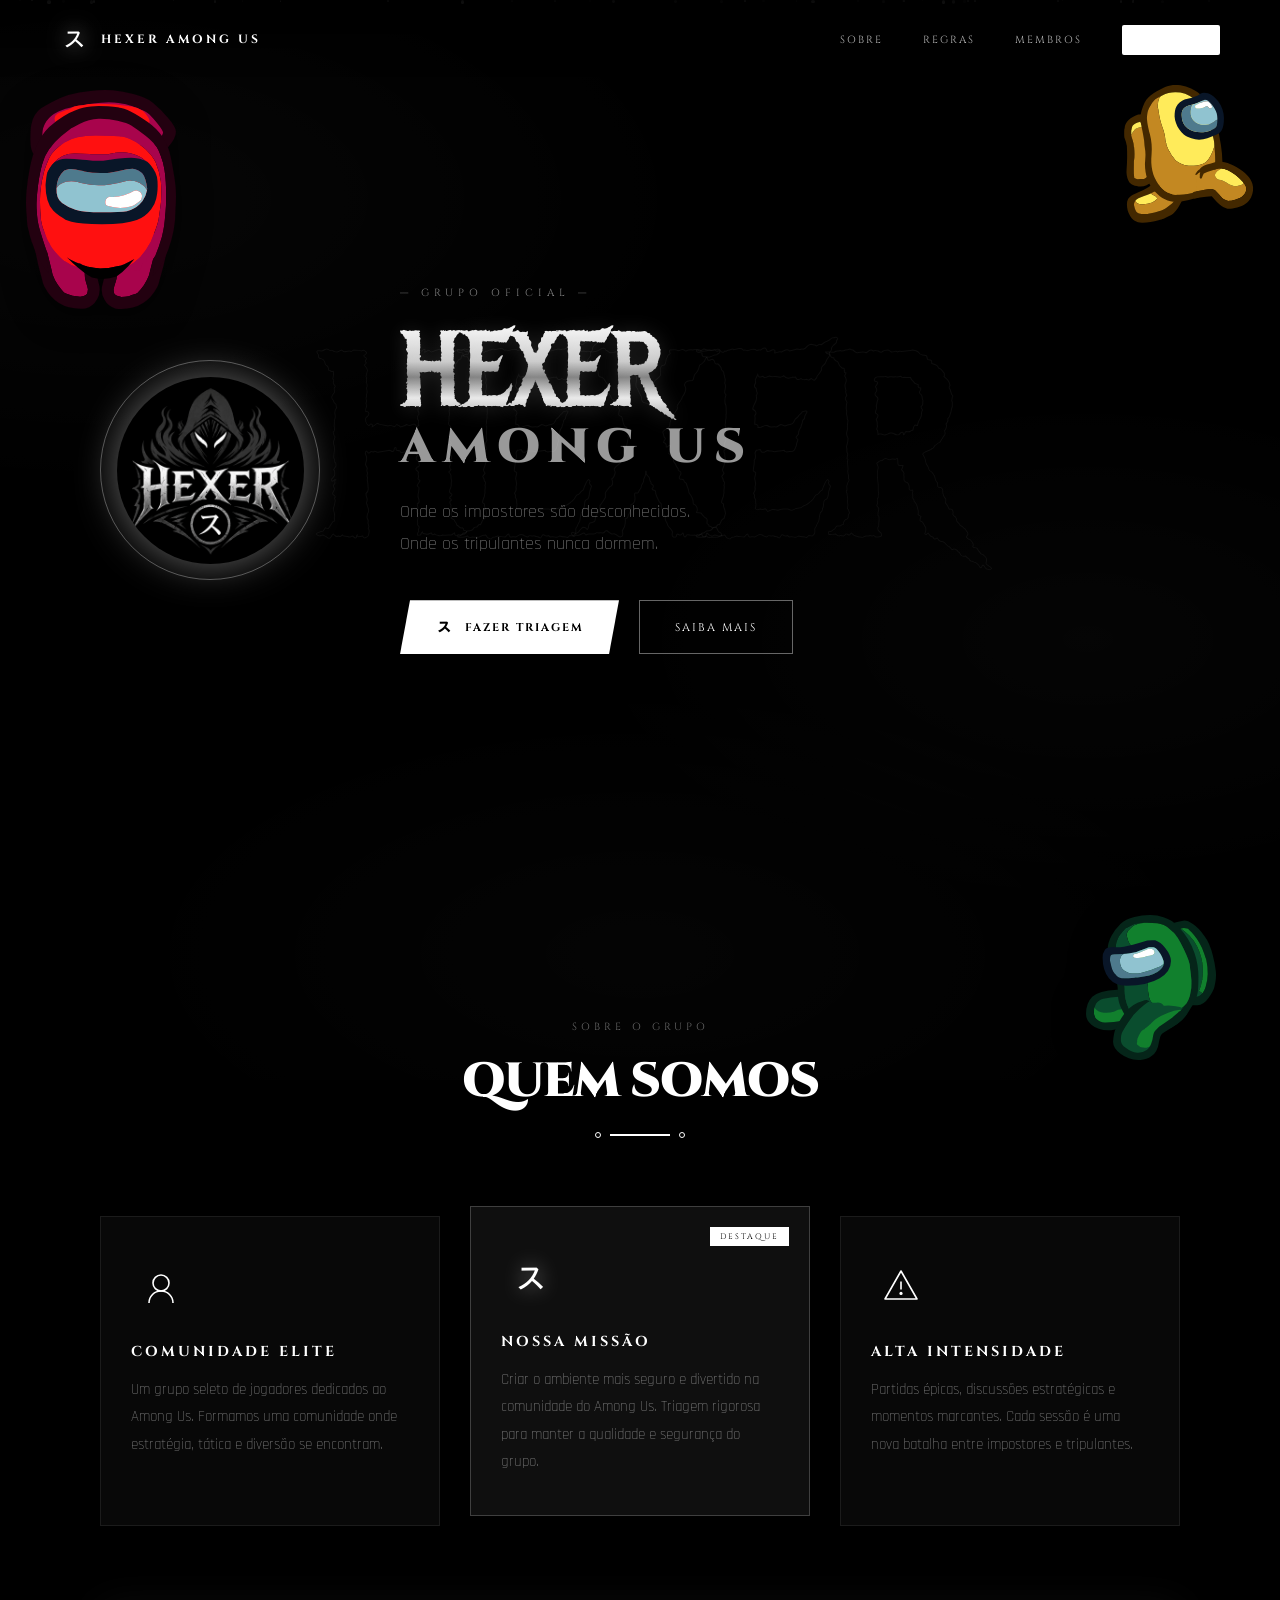
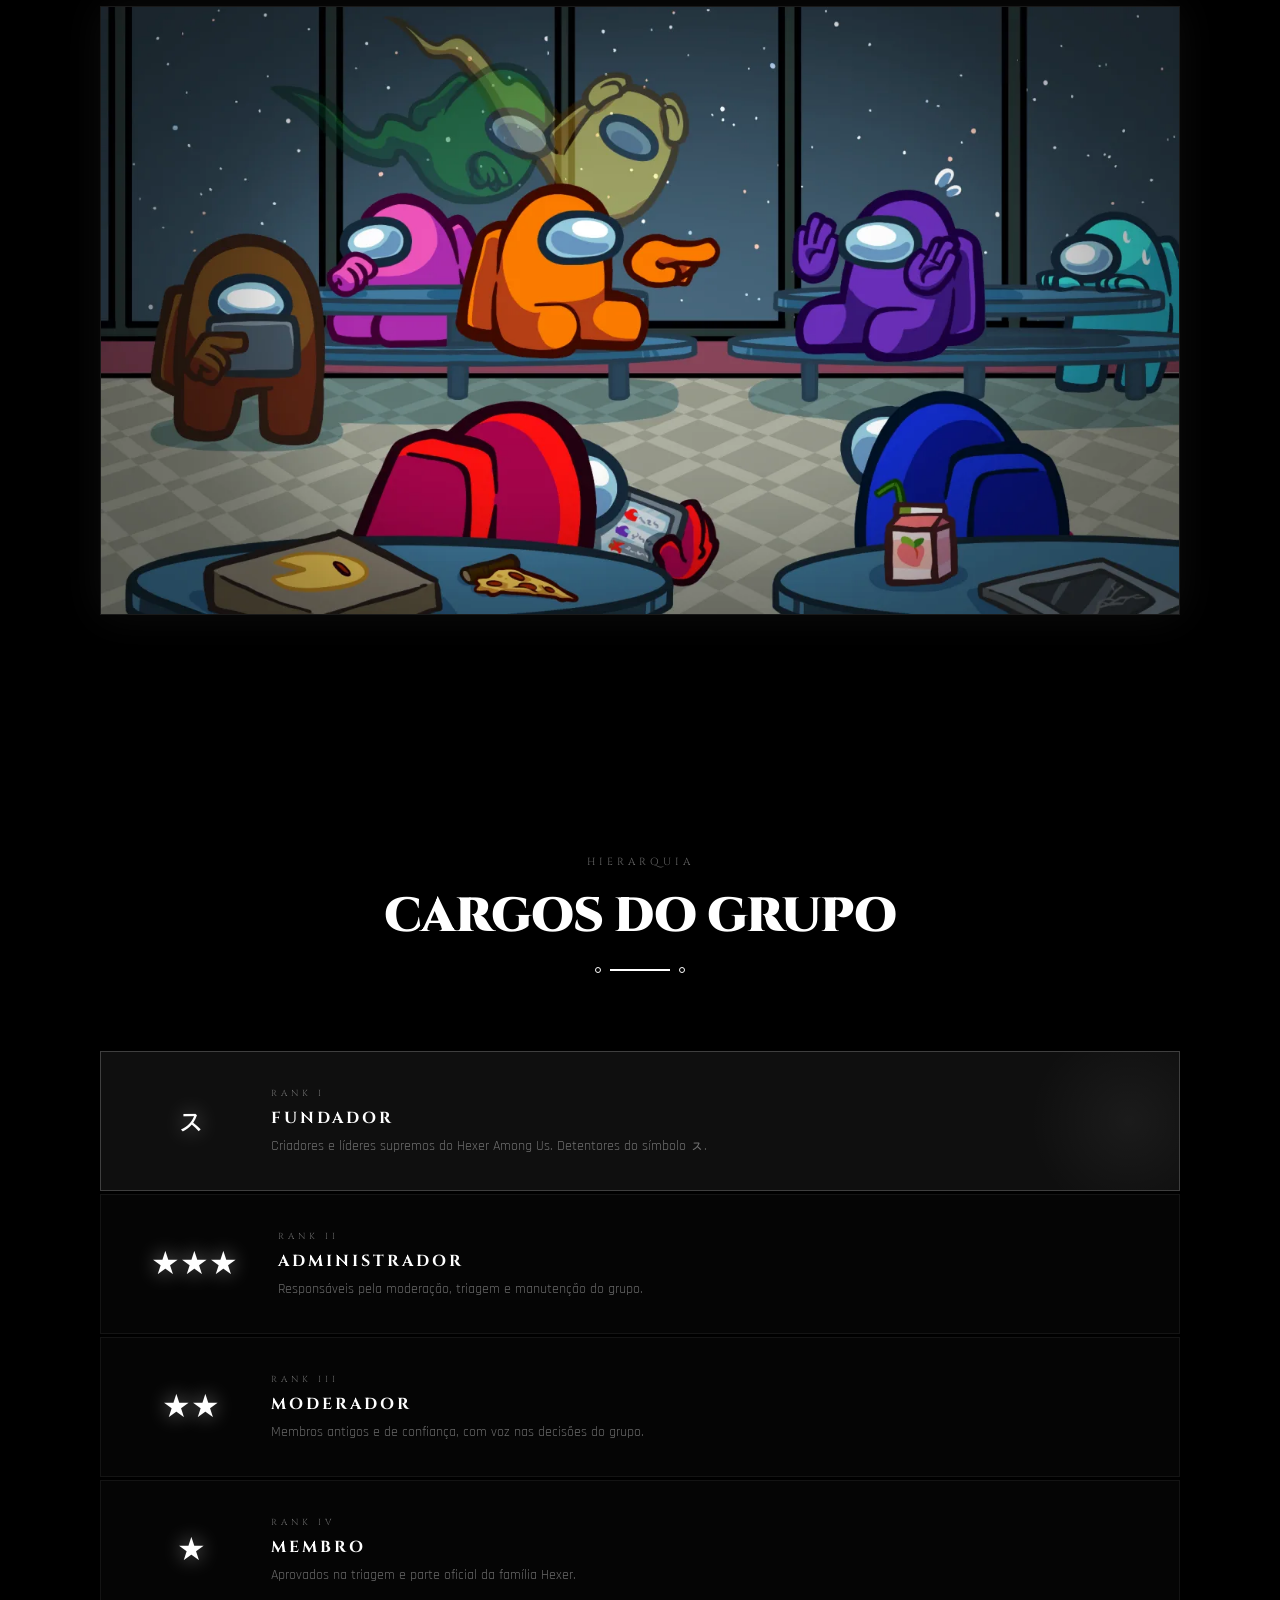
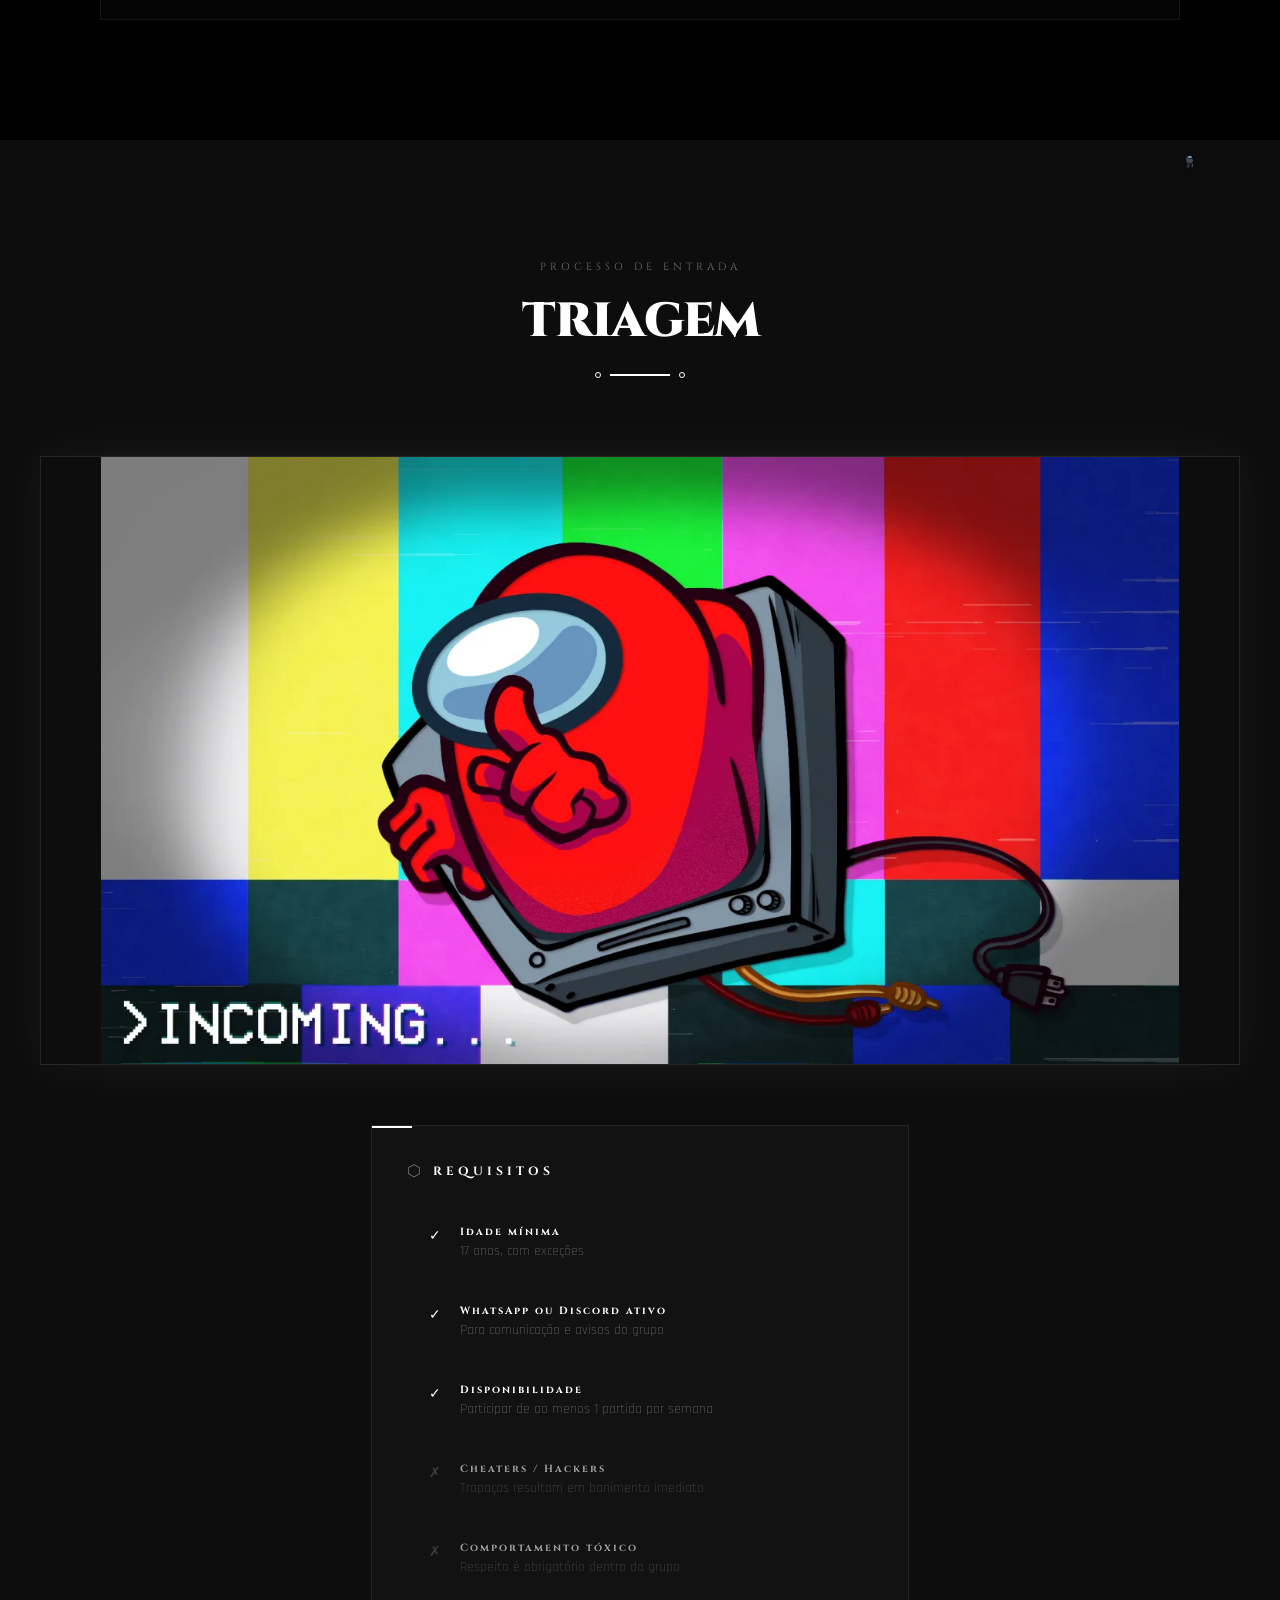
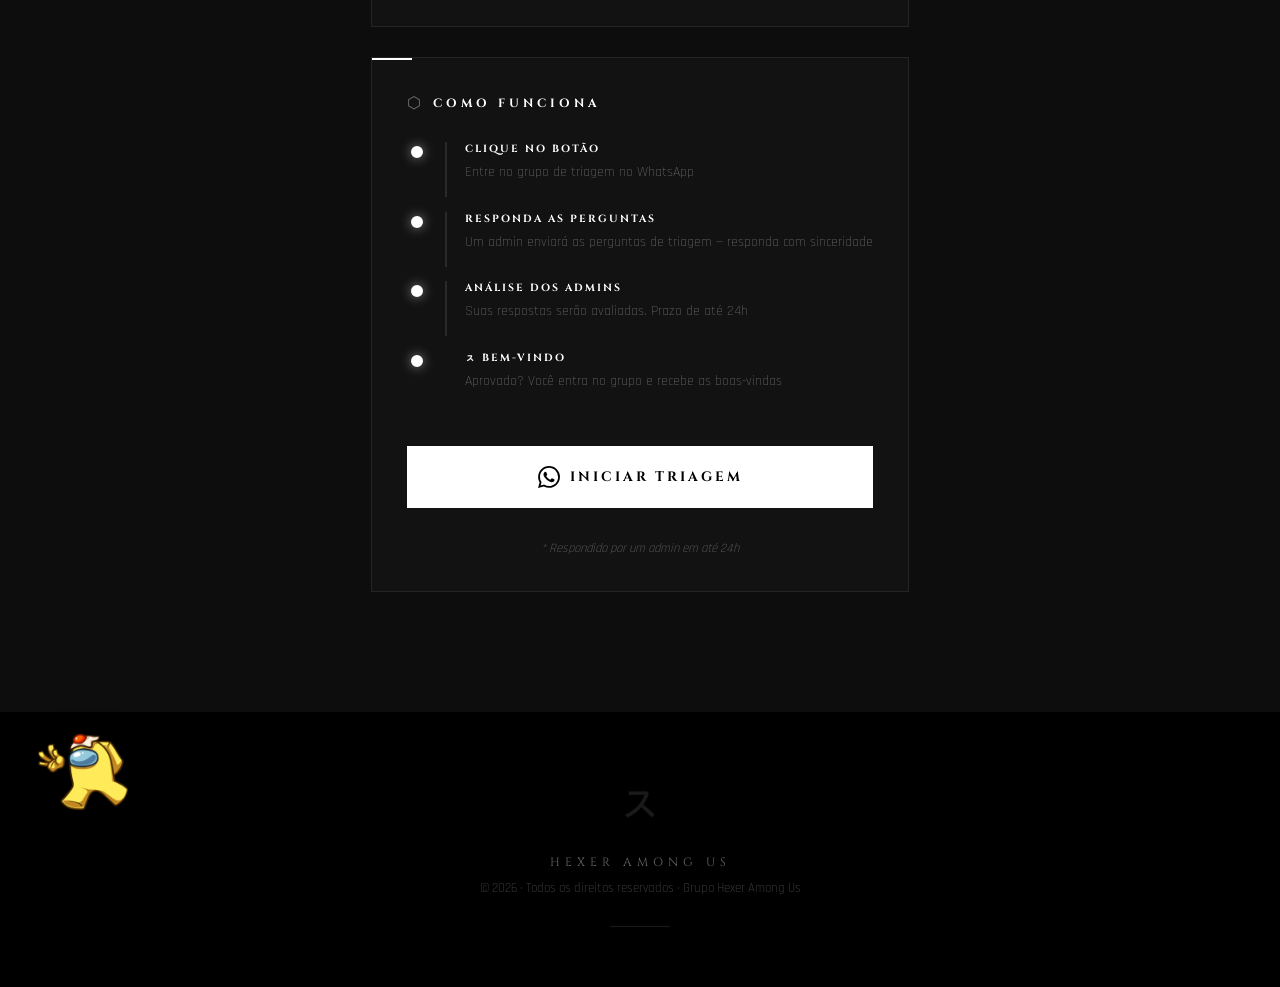
==== index.html @ 983ba760 "Add SEO meta tags, robots.txt and sitemap.xml Adds meta description, Open Graph and Twitter Card tag" ====
<!DOCTYPE html>
<html lang="pt-BR">
<head>
  <meta charset="UTF-8" />
  <meta name="viewport" content="width=device-width, initial-scale=1.0" />
  <title>ㇲ Hexer Among Us</title>
  <meta name="description" content="Hexer Among Us — grupo oficial de Among Us. Comunidade com triagem, regras e partidas frequentes. Entre pelo WhatsApp e junte-se aos tripulantes." />
  <link rel="canonical" href="https://rickzinm.github.io/unknown-among/" />

  <!-- Open Graph -->
  <meta property="og:type" content="website" />
  <meta property="og:locale" content="pt_BR" />
  <meta property="og:site_name" content="Hexer Among Us" />
  <meta property="og:title" content="ㇲ Hexer Among Us — Grupo Oficial" />
  <meta property="og:description" content="Grupo oficial de Among Us. Comunidade com triagem, regras e partidas frequentes. Entre pelo WhatsApp e junte-se aos tripulantes." />
  <meta property="og:url" content="https://rickzinm.github.io/unknown-among/" />
  <meta property="og:image" content="https://rickzinm.github.io/unknown-among/logo.png" />

  <!-- Twitter Card -->
  <meta name="twitter:card" content="summary_large_image" />
  <meta name="twitter:title" content="ㇲ Hexer Among Us — Grupo Oficial" />
  <meta name="twitter:description" content="Grupo oficial de Among Us. Comunidade com triagem, regras e partidas frequentes." />
  <meta name="twitter:image" content="https://rickzinm.github.io/unknown-among/logo.png" />

  <link rel="icon" type="image/png" href="logo.png">
  <link rel="apple-touch-icon" href="logo.png">
  <link rel="preconnect" href="https://fonts.googleapis.com">
  <link rel="preconnect" href="https://fonts.gstatic.com" crossorigin>
  <link href="https://fonts.googleapis.com/css2?family=Cinzel:wght@400;600;700;900&family=Metal+Mania&family=Rajdhani:wght@300;400;600;700&display=swap" rel="stylesheet">
  <link rel="stylesheet" href="style.css" />
</head>
<body>

  <!-- Névoa de fundo -->
  <div class="fog"></div>

  <!-- Partículas de fundo -->
  <div class="particles" id="particles"></div>

  <!-- NAV -->
  <nav class="navbar" id="navbar">
    <div class="nav-logo">
      <span class="symbol">ㇲ</span>
      <span class="nav-title">HEXER AMONG US</span>
    </div>
    <ul class="nav-links">
      <li><a href="#sobre">SOBRE</a></li>
      <li><a href="regras.html">REGRAS</a></li>
      <li><a href="#membros">MEMBROS</a></li>
      <li><a href="#triagem" class="nav-cta">ENTRAR</a></li>
    </ul>
    <div class="hamburger" id="hamburger">
      <span></span><span></span><span></span>
    </div>
  </nav>

  <!-- HERO -->
  <section class="hero" id="home">
    <img src="crewmates/red.svg" alt="" class="crewmate-decor" style="top:90px; left:2%; --cm-w:150px; --cm-w-m:76px; --cm-rot:-10deg; --cm-delay:0s;">
    <img src="crewmates/yellow.svg" alt="" class="crewmate-decor" style="top:85px; right:2%; --cm-w:130px; --cm-w-m:68px; --cm-rot:10deg; --cm-delay:0.6s;">
    <div class="hero-bg-text">HEXER</div>

    <div class="hero-content">
      <div class="symbol-container">
        <div class="symbol-ring ring-1"></div>
        <div class="symbol-ring ring-2"></div>
        <div class="symbol-ring ring-3"></div>
        <img src="logo.png" alt="Hexer Among Us" class="hero-logo" />
      </div>

      <div class="hero-text">
        <div class="hero-tag">— GRUPO OFICIAL —</div>
        <h1 class="hero-title">
          <span class="line-1">HEXER</span>
          <span class="line-2">AMONG US</span>
        </h1>
        <p class="hero-sub">Onde os impostores são desconhecidos.<br>Onde os tripulantes nunca dormem.</p>
        <div class="hero-buttons">
          <a href="https://chat.whatsapp.com/DhpgfZ2a5ljCW3VpMiFqtu" class="btn btn-primary" target="_blank" rel="noopener">
            <span class="btn-icon">ㇲ</span>
            FAZER TRIAGEM
          </a>
          <a href="#sobre" class="btn btn-secondary">SAIBA MAIS</a>
        </div>
      </div>
    </div>

  </section>

  <!-- SOBRE -->
  <section class="section" id="sobre">
    <img src="crewmates/green.svg" alt="" class="crewmate-decor" style="top:15px; right:2%; --cm-w:130px; --cm-w-m:66px; --cm-rot:8deg; --cm-delay:1.2s;">
    <div class="section-header">
      <span class="section-tag">SOBRE O GRUPO</span>
      <h2 class="section-title">QUEM SOMOS</h2>
      <div class="title-line"></div>
    </div>

    <div class="about-grid">
      <div class="about-card" data-delay="0">
        <div class="card-icon">
          <svg viewBox="0 0 50 50" fill="none">
            <circle cx="25" cy="20" r="10" stroke="white" stroke-width="2"/>
            <path d="M10 45c0-8.284 6.716-15 15-15s15 6.716 15 15" stroke="white" stroke-width="2"/>
          </svg>
        </div>
        <h3>COMUNIDADE ELITE</h3>
        <p>Um grupo seleto de jogadores dedicados ao Among Us. Formamos uma comunidade onde estratégia, tática e diversão se encontram.</p>
      </div>

      <div class="about-card featured" data-delay="150">
        <div class="card-badge">DESTAQUE</div>
        <div class="card-icon">
          <div class="symbol-small">ㇲ</div>
        </div>
        <h3>NOSSA MISSÃO</h3>
        <p>Criar o ambiente mais seguro e divertido na comunidade do Among Us. Triagem rigorosa para manter a qualidade e segurança do grupo.</p>
      </div>

      <div class="about-card" data-delay="300">
        <div class="card-icon">
          <svg viewBox="0 0 50 50" fill="none">
            <polygon points="25,5 45,40 5,40" stroke="white" stroke-width="2" stroke-linejoin="round"/>
            <line x1="25" y1="18" x2="25" y2="28" stroke="white" stroke-width="2"/>
            <circle cx="25" cy="33" r="2" fill="white"/>
          </svg>
        </div>
        <h3>ALTA INTENSIDADE</h3>
        <p>Partidas épicas, discussões estratégicas e momentos marcantes. Cada sessão é uma nova batalha entre impostores e tripulantes.</p>
      </div>
    </div>

    <img src="img/cafeteria.webp" alt="Tripulantes reunidos" class="gallery-banner">
  </section>

  <!-- MEMBROS / HIERARQUIA -->
  <section class="section" id="membros">
    <div class="section-header">
      <span class="section-tag">HIERARQUIA</span>
      <h2 class="section-title">CARGOS DO GRUPO</h2>
      <div class="title-line"></div>
    </div>

    <div class="hierarchy">
      <div class="tier tier-1" data-delay="0">
        <div class="tier-badge">ㇲ</div>
        <div class="tier-info">
          <span class="tier-rank">RANK I</span>
          <h3>FUNDADOR</h3>
          <p>Criadores e líderes supremos do Hexer Among Us. Detentores do símbolo ㇲ.</p>
        </div>
        <div class="tier-glow"></div>
      </div>

      <div class="tier tier-2" data-delay="150">
        <div class="tier-badge">★★★</div>
        <div class="tier-info">
          <span class="tier-rank">RANK II</span>
          <h3>ADMINISTRADOR</h3>
          <p>Responsáveis pela moderação, triagem e manutenção do grupo.</p>
        </div>
      </div>

      <div class="tier tier-3" data-delay="300">
        <div class="tier-badge">★★</div>
        <div class="tier-info">
          <span class="tier-rank">RANK III</span>
          <h3>MODERADOR</h3>
          <p>Membros antigos e de confiança, com voz nas decisões do grupo.</p>
        </div>
      </div>

      <div class="tier tier-4" data-delay="450">
        <div class="tier-badge">★</div>
        <div class="tier-info">
          <span class="tier-rank">RANK IV</span>
          <h3>MEMBRO</h3>
          <p>Aprovados na triagem e parte oficial da família Hexer.</p>
        </div>
      </div>
    </div>
  </section>

  <!-- TRIAGEM -->
  <section class="section dark-section" id="triagem">
    <img src="crewmates/black.svg" alt="" class="crewmate-decor" style="top:15px; right:2%; --cm-w:130px; --cm-w-m:66px; --cm-rot:10deg; --cm-delay:0.4s;">
    <div class="section-header">
      <span class="section-tag">PROCESSO DE ENTRADA</span>
      <h2 class="section-title">TRIAGEM</h2>
      <div class="title-line"></div>
    </div>

    <img src="img/tv-promo.webp" alt="Transmissão incoming" class="gallery-banner" style="margin-bottom:60px;">

    <div class="triagem-layout">

      <!-- COLUNA ESQUERDA -->
      <div class="triagem-col">

        <!-- Requisitos -->
        <div class="triagem-block reveal">
          <div class="block-header">
            <span class="block-icon">⬡</span>
            <h3>REQUISITOS</h3>
          </div>
          <ul class="req-list">
            <li class="req-item req-ok">
              <span class="req-status">✓</span>
              <div>
                <strong>Idade mínima</strong>
                <span>17 anos, com exceções</span>
              </div>
            </li>
            <li class="req-item req-ok">
              <span class="req-status">✓</span>
              <div>
                <strong>WhatsApp ou Discord ativo</strong>
                <span>Para comunicação e avisos do grupo</span>
              </div>
            </li>
            <li class="req-item req-ok">
              <span class="req-status">✓</span>
              <div>
                <strong>Disponibilidade</strong>
                <span>Participar de ao menos 1 partida por semana</span>
              </div>
            </li>
            <li class="req-item req-x">
              <span class="req-status">✗</span>
              <div>
                <strong>Cheaters / Hackers</strong>
                <span>Trapaças resultam em banimento imediato</span>
              </div>
            </li>
            <li class="req-item req-x">
              <span class="req-status">✗</span>
              <div>
                <strong>Comportamento tóxico</strong>
                <span>Respeito é obrigatório dentro do grupo</span>
              </div>
            </li>
          </ul>
        </div>

        <!-- Processo -->
        <div class="triagem-block reveal">
          <div class="block-header">
            <span class="block-icon">⬡</span>
            <h3>COMO FUNCIONA</h3>
          </div>
          <div class="process-timeline">
            <div class="process-step">
              <div class="ps-dot active"></div>
              <div class="ps-line"></div>
              <div class="ps-content">
                <strong>CLIQUE NO BOTÃO</strong>
                <span>Entre no grupo de triagem no WhatsApp</span>
              </div>
            </div>
            <div class="process-step">
              <div class="ps-dot"></div>
              <div class="ps-line"></div>
              <div class="ps-content">
                <strong>RESPONDA AS PERGUNTAS</strong>
                <span>Um admin enviará as perguntas de triagem — responda com sinceridade</span>
              </div>
            </div>
            <div class="process-step">
              <div class="ps-dot"></div>
              <div class="ps-line"></div>
              <div class="ps-content">
                <strong>ANÁLISE DOS ADMINS</strong>
                <span>Suas respostas serão avaliadas. Prazo de até 24h</span>
              </div>
            </div>
            <div class="process-step">
              <div class="ps-dot final"></div>
              <div class="ps-content">
                <strong>ㇲ BEM-VINDO</strong>
                <span>Aprovado? Você entra no grupo e recebe as boas-vindas</span>
              </div>
            </div>
          </div>

          <!-- CTA -->
          <div class="triagem-cta">
            <a href="https://chat.whatsapp.com/DhpgfZ2a5ljCW3VpMiFqtu"
               class="btn btn-primary btn-large whatsapp-btn"
               target="_blank" rel="noopener">
              <svg class="whatsapp-icon" viewBox="0 0 24 24" fill="currentColor">
                <path d="M17.472 14.382c-.297-.149-1.758-.867-2.03-.967-.273-.099-.471-.148-.67.15-.197.297-.767.966-.94 1.164-.173.199-.347.223-.644.075-.297-.15-1.255-.463-2.39-1.475-.883-.788-1.48-1.761-1.653-2.059-.173-.297-.018-.458.13-.606.134-.133.298-.347.446-.52.149-.174.198-.298.298-.497.099-.198.05-.371-.025-.52-.075-.149-.669-1.612-.916-2.207-.242-.579-.487-.5-.669-.51-.173-.008-.371-.01-.57-.01-.198 0-.52.074-.792.372-.272.297-1.04 1.016-1.04 2.479 0 1.462 1.065 2.875 1.213 3.074.149.198 2.096 3.2 5.077 4.487.709.306 1.262.489 1.694.625.712.227 1.36.195 1.871.118.571-.085 1.758-.719 2.006-1.413.248-.694.248-1.289.173-1.413-.074-.124-.272-.198-.57-.347m-5.421 7.403h-.004a9.87 9.87 0 01-5.031-1.378l-.361-.214-3.741.982.998-3.648-.235-.374a9.86 9.86 0 01-1.51-5.26c.001-5.45 4.436-9.884 9.888-9.884 2.64 0 5.122 1.03 6.988 2.898a9.825 9.825 0 012.893 6.994c-.003 5.45-4.437 9.884-9.885 9.884m8.413-18.297A11.815 11.815 0 0012.05 0C5.495 0 .16 5.335.157 11.892c0 2.096.547 4.142 1.588 5.945L.057 24l6.305-1.654a11.882 11.882 0 005.683 1.448h.005c6.554 0 11.89-5.335 11.893-11.893a11.821 11.821 0 00-3.48-8.413z"/>
              </svg>
              INICIAR TRIAGEM
            </a>
            <p class="cta-note">* Respondido por um admin em até 24h</p>
          </div>
        </div>

      </div>

    </div>
  </section>

  <!-- FOOTER -->
  <footer class="footer">
    <img src="crewmates/amy.webp" alt="" class="crewmate-decor" style="top:15px; left:3%; --cm-w:90px; --cm-w-m:56px; --cm-rot:-6deg; --cm-delay:0.9s;">
    <div class="footer-symbol">ㇲ</div>
    <div class="footer-content">
      <p class="footer-name">HEXER AMONG US</p>
      <p class="footer-copy">© 2026 · Todos os direitos reservados · Grupo Hexer Among Us</p>
    </div>
    <div class="footer-line"></div>
  </footer>

  <script src="script.js"></script>
</body>
</html>
---- style.css ----
/* ===== RESET & BASE ===== */
*, *::before, *::after { box-sizing: border-box; margin: 0; padding: 0; }

:root {
  --black: #000000;
  --white: #ffffff;
  --gray-100: #f5f5f5;
  --gray-200: #e0e0e0;
  --gray-400: #999999;
  --gray-600: #555555;
  --gray-800: #1a1a1a;
  --gray-900: #0d0d0d;
  --accent: #ffffff;
  --glow: rgba(255,255,255,0.15);
  --font-main: 'Cinzel', serif;
  --font-display: 'Metal Mania', cursive;
  --font-body: 'Rajdhani', sans-serif;
}

html { scroll-behavior: smooth; }

/* ===== CREWMATE DECOR ===== */
.crewmate-decor {
  position: absolute;
  width: var(--cm-w, 110px);
  height: auto;
  pointer-events: none;
  z-index: 1;
  filter: drop-shadow(0 8px 16px rgba(0,0,0,0.6));
  animation: crewmateFloat 4s ease-in-out infinite;
  animation-delay: var(--cm-delay, 0s);
}

@keyframes crewmateFloat {
  0%, 100% { transform: translateY(0) rotate(var(--cm-rot, 0deg)); }
  50% { transform: translateY(-16px) rotate(var(--cm-rot, 0deg)); }
}

@media (max-width: 900px) {
  .crewmate-decor { width: var(--cm-w-m, 64px); }
}

/* ===== GALLERY BANNERS ===== */
.gallery-banner {
  display: block;
  width: 100%;
  max-width: 1200px;
  margin: 60px auto 0;
  border: 1px solid rgba(255,255,255,0.1);
  box-shadow: 0 0 40px rgba(255,255,255,0.05);
}

/* ===== BACK LINK ===== */
.back-link {
  display: block;
  text-align: center;
  font-family: var(--font-main);
  font-size: 0.65rem;
  letter-spacing: 2px;
  color: rgba(255,255,255,0.5);
  text-decoration: none;
  margin-bottom: 50px;
  transition: color 0.3s;
}

.back-link:hover { color: white; }

body {
  background: var(--black);
  color: var(--white);
  font-family: var(--font-body);
  overflow-x: hidden;
}

/* ===== SCROLLBAR ===== */
::-webkit-scrollbar { width: 4px; }
::-webkit-scrollbar-track { background: #000; }
::-webkit-scrollbar-thumb { background: #fff; border-radius: 2px; }

/* ===== PARTICLES ===== */
.particles {
  position: fixed;
  top: 0; left: 0;
  width: 100%; height: 100%;
  pointer-events: none;
  z-index: 0;
  overflow: hidden;
}

.particle {
  position: absolute;
  background: white;
  border-radius: 50%;
  animation: floatParticle linear infinite;
  opacity: 0;
}

@keyframes floatParticle {
  0% { transform: translateY(100vh) rotate(0deg); opacity: 0; }
  10% { opacity: 1; }
  90% { opacity: 0.3; }
  100% { transform: translateY(-100px) rotate(720deg); opacity: 0; }
}

/* ===== FOG ===== */
.fog {
  position: fixed;
  top: -20%; left: -20%;
  width: 140%; height: 140%;
  pointer-events: none;
  z-index: 1;
  opacity: 0.5;
  background:
    radial-gradient(ellipse 50% 35% at 20% 30%, rgba(255,255,255,0.05), transparent 70%),
    radial-gradient(ellipse 40% 30% at 75% 65%, rgba(255,255,255,0.04), transparent 70%),
    radial-gradient(ellipse 45% 30% at 50% 90%, rgba(255,255,255,0.035), transparent 70%);
  animation: fogDrift 30s ease-in-out infinite;
}

@keyframes fogDrift {
  0%, 100% { transform: translate(0, 0) scale(1); }
  50% { transform: translate(-2%, 2%) scale(1.05); }
}

/* ===== NAVBAR ===== */
.navbar {
  position: fixed;
  top: 0; left: 0; right: 0;
  z-index: 100;
  display: flex;
  align-items: center;
  justify-content: space-between;
  padding: 20px 60px;
  background: linear-gradient(to bottom, rgba(0,0,0,0.9), transparent);
  transition: all 0.4s;
}

.navbar.scrolled {
  background: rgba(0,0,0,0.95);
  backdrop-filter: blur(10px);
  border-bottom: 1px solid rgba(255,255,255,0.1);
  padding: 15px 60px;
}

.nav-logo {
  display: flex;
  align-items: center;
  gap: 12px;
  text-decoration: none;
}

.nav-logo .symbol {
  font-size: 1.8rem;
  color: white;
  text-shadow: 0 0 20px rgba(255,255,255,0.6);
  animation: symbolPulse 3s ease-in-out infinite;
}

@keyframes symbolPulse {
  0%, 100% { text-shadow: 0 0 20px rgba(255,255,255,0.6); }
  50% { text-shadow: 0 0 40px rgba(255,255,255,1), 0 0 60px rgba(255,255,255,0.4); }
}

.nav-title {
  font-family: var(--font-main);
  font-size: 0.75rem;
  font-weight: 700;
  letter-spacing: 3px;
  color: white;
}

.nav-links {
  display: flex;
  list-style: none;
  gap: 40px;
  align-items: center;
}

.nav-links a {
  font-family: var(--font-main);
  font-size: 0.65rem;
  letter-spacing: 2px;
  color: rgba(255,255,255,0.7);
  text-decoration: none;
  transition: all 0.3s;
  position: relative;
}

.nav-links a::after {
  content: '';
  position: absolute;
  bottom: -4px; left: 0;
  width: 0; height: 1px;
  background: white;
  transition: width 0.3s;
}

.nav-links a:hover { color: white; }
.nav-links a:hover::after { width: 100%; }

.nav-links a.nav-cta {
  color: black;
  background: white;
  padding: 8px 20px;
  border-radius: 2px;
  font-weight: 700;
}

.nav-links a.nav-cta:hover {
  background: transparent;
  color: white;
  box-shadow: inset 0 0 0 1px white;
}

.nav-links a.nav-cta::after { display: none; }

.hamburger {
  display: none;
  flex-direction: column;
  gap: 5px;
  cursor: pointer;
  padding: 5px;
}

.hamburger span {
  width: 25px; height: 2px;
  background: white;
  transition: all 0.3s;
}

/* ===== HERO ===== */
.hero {
  position: relative;
  min-height: 100vh;
  display: flex;
  align-items: center;
  justify-content: center;
  overflow: hidden;
  z-index: 3;
}

.hero-bg-text {
  position: absolute;
  font-family: var(--font-display);
  font-size: clamp(100px, 20vw, 280px);
  font-weight: 400;
  color: transparent;
  -webkit-text-stroke: 1px rgba(255,255,255,0.05);
  top: 50%;
  left: 50%;
  transform: translate(-50%, -50%);
  white-space: nowrap;
  user-select: none;
  animation: bgTextDrift 20s ease-in-out infinite;
  z-index: 0;
}

@keyframes bgTextDrift {
  0%, 100% { transform: translate(-50%, -50%) skewX(0deg); }
  25% { transform: translate(-51%, -49%) skewX(-1deg); }
  75% { transform: translate(-49%, -51%) skewX(1deg); }
}

.hero-content {
  position: relative;
  z-index: 5;
  display: flex;
  align-items: center;
  gap: 80px;
  padding: 120px 60px 80px;
  max-width: 1200px;
  width: 100%;
}

/* Symbol */
.symbol-container {
  position: relative;
  width: 220px;
  height: 220px;
  flex-shrink: 0;
  display: flex;
  align-items: center;
  justify-content: center;
}

.symbol-ring {
  position: absolute;
  border-radius: 50%;
  border: 1px solid rgba(255,255,255,0.3);
  animation: ringRotate linear infinite;
}

.ring-1 { width: 100%; height: 100%; animation-duration: 20s; animation-direction: normal; }
.ring-2 { width: 80%; height: 80%; animation-duration: 14s; animation-direction: reverse; border-style: dashed; }
.ring-3 { width: 60%; height: 60%; animation-duration: 8s; animation-direction: normal; border-color: rgba(255,255,255,0.6); }

@keyframes ringRotate {
  from { transform: rotate(0deg); }
  to { transform: rotate(360deg); }
}

.hero-logo {
  width: 85%;
  height: 85%;
  object-fit: contain;
  border-radius: 50%;
  z-index: 2;
  animation: logoGlow 3s ease-in-out infinite;
  filter: drop-shadow(0 0 20px rgba(255,255,255,0.4));
}

@keyframes logoGlow {
  0%, 100% {
    filter: drop-shadow(0 0 20px rgba(255,255,255,0.4));
    transform: scale(1);
  }
  50% {
    filter: drop-shadow(0 0 40px rgba(255,255,255,0.8)) drop-shadow(0 0 80px rgba(255,255,255,0.3));
    transform: scale(1.03);
  }
}

/* Hero text */
.hero-text {
  flex: 1;
}

.hero-tag {
  font-family: var(--font-main);
  font-size: 0.65rem;
  letter-spacing: 5px;
  color: rgba(255,255,255,0.5);
  margin-bottom: 20px;
  animation: fadeInUp 0.8s ease 0.2s both;
}

.hero-title {
  font-family: var(--font-main);
  font-weight: 900;
  line-height: 1;
  margin-bottom: 25px;
}

.hero-title .line-1 {
  display: block;
  font-family: var(--font-display);
  font-weight: 400;
  font-size: clamp(3.2rem, 9vw, 6.5rem);
  background: linear-gradient(180deg, #ffffff 0%, #c7c7c7 40%, #7a7a7a 55%, #e8e8e8 75%, #9a9a9a 100%);
  -webkit-background-clip: text;
  background-clip: text;
  color: transparent;
  text-shadow: 0 2px 20px rgba(255,255,255,0.15);
  animation: fadeInUp 0.8s ease 0.4s both;
  letter-spacing: 1px;
}

.hero-title .line-2 {
  display: block;
  font-size: clamp(1.5rem, 4vw, 3rem);
  color: rgba(255,255,255,0.6);
  letter-spacing: 8px;
  animation: fadeInUp 0.8s ease 0.6s both;
}

.hero-sub {
  font-family: var(--font-body);
  font-size: 1.1rem;
  color: rgba(255,255,255,0.5);
  line-height: 1.8;
  margin-bottom: 40px;
  font-weight: 300;
  animation: fadeInUp 0.8s ease 0.8s both;
}

.hero-buttons {
  display: flex;
  gap: 20px;
  flex-wrap: wrap;
  animation: fadeInUp 0.8s ease 1s both;
}

@keyframes fadeInUp {
  from { opacity: 0; transform: translateY(30px); }
  to { opacity: 1; transform: translateY(0); }
}

/* Buttons */
.btn {
  font-family: var(--font-main);
  font-size: 0.7rem;
  letter-spacing: 2px;
  padding: 15px 35px;
  text-decoration: none;
  display: inline-flex;
  align-items: center;
  gap: 10px;
  transition: all 0.3s;
  border: none;
  cursor: pointer;
  position: relative;
  overflow: hidden;
}

.btn::before {
  content: '';
  position: absolute;
  top: 0; left: -100%;
  width: 100%; height: 100%;
  background: linear-gradient(90deg, transparent, rgba(255,255,255,0.1), transparent);
  transition: left 0.5s;
}

.btn:hover::before { left: 100%; }

.btn-primary {
  background: white;
  color: black;
  font-weight: 700;
  clip-path: polygon(10px 0%, 100% 0%, calc(100% - 10px) 100%, 0% 100%);
}

.btn-primary:hover {
  background: transparent;
  color: white;
  box-shadow: inset 0 0 0 2px white, 0 0 30px rgba(255,255,255,0.3);
  clip-path: polygon(10px 0%, 100% 0%, calc(100% - 10px) 100%, 0% 100%);
}

.btn-secondary {
  background: transparent;
  color: white;
  border: 1px solid rgba(255,255,255,0.4);
}

.btn-secondary:hover {
  border-color: white;
  box-shadow: 0 0 20px rgba(255,255,255,0.2);
}

.btn-large {
  padding: 20px 50px;
  font-size: 0.85rem;
  letter-spacing: 3px;
}

.btn-icon {
  font-size: 1.1rem;
}

/* Scroll indicator */
.scroll-indicator {
  position: absolute;
  bottom: 40px;
  left: 50%;
  transform: translateX(-50%);
  display: flex;
  flex-direction: column;
  align-items: center;
  gap: 10px;
  z-index: 5;
  animation: fadeIn 1s ease 1.5s both;
}

@keyframes fadeIn {
  from { opacity: 0; }
  to { opacity: 1; }
}

.scroll-line {
  width: 1px;
  height: 50px;
  background: linear-gradient(to bottom, transparent, white);
  animation: scrollLine 2s ease-in-out infinite;
}

@keyframes scrollLine {
  0%, 100% { transform: scaleY(1); opacity: 1; }
  50% { transform: scaleY(0.5); opacity: 0.5; }
}

.scroll-indicator span { display: none; }

/* ===== SECTIONS ===== */
.section {
  position: relative;
  z-index: 3;
  padding: 120px 60px;
  max-width: 1200px;
  margin: 0 auto;
}

.dark-section {
  background: var(--gray-900);
  max-width: 100%;
  padding: 120px 0;
}

.dark-section > * {
  max-width: 1200px;
  margin-left: auto;
  margin-right: auto;
  padding-left: 60px;
  padding-right: 60px;
}

.dark-section .section-header {
  max-width: 1200px;
  padding-left: 60px;
  padding-right: 60px;
}

.section-header {
  text-align: center;
  margin-bottom: 80px;
}

.section-tag {
  font-family: var(--font-main);
  font-size: 0.65rem;
  letter-spacing: 4px;
  color: rgba(255,255,255,0.4);
  display: block;
  margin-bottom: 15px;
}

.section-title {
  font-family: var(--font-main);
  font-size: clamp(1.8rem, 4vw, 3rem);
  font-weight: 900;
  letter-spacing: -1px;
  color: white;
  margin-bottom: 20px;
}

.title-line {
  width: 60px;
  height: 2px;
  background: white;
  margin: 0 auto;
  position: relative;
}

.title-line::before, .title-line::after {
  content: '';
  position: absolute;
  top: 50%;
  transform: translateY(-50%);
  width: 6px; height: 6px;
  border: 1px solid white;
  border-radius: 50%;
}

.title-line::before { left: -15px; }
.title-line::after { right: -15px; }

.section-desc {
  max-width: 560px;
  margin: 24px auto 0;
  font-size: 1rem;
  color: rgba(255,255,255,0.45);
  font-weight: 300;
  line-height: 1.7;
}

/* ===== ABOUT CARDS ===== */
.about-grid {
  display: grid;
  grid-template-columns: repeat(3, 1fr);
  gap: 30px;
  margin-bottom: 80px;
}

.about-card {
  background: rgba(255,255,255,0.03);
  border: 1px solid rgba(255,255,255,0.08);
  padding: 40px 30px;
  position: relative;
  overflow: hidden;
  transition: all 0.4s;
  opacity: 0;
  transform: translateY(30px);
  animation: cardReveal 0.6s ease forwards;
}

.about-card:hover {
  background: rgba(255,255,255,0.07);
  border-color: rgba(255,255,255,0.3);
  transform: translateY(-5px) !important;
}

.about-card::before {
  content: '';
  position: absolute;
  top: 0; left: 0;
  width: 3px; height: 0;
  background: white;
  transition: height 0.4s;
}

.about-card:hover::before { height: 100%; }

.about-card.featured {
  background: rgba(255,255,255,0.06);
  border-color: rgba(255,255,255,0.2);
  transform: translateY(-10px) !important;
}

.about-card.featured:hover {
  transform: translateY(-15px) !important;
}

.card-badge {
  position: absolute;
  top: 20px; right: 20px;
  font-family: var(--font-main);
  font-size: 0.5rem;
  letter-spacing: 2px;
  color: black;
  background: white;
  padding: 4px 10px;
}

.card-icon {
  width: 60px;
  height: 60px;
  margin-bottom: 25px;
  display: flex;
  align-items: center;
  justify-content: center;
}

.card-icon svg { width: 40px; height: 40px; }

.symbol-small {
  font-size: 2.5rem;
  color: white;
  text-shadow: 0 0 20px rgba(255,255,255,0.5);
}

.about-card h3 {
  font-family: var(--font-main);
  font-size: 0.9rem;
  letter-spacing: 3px;
  margin-bottom: 15px;
  color: white;
}

.about-card p {
  font-size: 0.95rem;
  color: rgba(255,255,255,0.5);
  line-height: 1.8;
  font-weight: 300;
}

@keyframes cardReveal {
  to { opacity: 1; transform: translateY(0); }
}

/* ===== RULES ===== */
.rules-grid {
  display: grid;
  grid-template-columns: 1fr;
  max-width: 800px;
  margin: 0 auto;
  gap: 2px;
  background: rgba(255,255,255,0.05);
}

.rule-item {
  display: flex;
  gap: 25px;
  padding: 35px 40px;
  background: var(--gray-900);
  transition: all 0.3s;
  opacity: 0;
  transform: translateX(-20px);
}

.rule-item.visible {
  animation: slideIn 0.5s ease forwards;
}

@keyframes slideIn {
  to { opacity: 1; transform: translateX(0); }
}

.rule-item:hover {
  background: rgba(255,255,255,0.05);
}

.rule-number {
  font-family: var(--font-main);
  font-size: 2rem;
  font-weight: 900;
  color: rgba(255,255,255,0.1);
  flex-shrink: 0;
  line-height: 1;
  transition: color 0.3s;
}

.rule-item:hover .rule-number { color: rgba(255,255,255,0.4); }

.rule-content h4 {
  font-family: var(--font-main);
  font-size: 0.75rem;
  letter-spacing: 2px;
  margin-bottom: 10px;
  color: white;
}

.rule-content p {
  font-size: 0.9rem;
  color: rgba(255,255,255,0.4);
  line-height: 1.7;
}

/* ===== HIERARCHY ===== */
.hierarchy {
  display: flex;
  flex-direction: column;
  gap: 3px;
}

.tier {
  display: flex;
  align-items: center;
  gap: 40px;
  padding: 35px 50px;
  background: rgba(255,255,255,0.02);
  border: 1px solid rgba(255,255,255,0.06);
  position: relative;
  overflow: hidden;
  transition: all 0.4s;
  opacity: 0;
  transform: translateX(-30px);
}

.tier.visible {
  animation: tierReveal 0.6s ease forwards;
}

@keyframes tierReveal {
  to { opacity: 1; transform: translateX(0); }
}

.tier:hover {
  background: rgba(255,255,255,0.06);
  border-color: rgba(255,255,255,0.2);
  padding-left: 60px;
}

.tier-1 {
  background: rgba(255,255,255,0.06);
  border-color: rgba(255,255,255,0.2);
}

.tier-badge {
  font-size: 2rem;
  min-width: 80px;
  text-align: center;
  color: white;
  text-shadow: 0 0 20px rgba(255,255,255,0.5);
}

.tier-rank {
  font-family: var(--font-main);
  font-size: 0.55rem;
  letter-spacing: 4px;
  color: rgba(255,255,255,0.4);
  display: block;
  margin-bottom: 8px;
}

.tier-info h3 {
  font-family: var(--font-main);
  font-size: 1rem;
  letter-spacing: 3px;
  margin-bottom: 8px;
  color: white;
}

.tier-info p {
  font-size: 0.9rem;
  color: rgba(255,255,255,0.4);
}

.tier-glow {
  position: absolute;
  right: -50px; top: 50%;
  transform: translateY(-50%);
  width: 200px; height: 200px;
  background: radial-gradient(circle, rgba(255,255,255,0.05), transparent 70%);
  pointer-events: none;
}

/* ===== CTA ===== */
.cta-section {
  position: relative;
  text-align: center;
  padding: 150px 60px;
  max-width: 100%;
  background: rgba(255,255,255,0.02);
  border-top: 1px solid rgba(255,255,255,0.08);
  border-bottom: 1px solid rgba(255,255,255,0.08);
  overflow: hidden;
}

.cta-bg-symbol {
  position: absolute;
  font-size: 30vw;
  color: transparent;
  -webkit-text-stroke: 1px rgba(255,255,255,0.03);
  top: 50%;
  left: 50%;
  transform: translate(-50%, -50%);
  user-select: none;
  animation: bgSymbolRotate 30s linear infinite;
  pointer-events: none;
}

@keyframes bgSymbolRotate {
  0% { transform: translate(-50%, -50%) rotate(0deg) scale(1); }
  50% { transform: translate(-50%, -50%) rotate(180deg) scale(1.1); }
  100% { transform: translate(-50%, -50%) rotate(360deg) scale(1); }
}

.cta-content {
  position: relative;
  z-index: 5;
  max-width: 700px;
  margin: 0 auto;
}

.cta-title {
  font-family: var(--font-main);
  font-size: clamp(2.5rem, 6vw, 5rem);
  font-weight: 900;
  line-height: 1.1;
  margin: 20px 0 30px;
  color: white;
}

.cta-title span {
  -webkit-text-stroke: 2px white;
  color: transparent;
}

.cta-desc {
  font-size: 1.1rem;
  color: rgba(255,255,255,0.5);
  line-height: 1.8;
  margin-bottom: 50px;
}

.cta-steps {
  display: flex;
  align-items: center;
  justify-content: center;
  gap: 20px;
  margin-bottom: 50px;
  flex-wrap: wrap;
}

.step {
  display: flex;
  flex-direction: column;
  align-items: center;
  gap: 10px;
}

.step-num {
  width: 50px;
  height: 50px;
  border: 2px solid rgba(255,255,255,0.3);
  display: flex;
  align-items: center;
  justify-content: center;
  font-family: var(--font-main);
  font-size: 1rem;
  font-weight: 700;
  color: white;
  transition: all 0.3s;
}

.step:hover .step-num {
  border-color: white;
  background: rgba(255,255,255,0.1);
  box-shadow: 0 0 20px rgba(255,255,255,0.2);
}

.step span {
  font-family: var(--font-main);
  font-size: 0.5rem;
  letter-spacing: 2px;
  color: rgba(255,255,255,0.4);
  text-align: center;
  max-width: 80px;
}

.step-arrow {
  font-size: 1.2rem;
  color: rgba(255,255,255,0.2);
  margin-top: -20px;
}

.whatsapp-btn {
  clip-path: none;
  border-radius: 0;
}

.whatsapp-icon {
  width: 22px;
  height: 22px;
}

.cta-note {
  margin-top: 20px;
  font-size: 0.8rem;
  color: rgba(255,255,255,0.25);
  font-style: italic;
}

/* ===== TRIAGEM ===== */
.triagem-layout {
  display: flex;
  justify-content: center;
  max-width: 700px;
  margin: 0 auto;
  padding: 0 60px;
}

.triagem-col {
  display: flex;
  flex-direction: column;
  gap: 30px;
}

.triagem-block {
  background: rgba(255,255,255,0.02);
  border: 1px solid rgba(255,255,255,0.08);
  padding: 35px;
  position: relative;
}

.triagem-block::before {
  content: '';
  position: absolute;
  top: 0; left: 0;
  width: 40px; height: 2px;
  background: white;
}

.block-header {
  display: flex;
  align-items: center;
  gap: 12px;
  margin-bottom: 28px;
}

.block-icon {
  font-size: 1rem;
  color: rgba(255,255,255,0.4);
}

.block-header h3 {
  font-family: var(--font-main);
  font-size: 0.75rem;
  letter-spacing: 4px;
  color: white;
}

/* Requisitos */
.req-list {
  list-style: none;
  display: flex;
  flex-direction: column;
  gap: 14px;
}

.req-item {
  display: flex;
  align-items: flex-start;
  gap: 14px;
  padding: 14px 16px;
  border: 1px solid transparent;
  transition: all 0.3s;
}

.req-item:hover {
  border-color: rgba(255,255,255,0.1);
  background: rgba(255,255,255,0.03);
}

.req-status {
  font-family: var(--font-main);
  font-size: 0.85rem;
  font-weight: 700;
  flex-shrink: 0;
  width: 22px;
  text-align: center;
  margin-top: 2px;
}

.req-ok .req-status { color: white; }
.req-x .req-status { color: rgba(255,255,255,0.3); }
.req-x { opacity: 0.6; }

.req-item div {
  display: flex;
  flex-direction: column;
  gap: 3px;
}

.req-item strong {
  font-family: var(--font-main);
  font-size: 0.65rem;
  letter-spacing: 2px;
  color: white;
}

.req-item span {
  font-size: 0.85rem;
  color: rgba(255,255,255,0.4);
  font-weight: 300;
}

/* Process timeline */
.process-timeline {
  display: flex;
  flex-direction: column;
  gap: 0;
}

.process-step {
  display: grid;
  grid-template-columns: 20px 2px 1fr;
  gap: 0 18px;
  align-items: start;
}

.ps-dot {
  width: 12px;
  height: 12px;
  border: 2px solid rgba(255,255,255,0.3);
  border-radius: 50%;
  margin-top: 4px;
  transition: all 0.3s;
  position: relative;
  left: 4px;
}

.ps-dot.active, .ps-dot.final {
  border-color: white;
  background: white;
  box-shadow: 0 0 12px rgba(255,255,255,0.5);
}

.ps-line {
  width: 2px;
  min-height: 55px;
  background: rgba(255,255,255,0.1);
  justify-self: center;
}

.ps-content {
  padding-bottom: 28px;
  grid-column: 3;
}

.ps-content strong {
  display: block;
  font-family: var(--font-main);
  font-size: 0.65rem;
  letter-spacing: 2px;
  color: white;
  margin-bottom: 5px;
}

.ps-content span {
  font-size: 0.85rem;
  color: rgba(255,255,255,0.4);
  font-weight: 300;
  line-height: 1.6;
}

.process-step:hover .ps-dot {
  border-color: white;
  background: rgba(255,255,255,0.2);
}

/* Triagem CTA */
.triagem-cta {
  margin-top: 25px;
  display: flex;
  flex-direction: column;
  align-items: center;
  gap: 12px;
}

.triagem-cta .btn-primary {
  width: 100%;
  justify-content: center;
}

/* Mobile triagem */
@media (max-width: 900px) {
  .triagem-layout {
    padding: 0 25px;
  }
}

/* ===== FOOTER ===== */
.footer {
  position: relative;
  z-index: 3;
  text-align: center;
  padding: 60px;
  background: var(--black);
}

.footer-symbol {
  font-size: 3rem;
  color: rgba(255,255,255,0.1);
  margin-bottom: 20px;
}

.footer-name {
  font-family: var(--font-main);
  font-size: 0.75rem;
  letter-spacing: 5px;
  color: rgba(255,255,255,0.4);
  margin-bottom: 10px;
}

.footer-copy {
  font-size: 0.8rem;
  color: rgba(255,255,255,0.2);
}

.footer-line {
  width: 60px;
  height: 1px;
  background: rgba(255,255,255,0.1);
  margin: 30px auto 0;
}

/* ===== GLITCH EFFECT (on hover) ===== */
.hero-title .line-1:hover {
  animation: glitch 0.3s ease;
}

@keyframes glitch {
  0% { transform: none; }
  20% { transform: skewX(-5deg) translateX(-5px); filter: blur(1px); }
  40% { transform: skewX(5deg) translateX(5px); }
  60% { transform: skewX(-2deg) translateX(-2px); }
  80% { transform: skewX(2deg) translateX(2px); }
  100% { transform: none; filter: none; }
}

/* ===== REVEAL ANIMATION ===== */
.reveal {
  opacity: 0;
  transform: translateY(40px);
  transition: opacity 0.7s ease, transform 0.7s ease;
}

.reveal.visible {
  opacity: 1;
  transform: translateY(0);
}

/* ===== MOBILE ===== */
@media (max-width: 900px) {
  .navbar { padding: 15px 25px; }
  .navbar.scrolled { padding: 12px 25px; }
  .nav-links { display: none; position: absolute; top: 100%; left: 0; right: 0; background: rgba(0,0,0,0.98); flex-direction: column; padding: 30px; gap: 25px; }
  .nav-links.open { display: flex; }
  .hamburger { display: flex; }

  .hero-content { flex-direction: column; text-align: center; padding: 120px 25px 80px; gap: 40px; }
  .hero-buttons { justify-content: center; }
  .symbol-container { width: 160px; height: 160px; }
  .symbol-main { font-size: 3.5rem; }

  .section { padding: 80px 25px; }
  .about-grid { grid-template-columns: 1fr; }
  .about-card.featured { transform: none !important; }

  .tier { padding: 25px; gap: 20px; }
  .tier:hover { padding-left: 35px; }

  .cta-steps { gap: 10px; }
  .step-arrow { display: none; }

  .dark-section > * { padding-left: 25px; padding-right: 25px; }
  .dark-section .section-header { padding-left: 25px; padding-right: 25px; }

  .cta-section { padding: 80px 25px; }
}

@media (max-width: 500px) {
  .hero-title .line-1 { font-size: 2.5rem; }
  .hero-title .line-2 { font-size: 1.2rem; }
  .btn { font-size: 0.6rem; padding: 12px 25px; }
  .btn-large { padding: 16px 30px; }
}
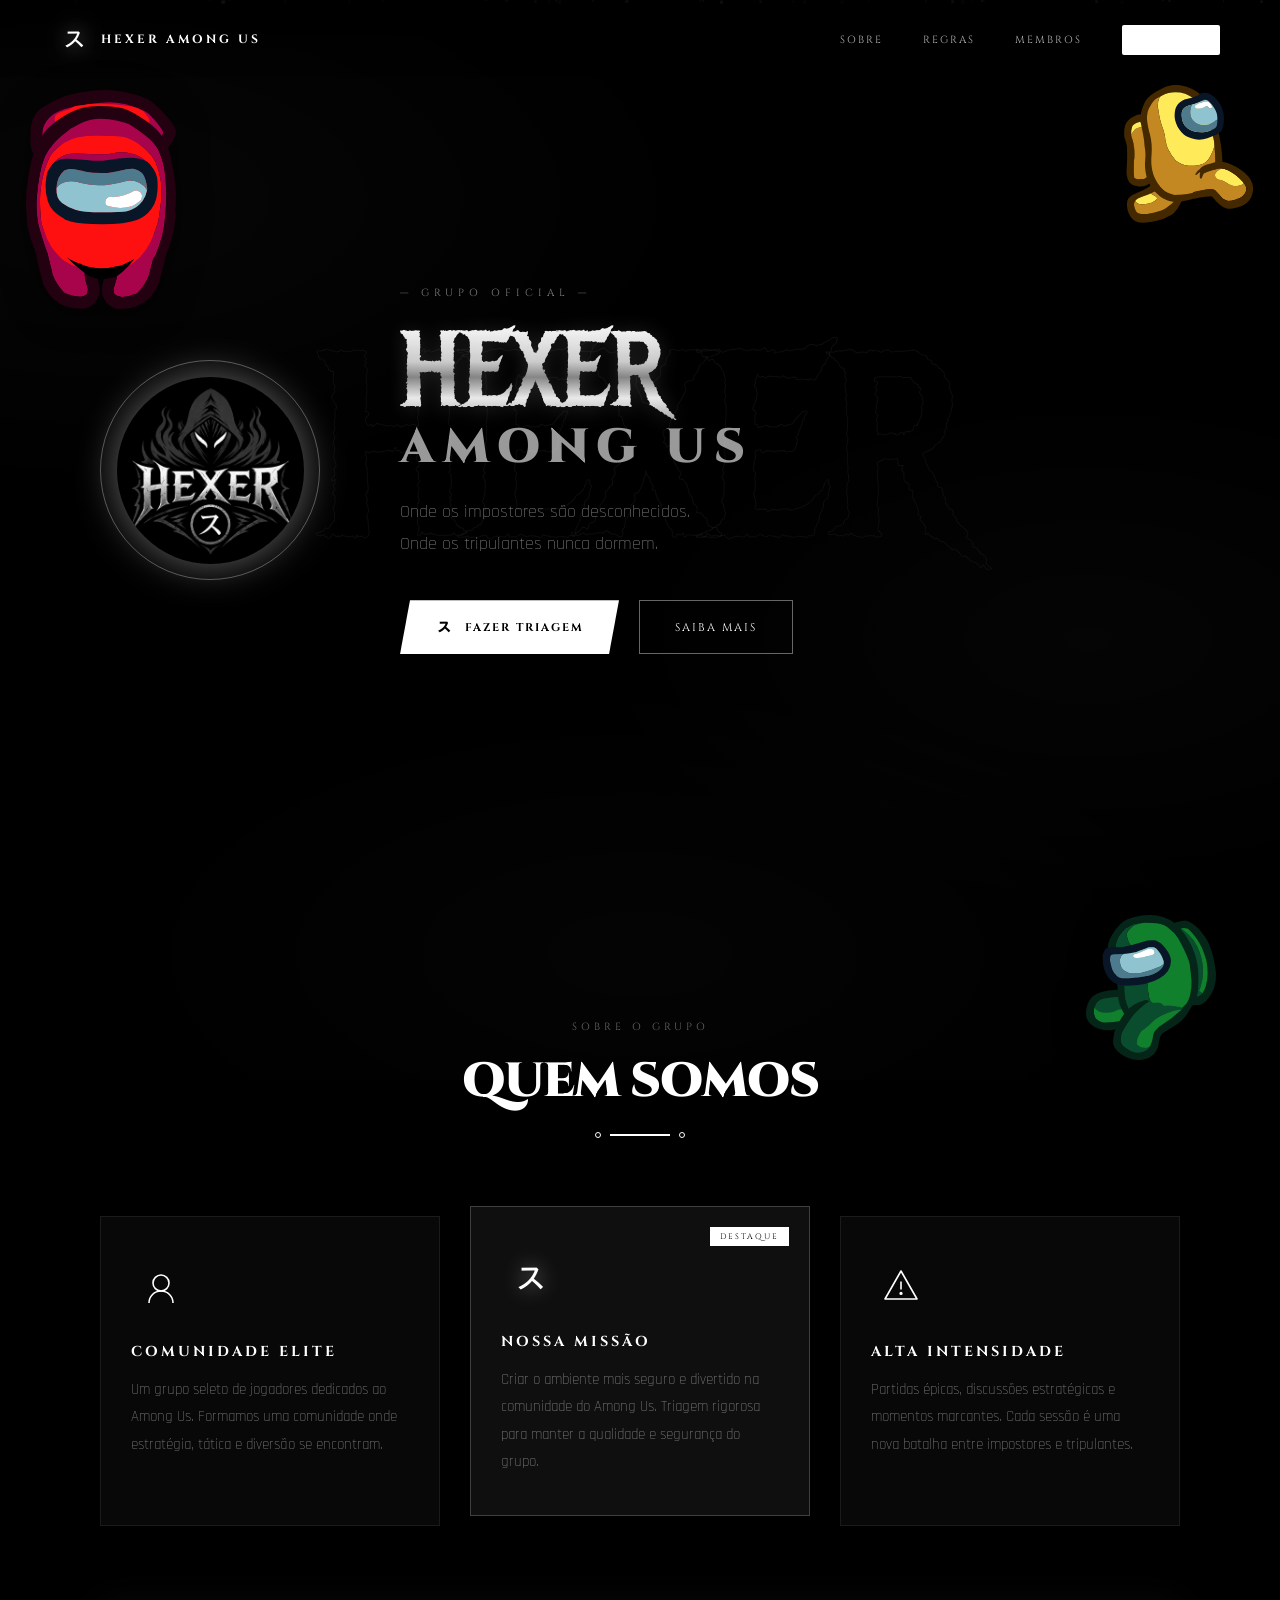
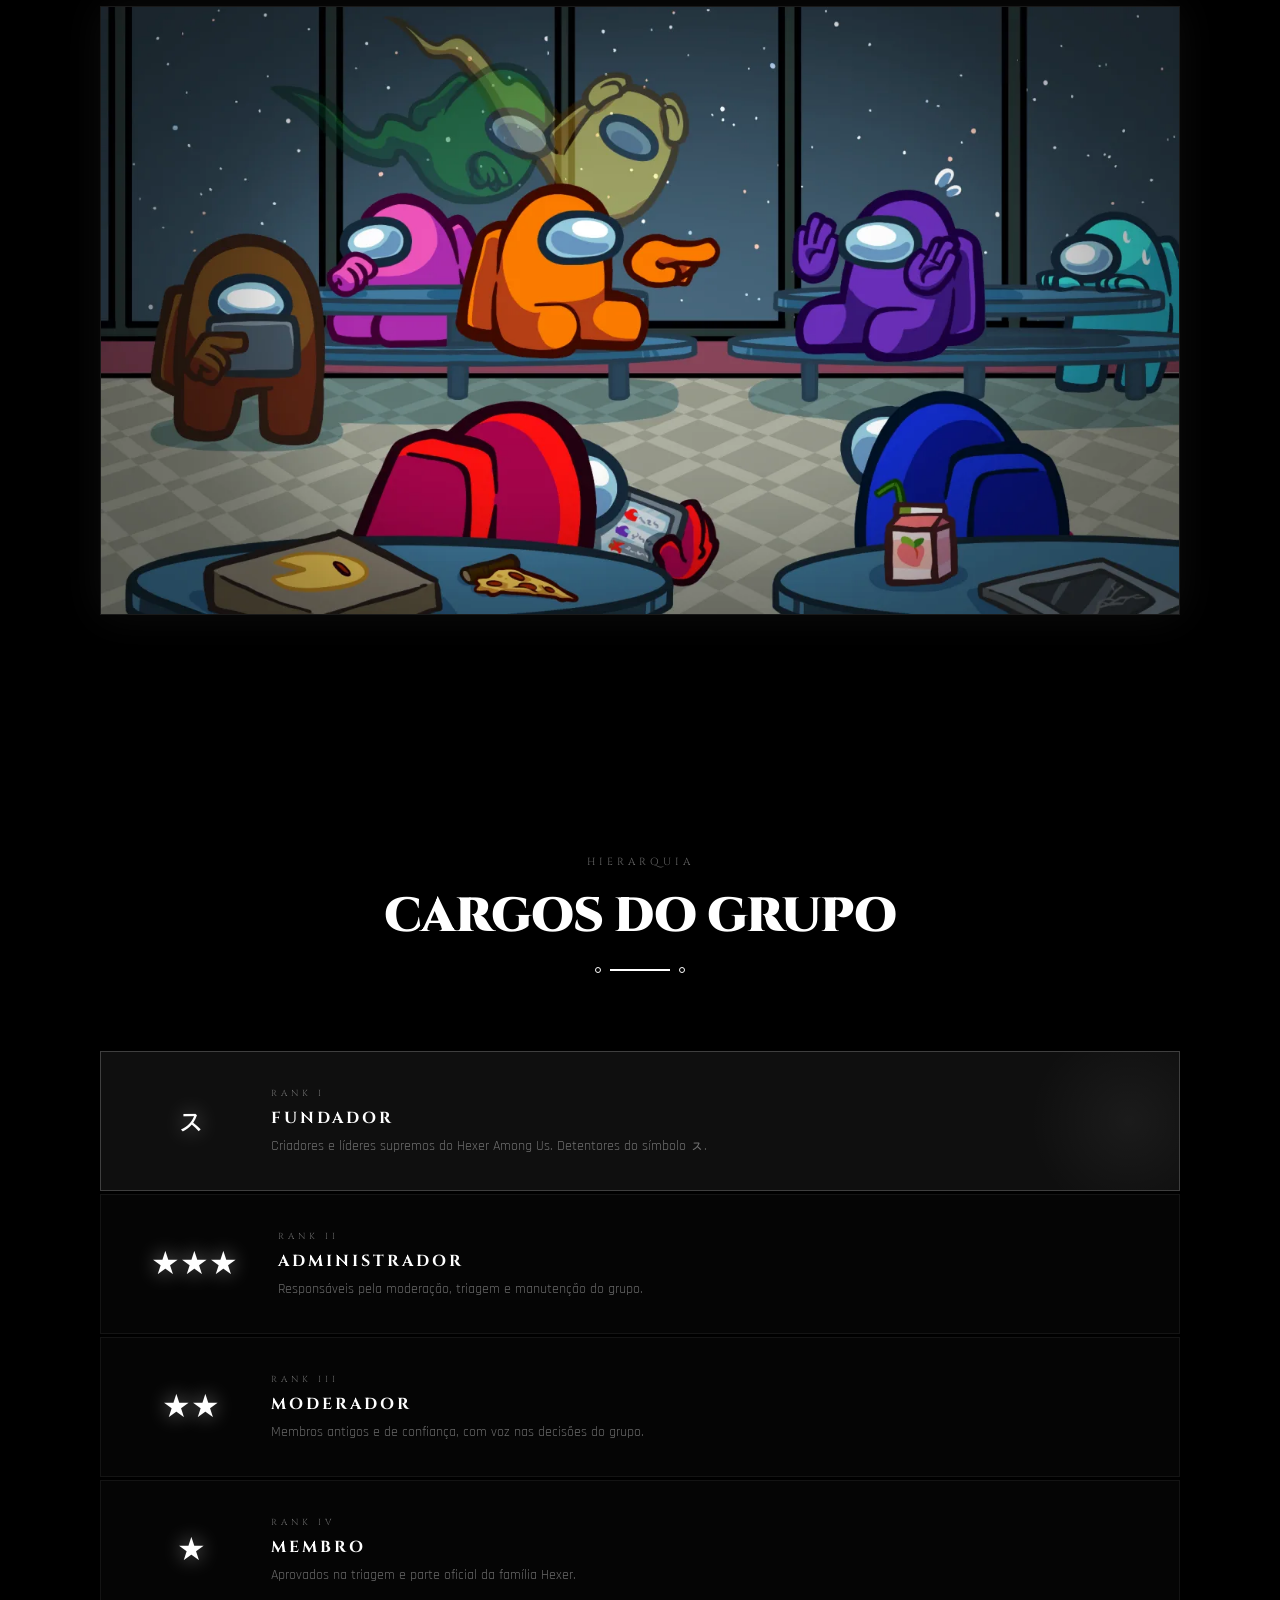
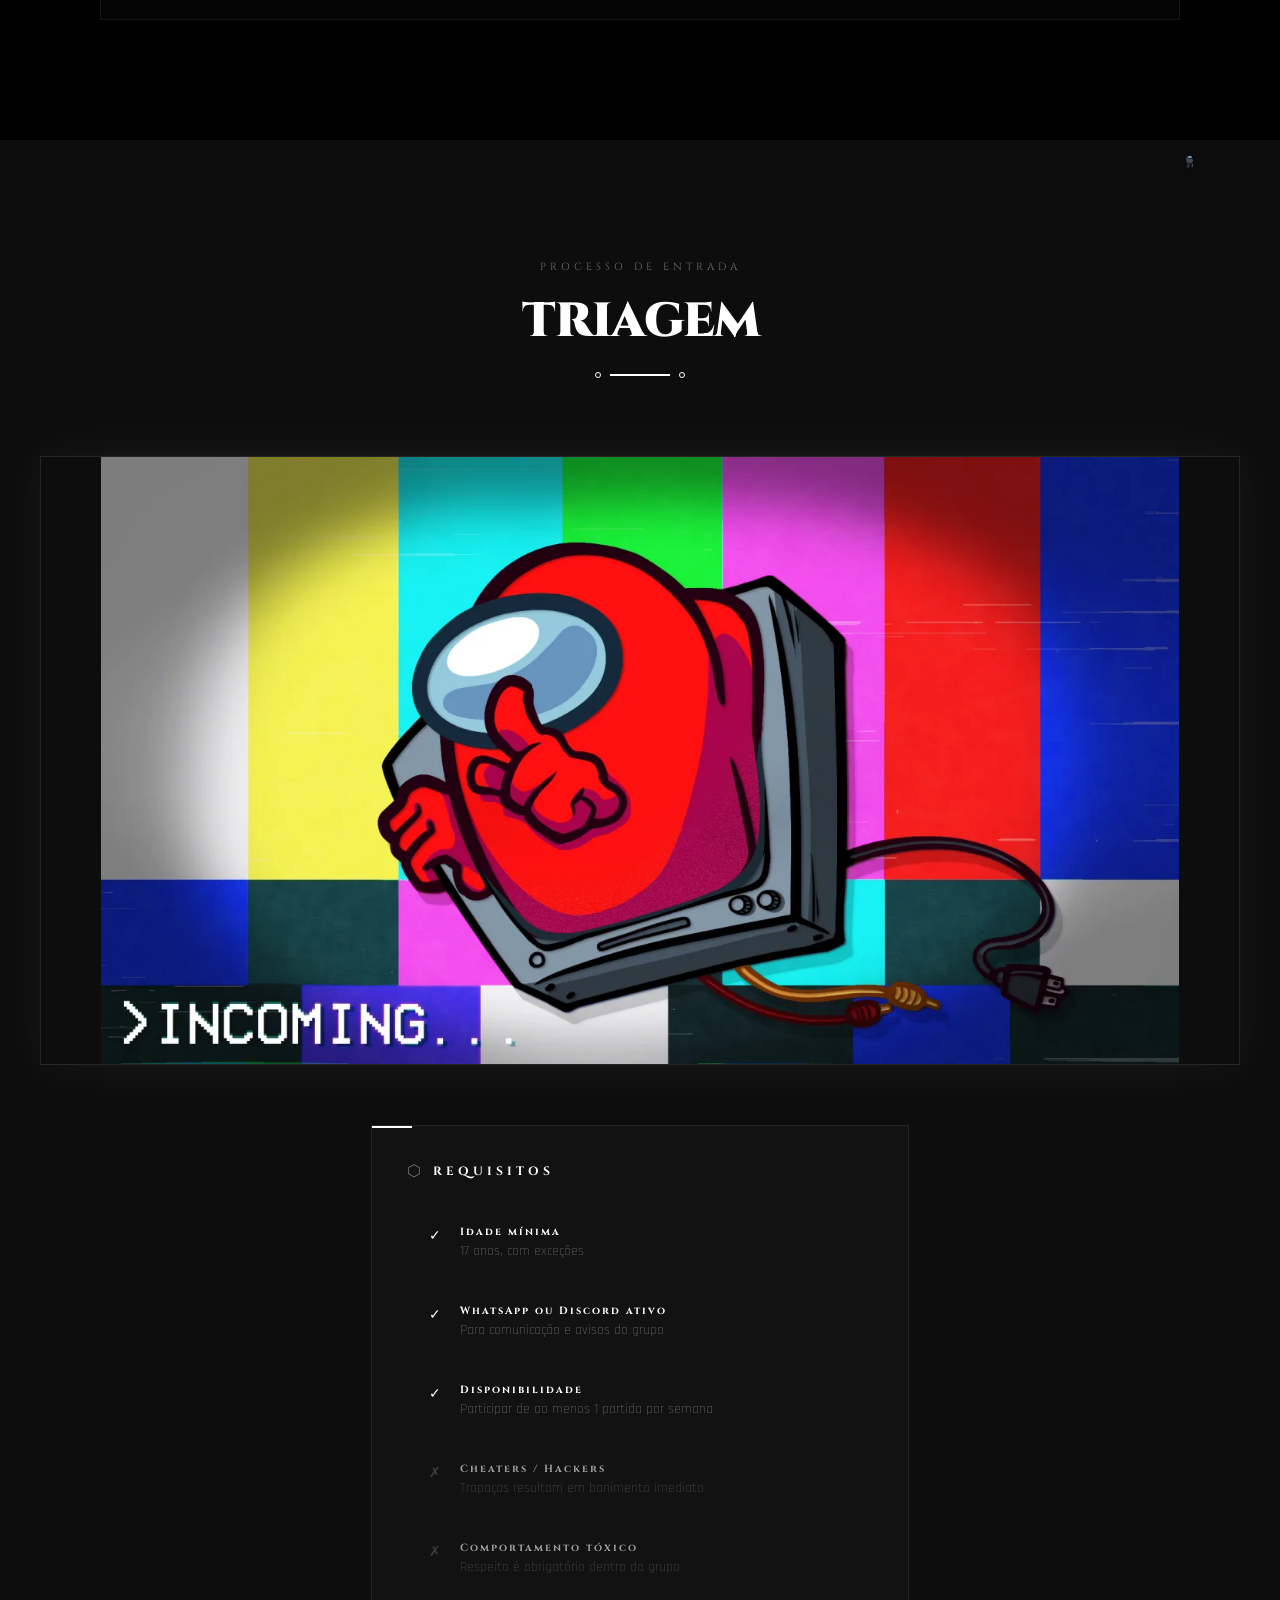
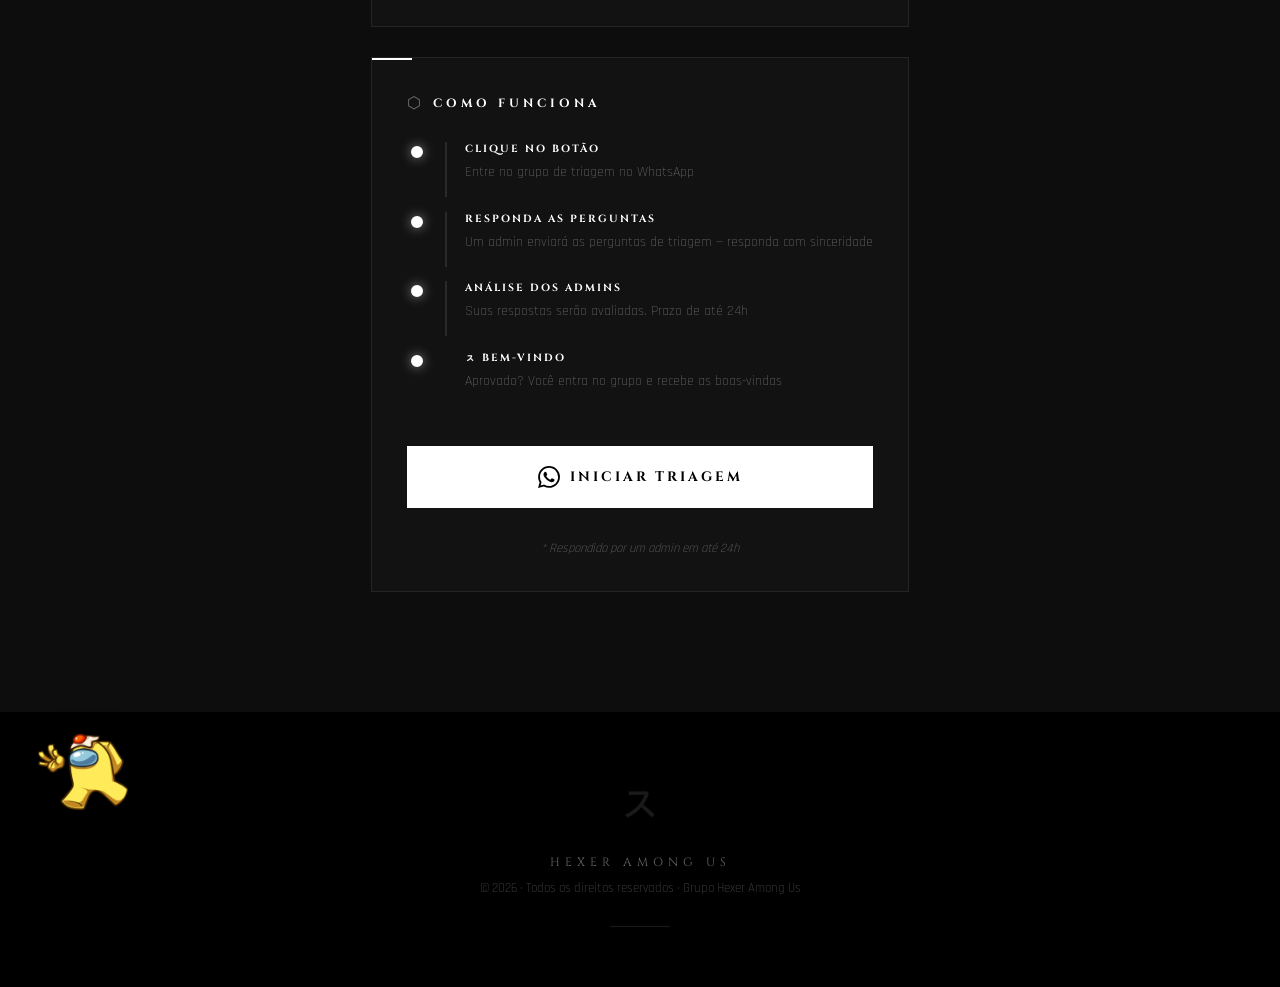
==== commit ef5591dd: "Point SEO URLs at the hexer-amongus.site custom domain Update canonical, Open Graph, Twitter Card, s" ====
--- a/index.html
+++ b/index.html
@@ -5,7 +5,7 @@
   <meta name="viewport" content="width=device-width, initial-scale=1.0" />
   <title>ㇲ Hexer Among Us</title>
   <meta name="description" content="Hexer Among Us — grupo oficial de Among Us. Comunidade com triagem, regras e partidas frequentes. Entre pelo WhatsApp e junte-se aos tripulantes." />
-  <link rel="canonical" href="https://rickzinm.github.io/unknown-among/" />
+  <link rel="canonical" href="https://hexer-amongus.site/" />
 
   <!-- Open Graph -->
   <meta property="og:type" content="website" />
@@ -13,14 +13,14 @@
   <meta property="og:site_name" content="Hexer Among Us" />
   <meta property="og:title" content="ㇲ Hexer Among Us — Grupo Oficial" />
   <meta property="og:description" content="Grupo oficial de Among Us. Comunidade com triagem, regras e partidas frequentes. Entre pelo WhatsApp e junte-se aos tripulantes." />
-  <meta property="og:url" content="https://rickzinm.github.io/unknown-among/" />
-  <meta property="og:image" content="https://rickzinm.github.io/unknown-among/logo.png" />
+  <meta property="og:url" content="https://hexer-amongus.site/" />
+  <meta property="og:image" content="https://hexer-amongus.site/logo.png" />
 
   <!-- Twitter Card -->
   <meta name="twitter:card" content="summary_large_image" />
   <meta name="twitter:title" content="ㇲ Hexer Among Us — Grupo Oficial" />
   <meta name="twitter:description" content="Grupo oficial de Among Us. Comunidade com triagem, regras e partidas frequentes." />
-  <meta name="twitter:image" content="https://rickzinm.github.io/unknown-among/logo.png" />
+  <meta name="twitter:image" content="https://hexer-amongus.site/logo.png" />
 
   <link rel="icon" type="image/png" href="logo.png">
   <link rel="apple-touch-icon" href="logo.png">
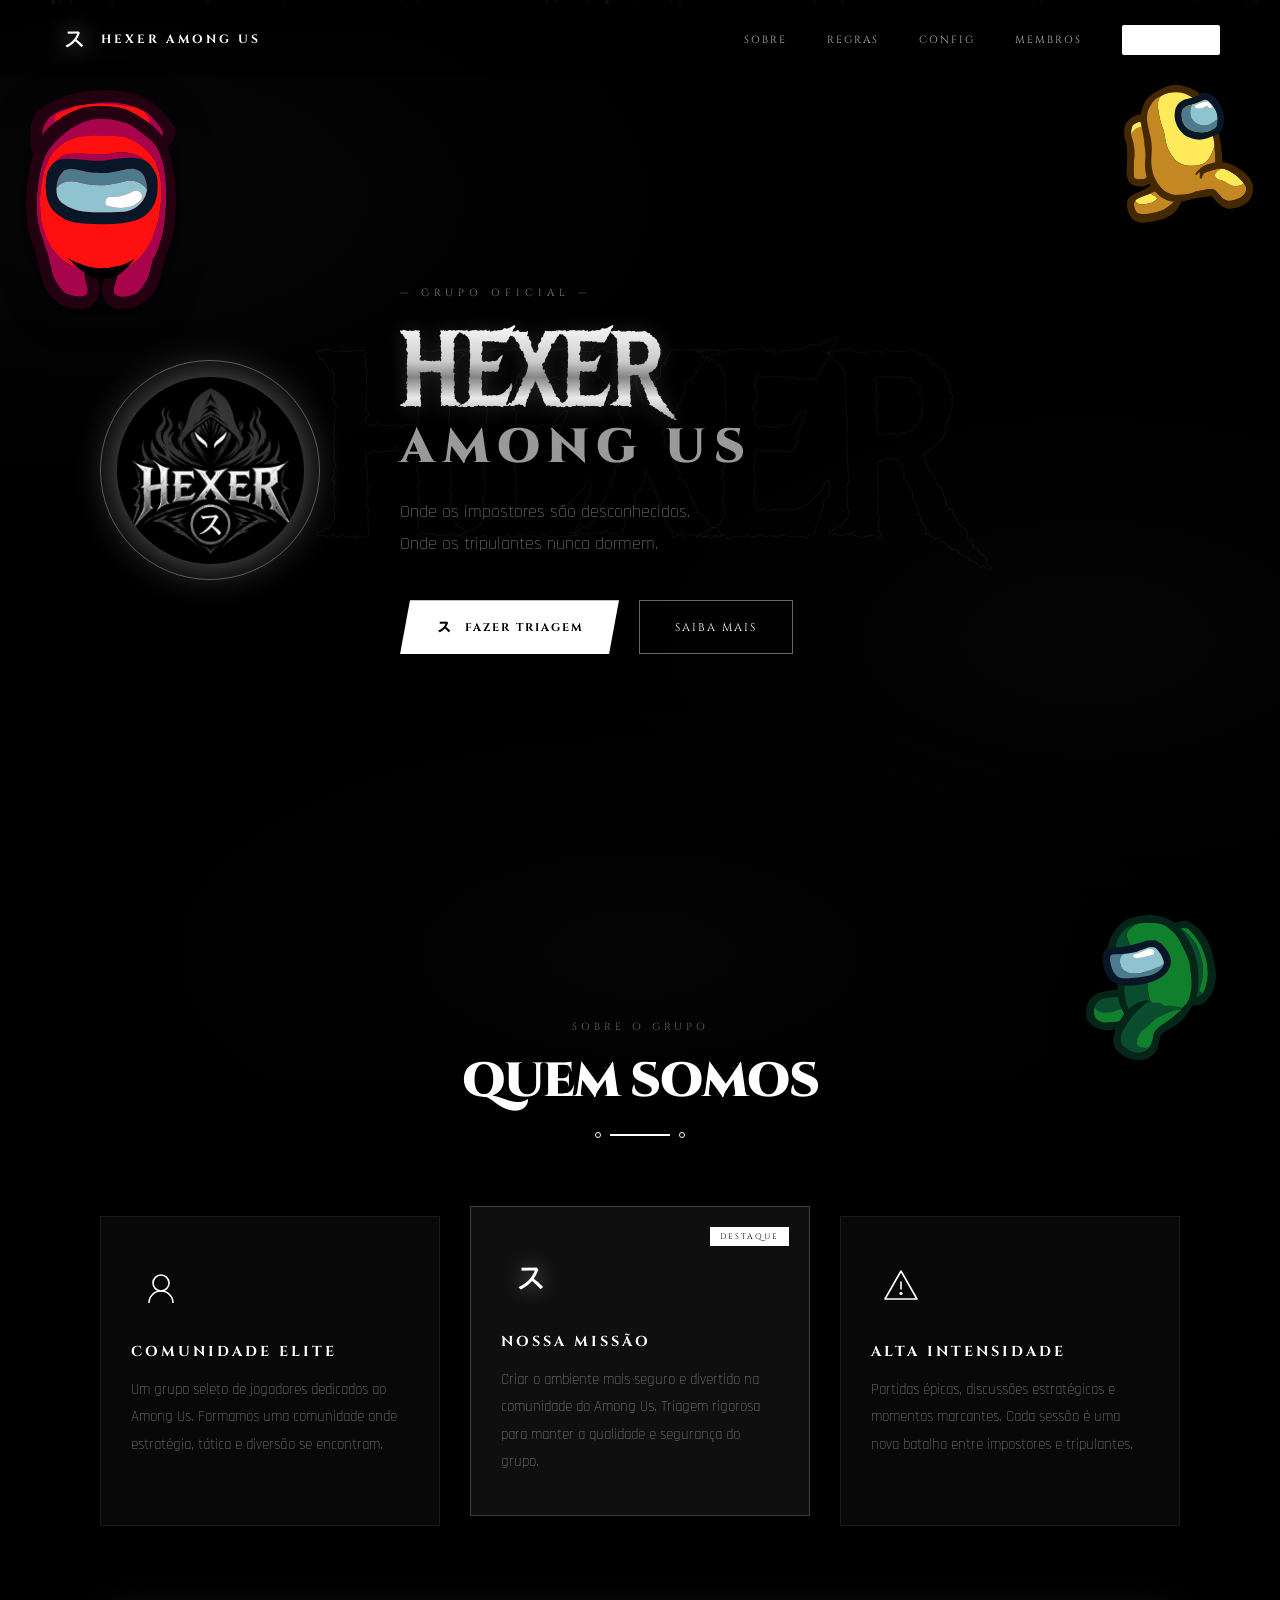
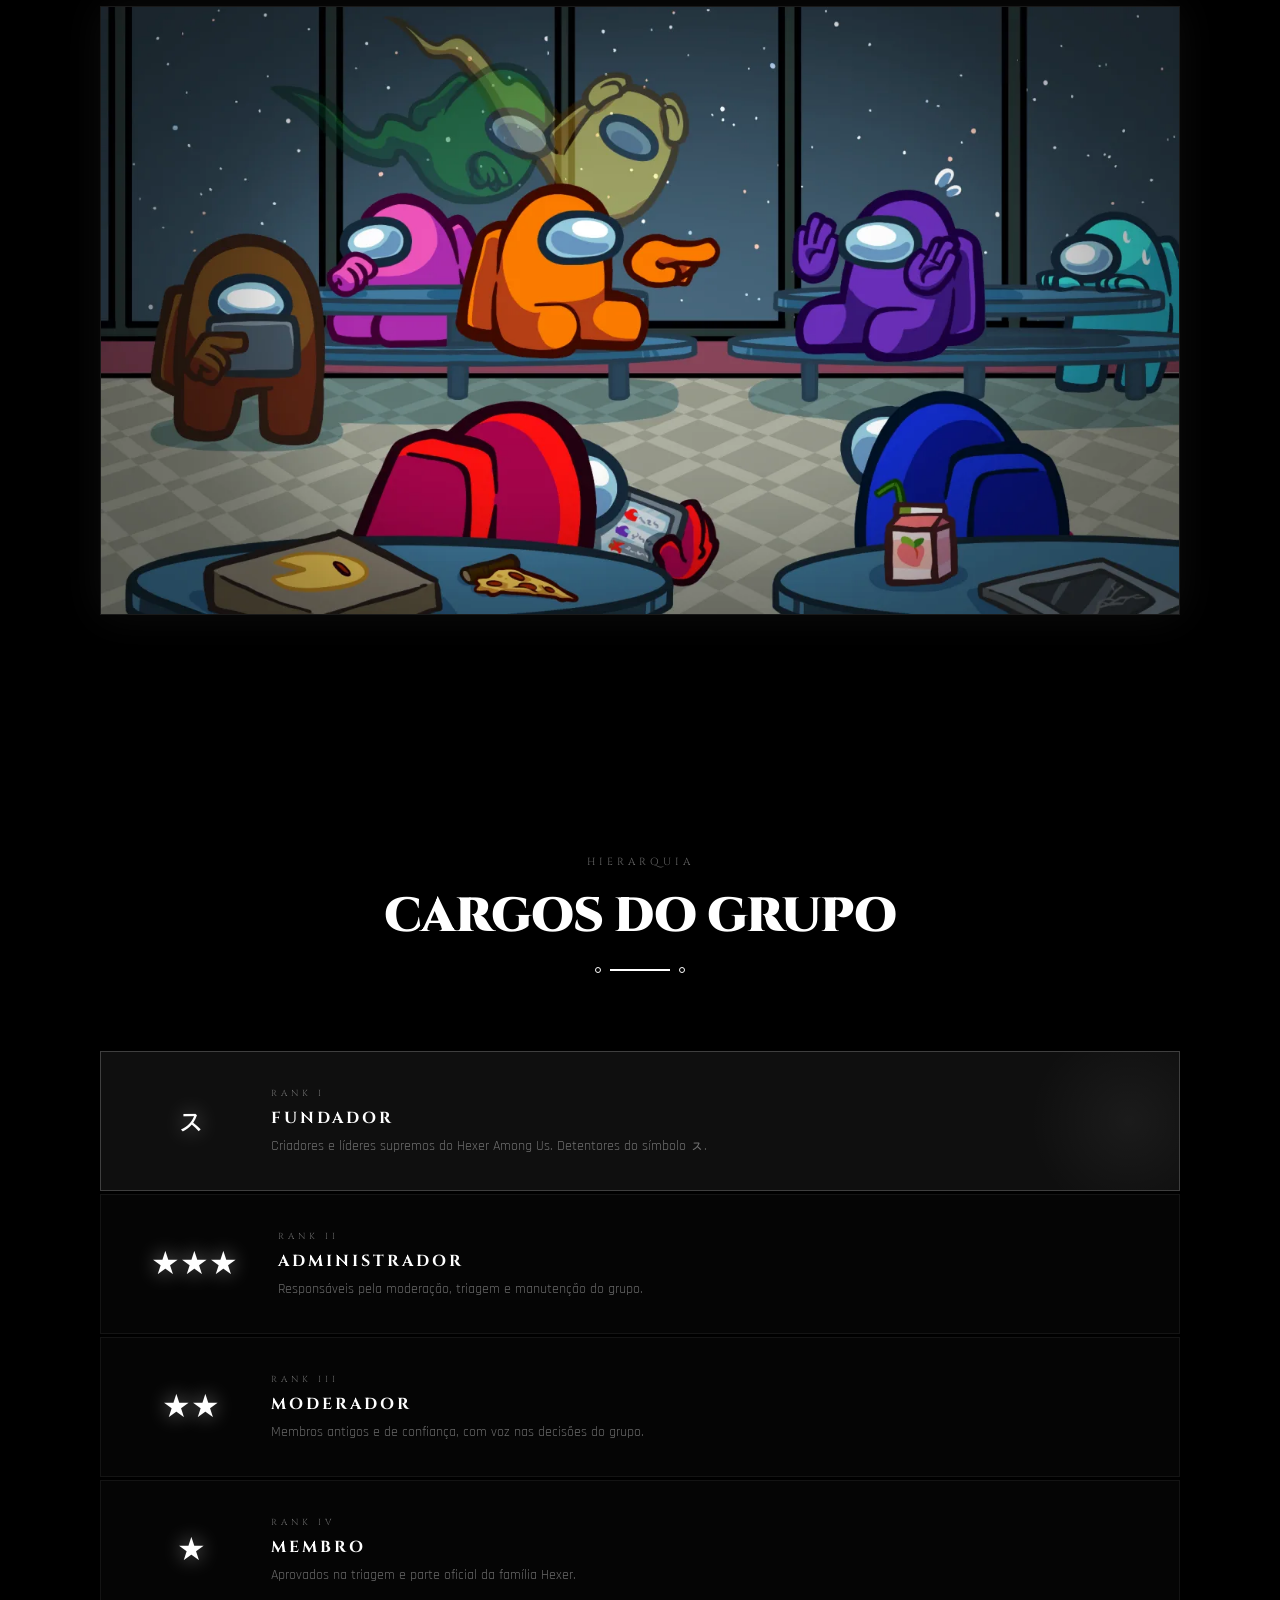
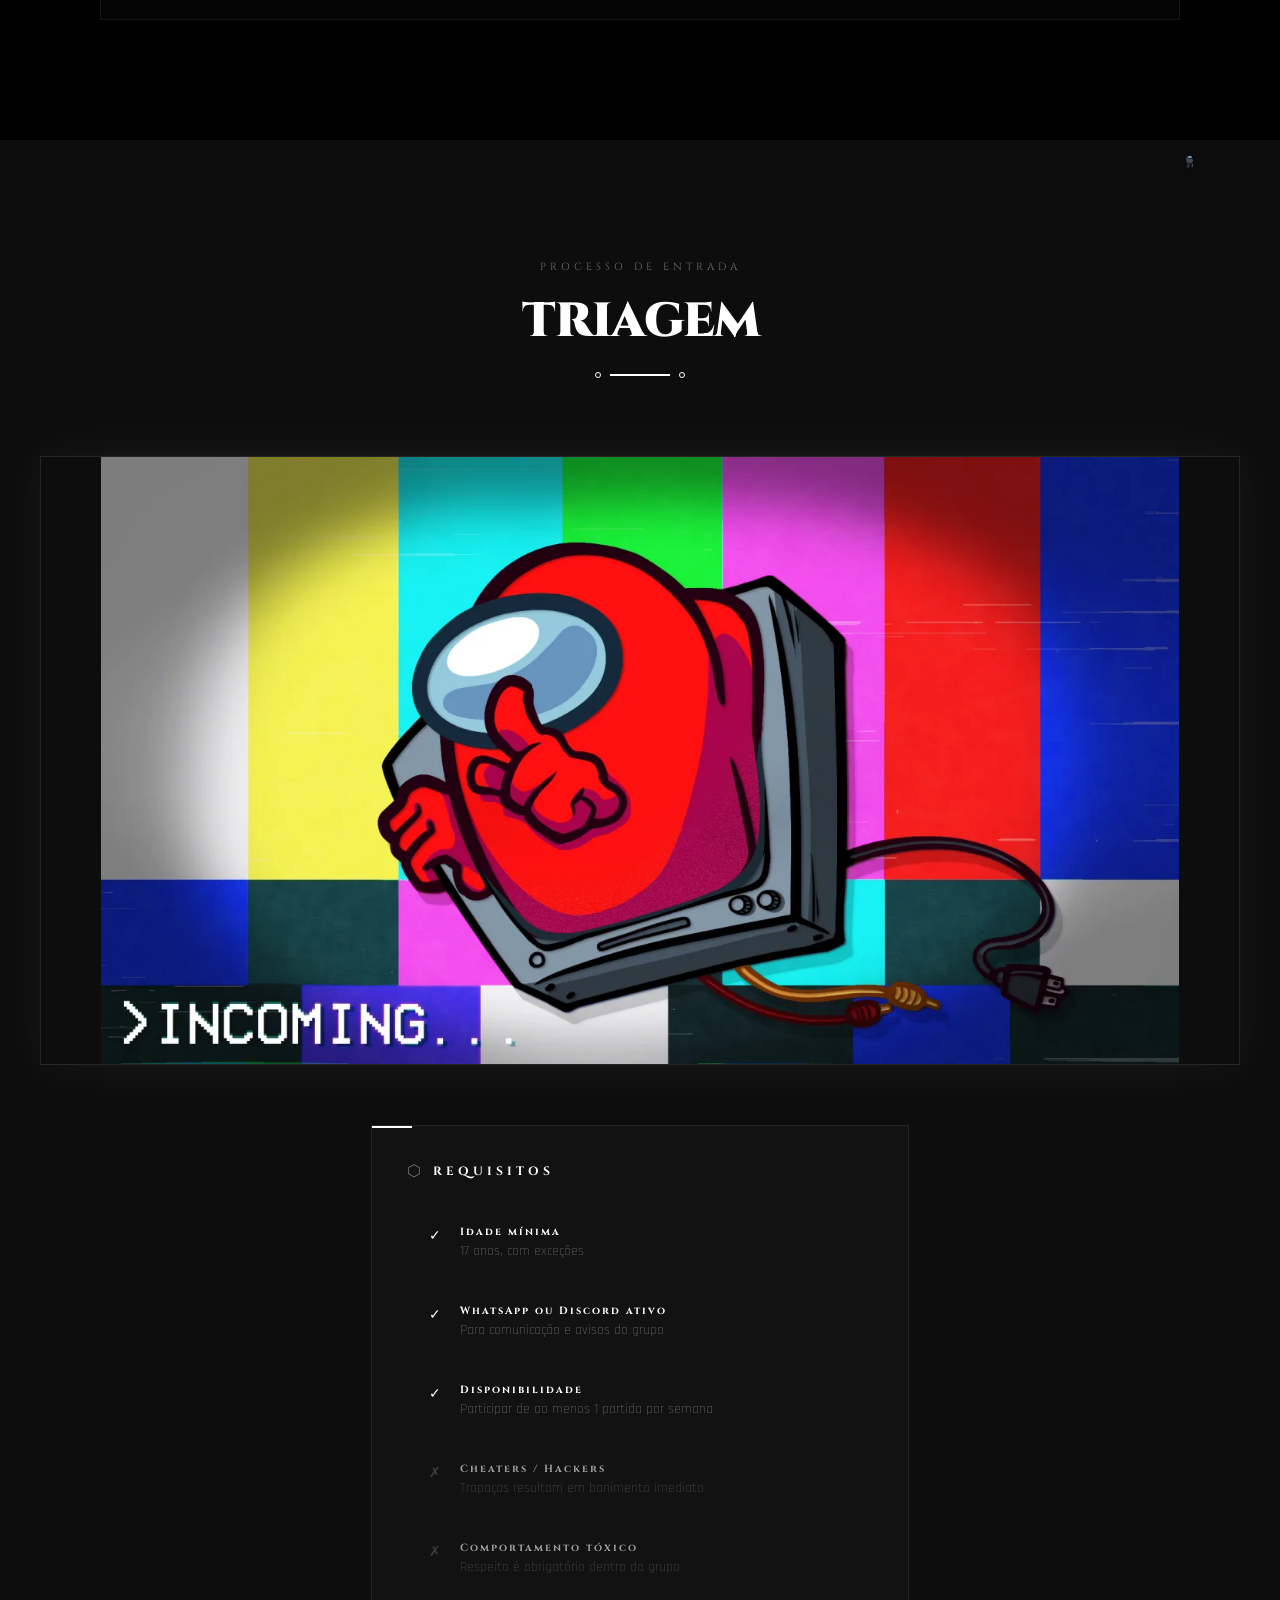
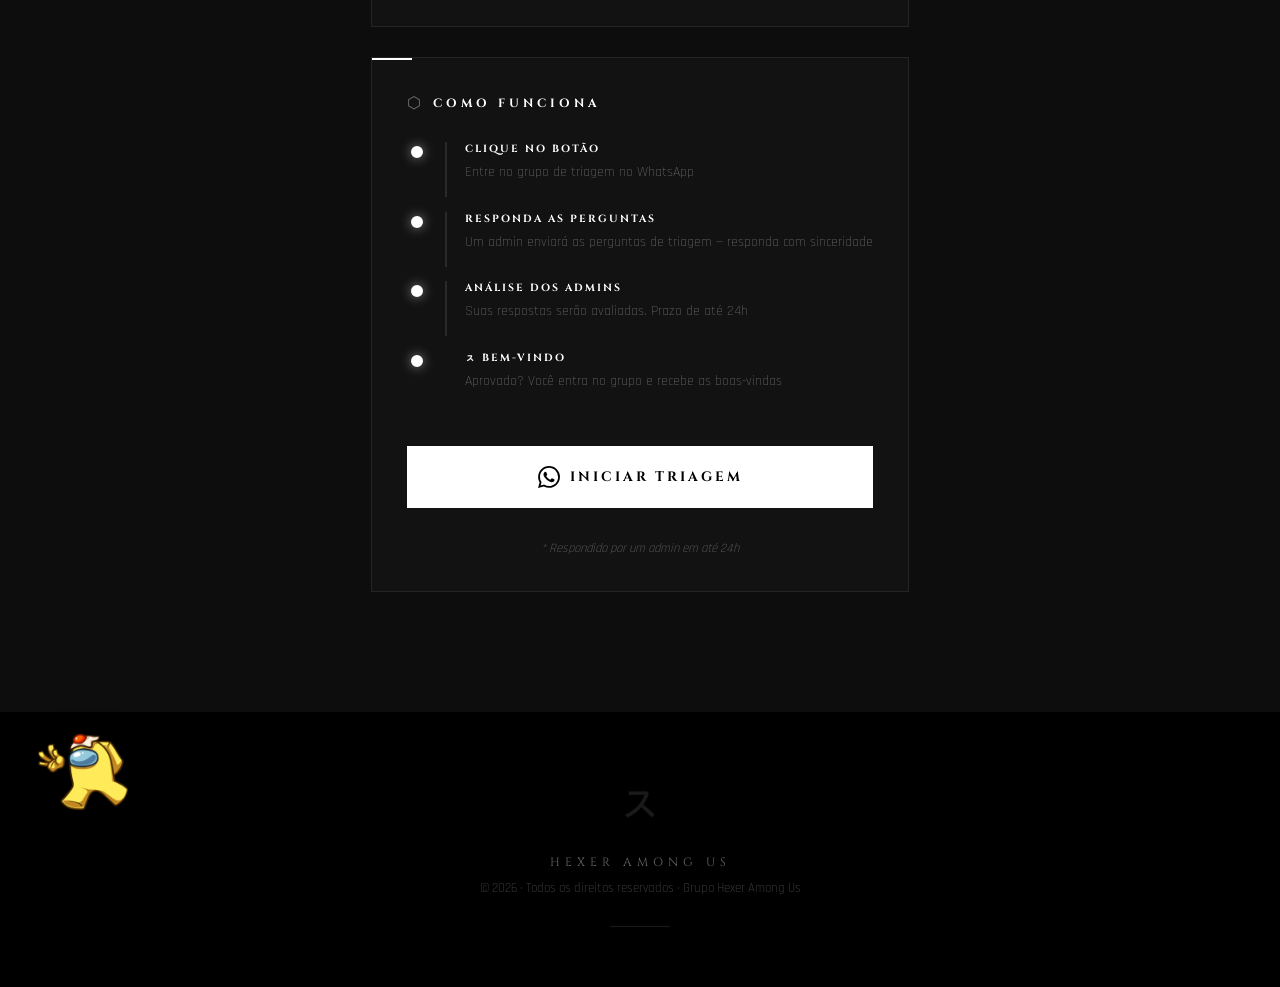
==== commit e17a3321: "Add dedicated room settings page New config.html lists the group's standard Among Us lobby settings " ====
--- a/index.html
+++ b/index.html
@@ -46,6 +46,7 @@
     <ul class="nav-links">
       <li><a href="#sobre">SOBRE</a></li>
       <li><a href="regras.html">REGRAS</a></li>
+      <li><a href="config.html">CONFIG</a></li>
       <li><a href="#membros">MEMBROS</a></li>
       <li><a href="#triagem" class="nav-cta">ENTRAR</a></li>
     </ul>
--- a/style.css
+++ b/style.css
@@ -563,6 +563,140 @@
   line-height: 1.7;
 }
 
+/* ===== CONFIG PAGE ===== */
+.config-layout {
+  display: grid;
+  grid-template-columns: 1fr 1fr;
+  gap: 30px;
+  max-width: 1000px;
+  margin: 0 auto;
+  padding: 0 60px;
+}
+
+.spec-list {
+  display: flex;
+  flex-direction: column;
+  gap: 2px;
+}
+
+.spec-item {
+  display: flex;
+  justify-content: space-between;
+  align-items: center;
+  gap: 20px;
+  padding: 13px 16px;
+  border: 1px solid transparent;
+  transition: all 0.3s;
+}
+
+.spec-item:hover {
+  border-color: rgba(255,255,255,0.1);
+  background: rgba(255,255,255,0.03);
+}
+
+.spec-label {
+  font-size: 0.85rem;
+  color: rgba(255,255,255,0.5);
+  font-weight: 300;
+}
+
+.spec-value {
+  font-family: var(--font-main);
+  font-size: 0.85rem;
+  font-weight: 700;
+  letter-spacing: 1px;
+  color: white;
+  flex-shrink: 0;
+  text-align: right;
+}
+
+.config-sub-title {
+  font-family: var(--font-main);
+  font-size: 0.7rem;
+  letter-spacing: 3px;
+  color: rgba(255,255,255,0.4);
+  text-align: center;
+  margin: 60px 0 30px;
+}
+
+.config-sub-title:first-of-type { margin-top: 0; }
+
+.roles-grid {
+  display: grid;
+  grid-template-columns: repeat(auto-fill, minmax(260px, 1fr));
+  gap: 20px;
+  max-width: 1200px;
+  margin: 0 auto 50px;
+  padding: 0 60px;
+}
+
+.role-card {
+  background: rgba(255,255,255,0.03);
+  border: 1px solid rgba(255,255,255,0.08);
+  padding: 28px;
+  transition: all 0.3s;
+}
+
+.role-card:hover {
+  background: rgba(255,255,255,0.06);
+  border-color: rgba(255,255,255,0.2);
+}
+
+.role-card-header {
+  display: flex;
+  justify-content: space-between;
+  align-items: baseline;
+  margin-bottom: 18px;
+  padding-bottom: 15px;
+  border-bottom: 1px solid rgba(255,255,255,0.08);
+}
+
+.role-name {
+  font-family: var(--font-main);
+  font-size: 0.95rem;
+  letter-spacing: 2px;
+  color: white;
+}
+
+.role-count {
+  font-family: var(--font-main);
+  font-size: 0.65rem;
+  letter-spacing: 1px;
+  color: rgba(255,255,255,0.5);
+  background: rgba(255,255,255,0.06);
+  padding: 4px 10px;
+}
+
+.role-specs {
+  display: flex;
+  flex-direction: column;
+  gap: 10px;
+}
+
+.role-spec {
+  display: flex;
+  justify-content: space-between;
+  gap: 12px;
+  font-size: 0.8rem;
+}
+
+.role-spec-label {
+  color: rgba(255,255,255,0.4);
+  font-weight: 300;
+}
+
+.role-spec-value {
+  color: white;
+  font-weight: 600;
+  text-align: right;
+  flex-shrink: 0;
+}
+
+@media (max-width: 900px) {
+  .config-layout { grid-template-columns: 1fr; padding: 0 25px; }
+  .roles-grid { padding: 0 25px; grid-template-columns: 1fr; }
+}
+
 /* ===== ABOUT CARDS ===== */
 .about-grid {
   display: grid;
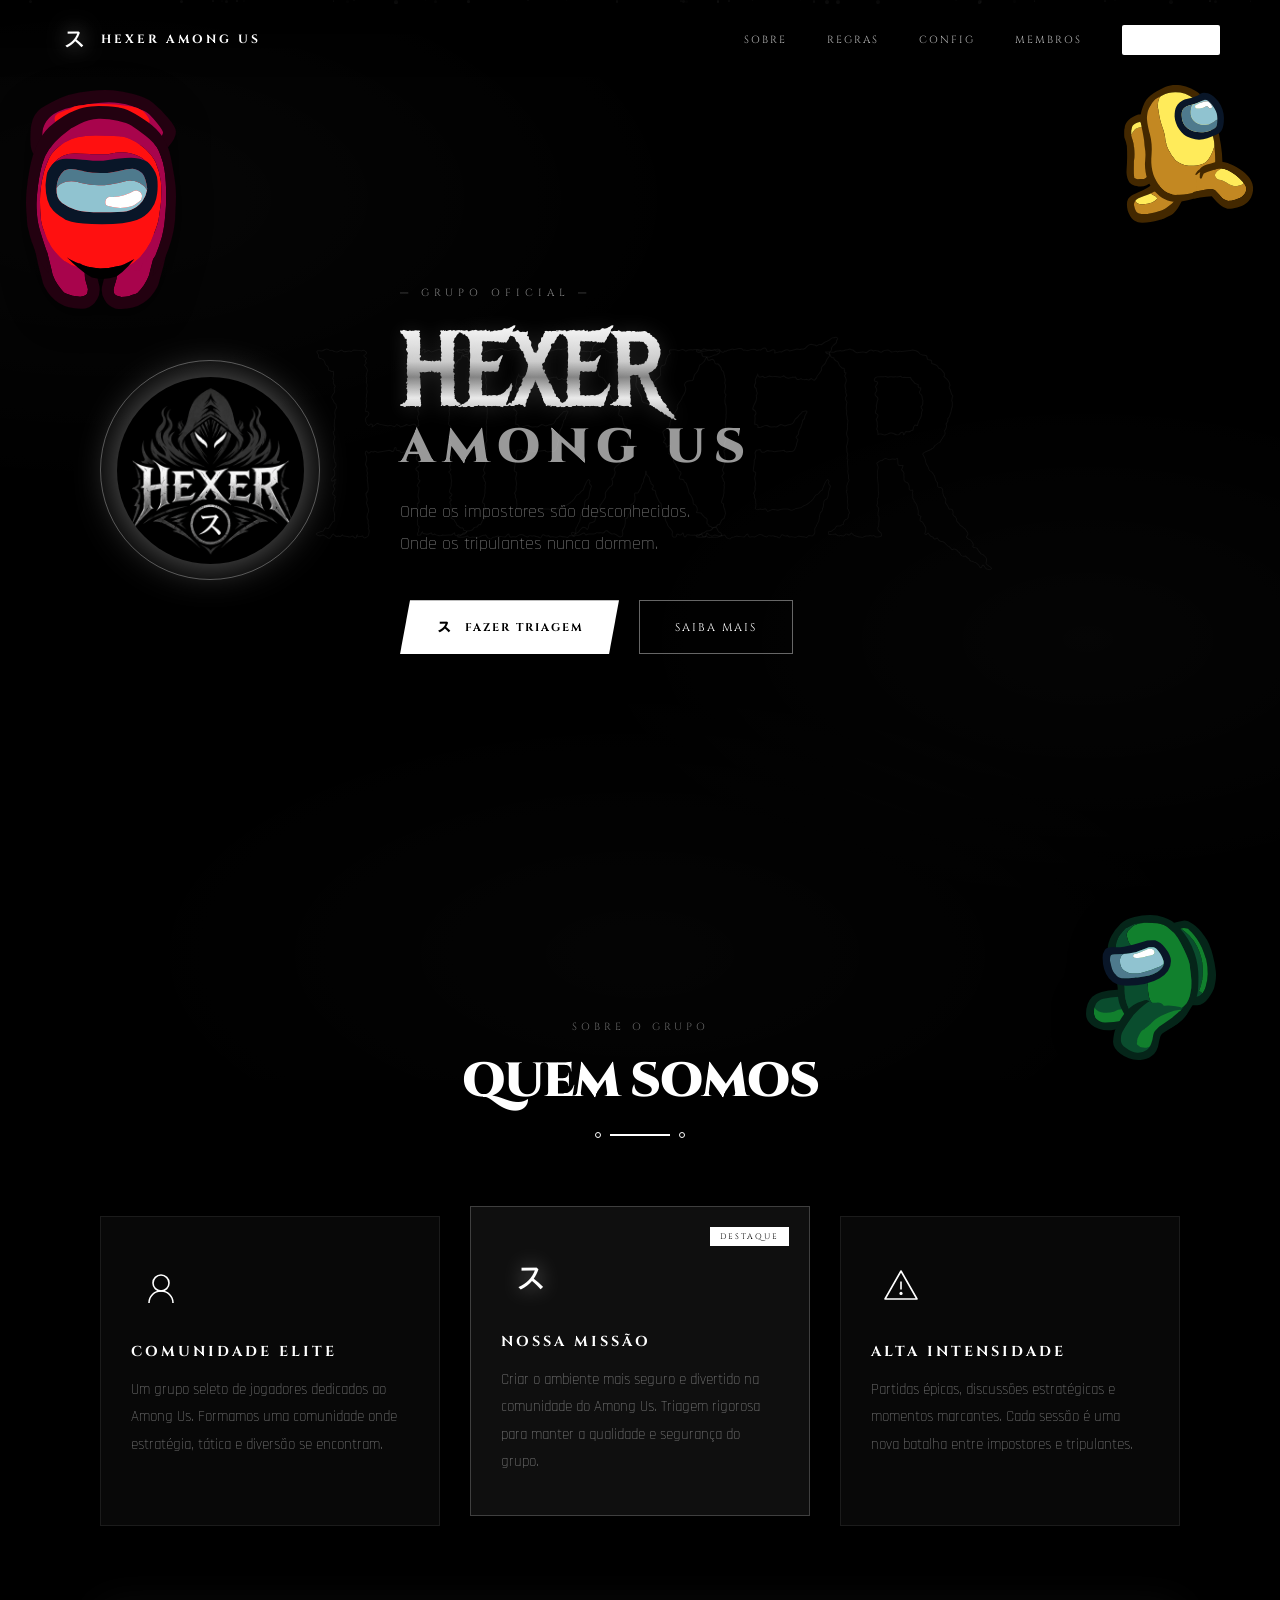
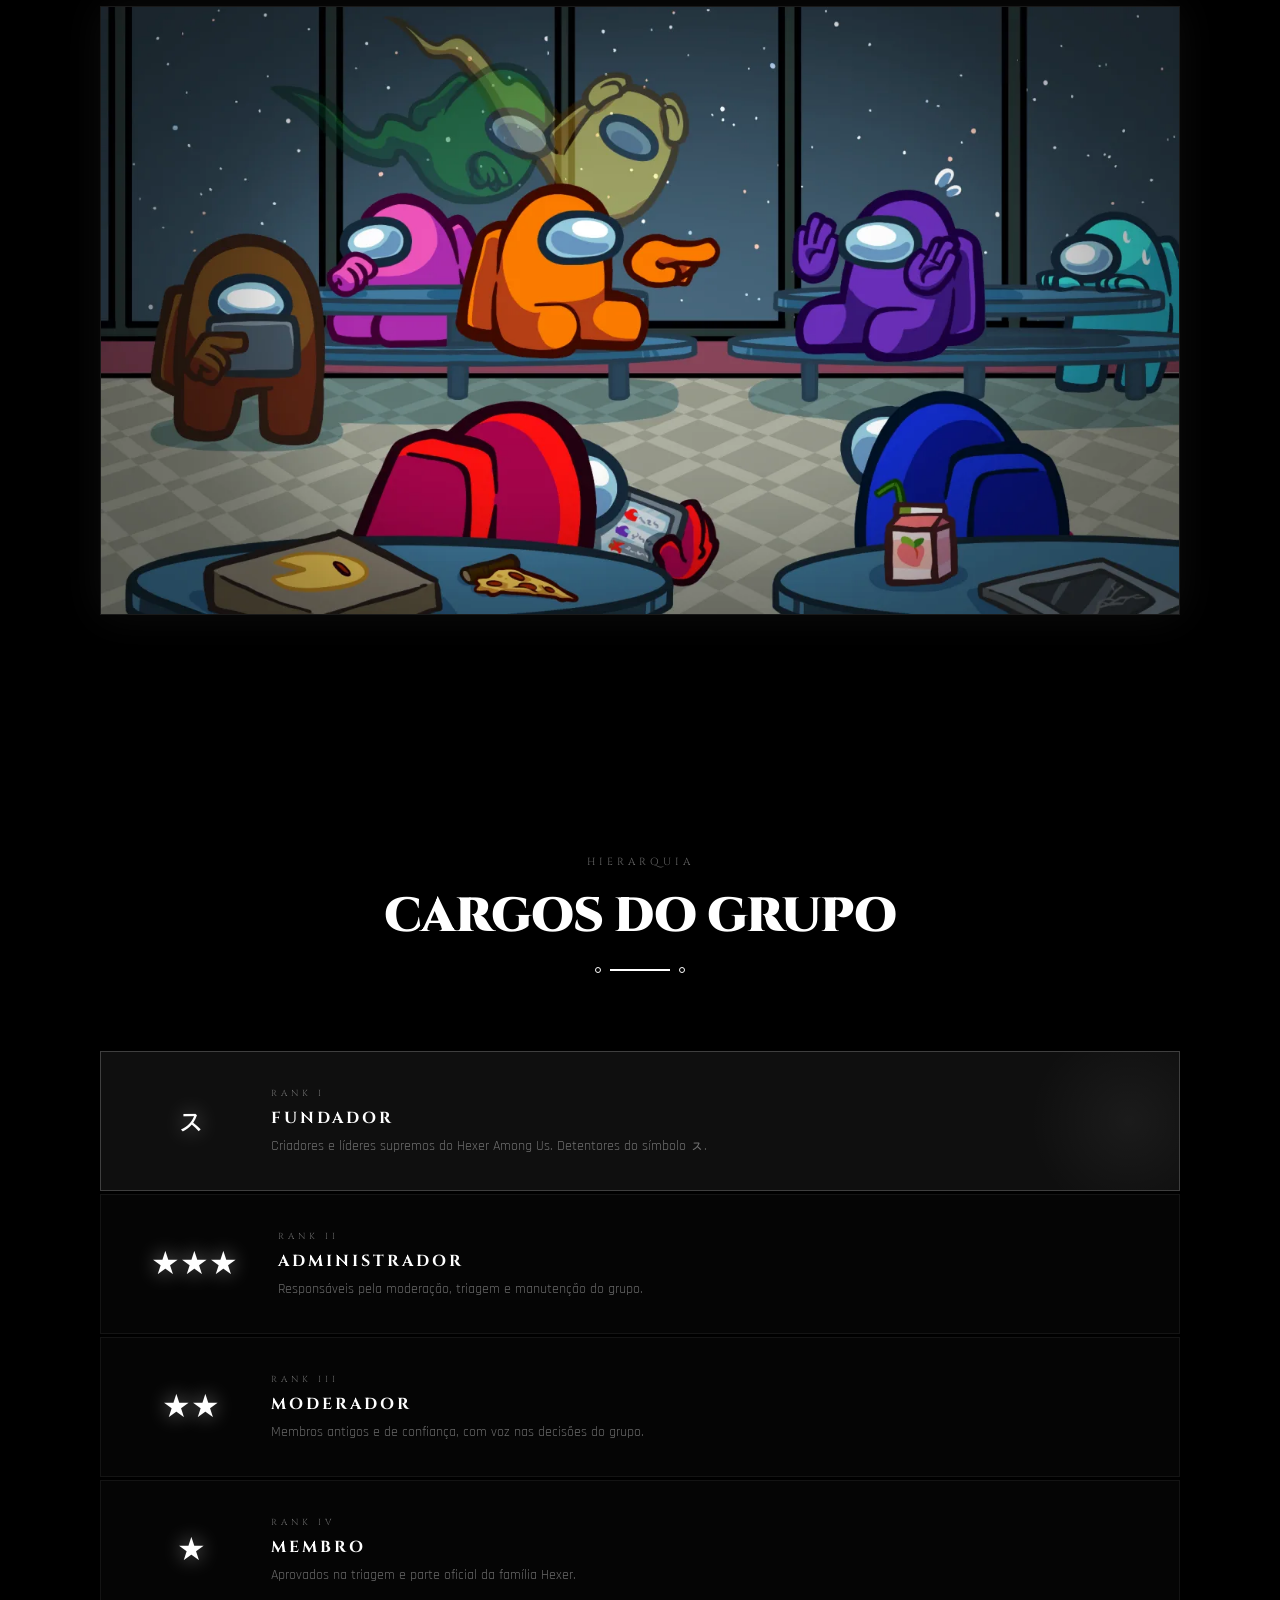
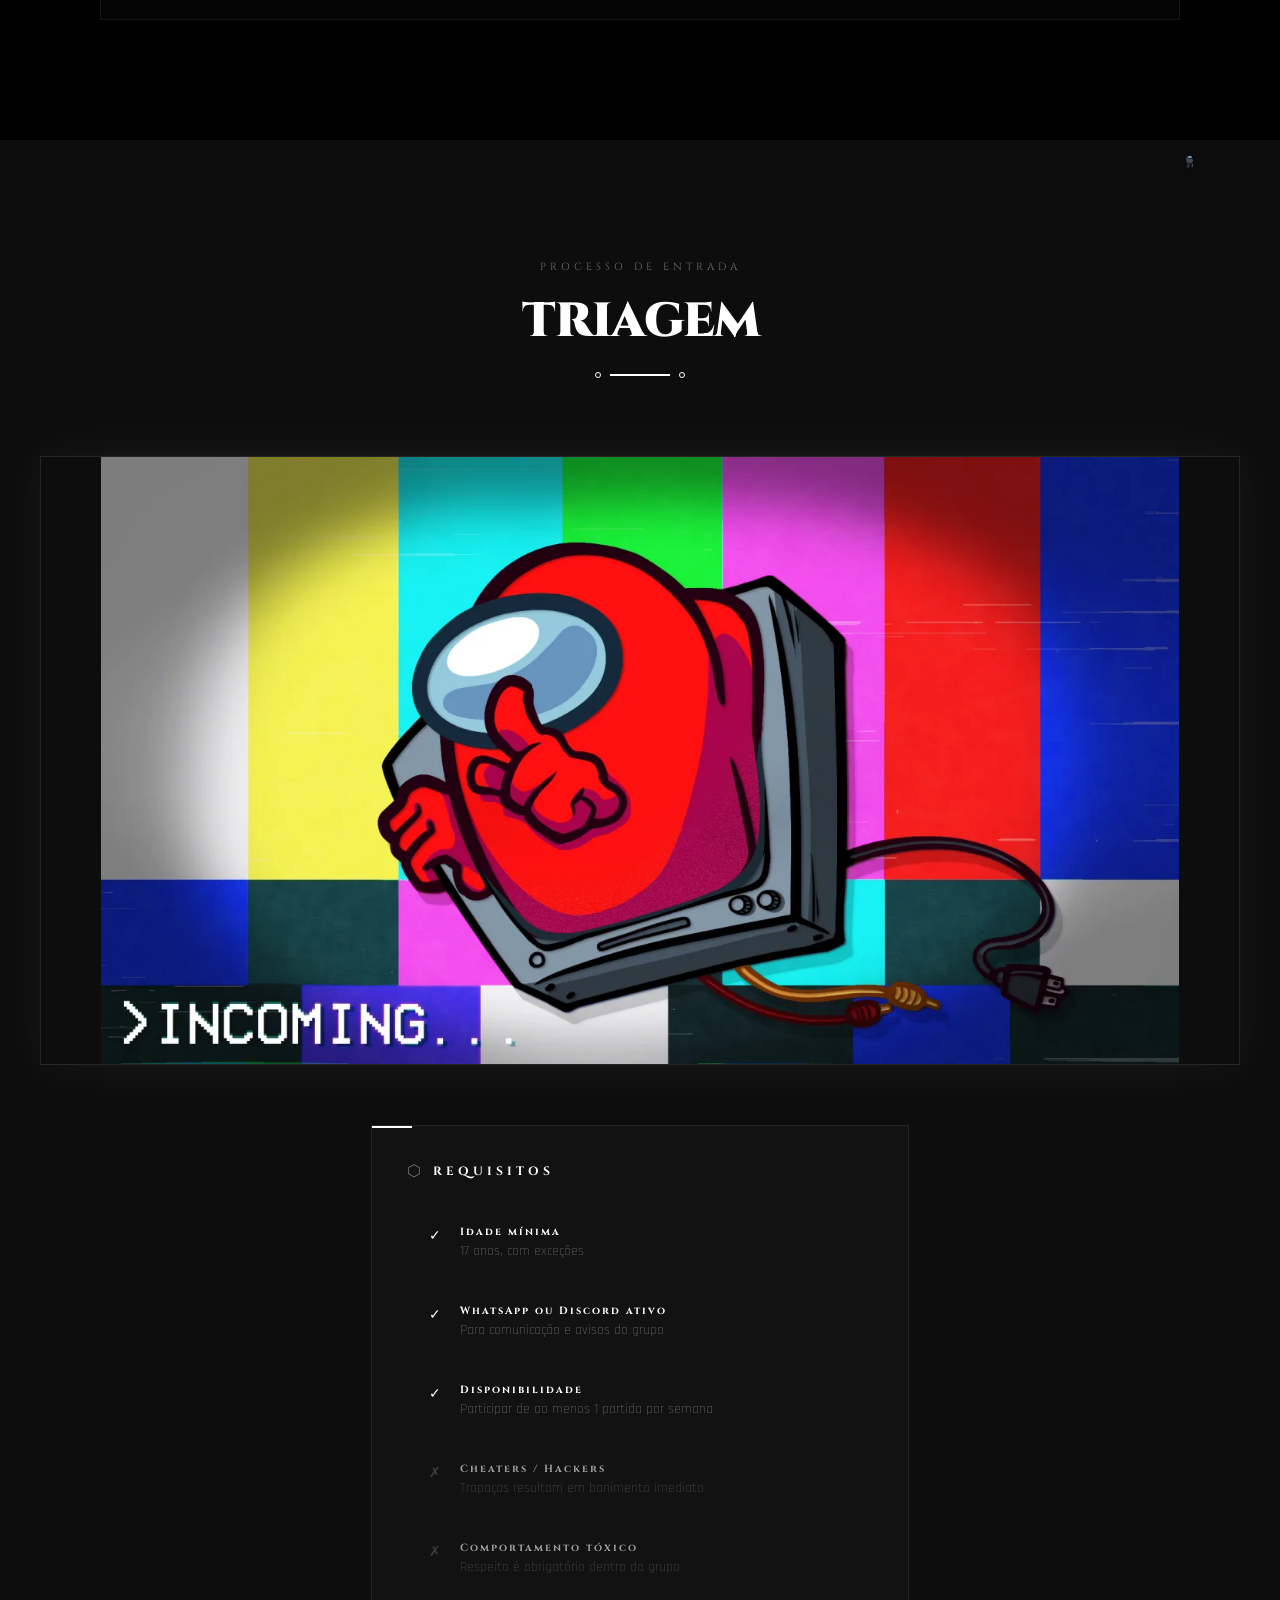
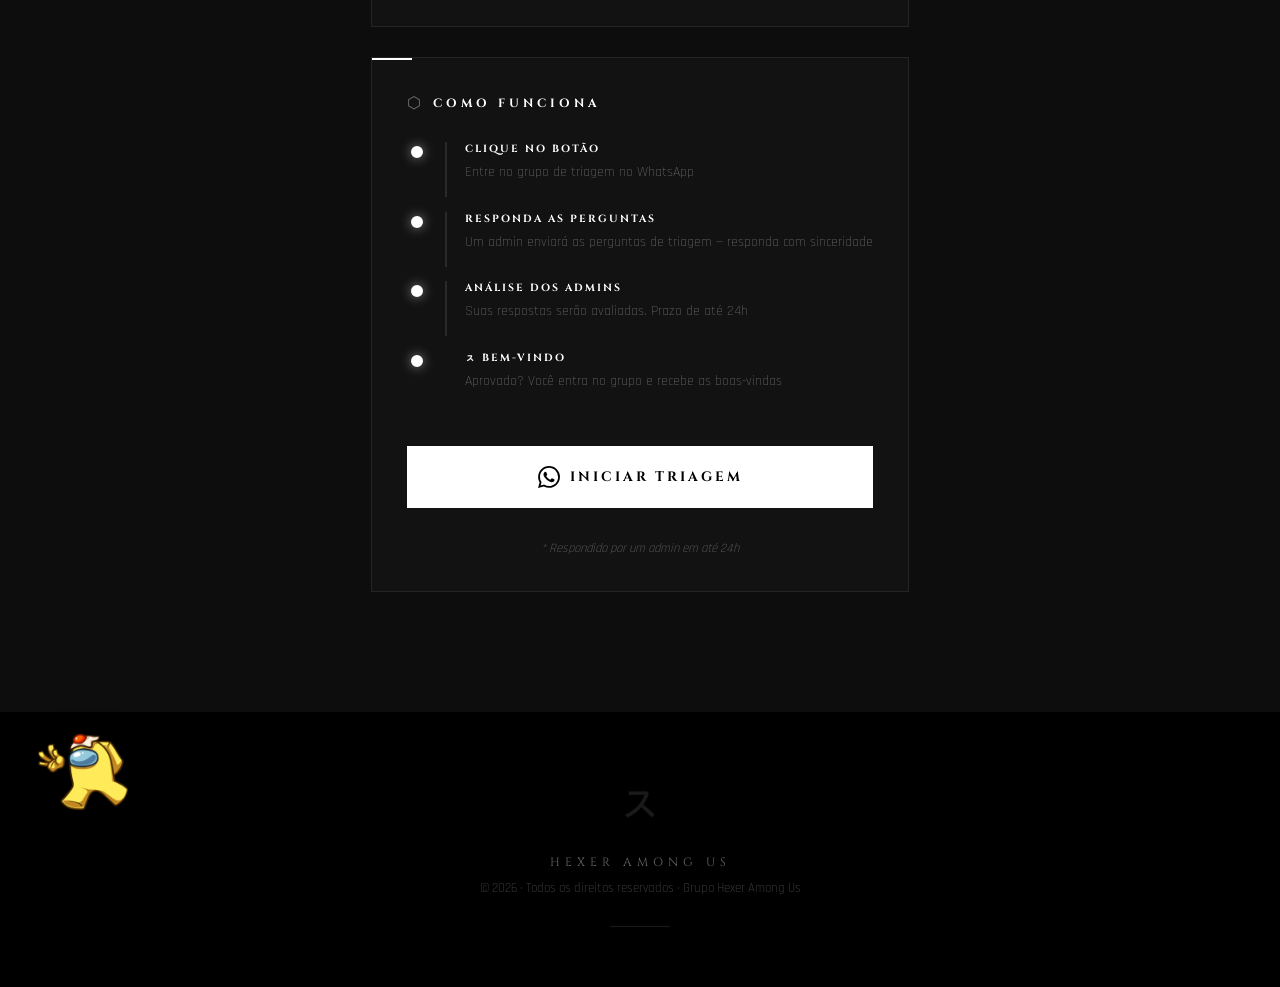
==== commit 2dd51300: "Brighten config labels and add proper favicon set Config page labels go from dim gray to white for l" ====
--- a/index.html
+++ b/index.html
@@ -22,8 +22,11 @@
   <meta name="twitter:description" content="Grupo oficial de Among Us. Comunidade com triagem, regras e partidas frequentes." />
   <meta name="twitter:image" content="https://hexer-amongus.site/logo.png" />
 
-  <link rel="icon" type="image/png" href="logo.png">
-  <link rel="apple-touch-icon" href="logo.png">
+  <link rel="icon" href="/favicon.ico" sizes="any">
+  <link rel="icon" type="image/png" sizes="48x48" href="/favicon-48.png">
+  <link rel="icon" type="image/png" sizes="96x96" href="/favicon-96.png">
+  <link rel="icon" type="image/png" sizes="192x192" href="/favicon-192.png">
+  <link rel="apple-touch-icon" sizes="180x180" href="/apple-touch-icon.png">
   <link rel="preconnect" href="https://fonts.googleapis.com">
   <link rel="preconnect" href="https://fonts.gstatic.com" crossorigin>
   <link href="https://fonts.googleapis.com/css2?family=Cinzel:wght@400;600;700;900&family=Metal+Mania&family=Rajdhani:wght@300;400;600;700&display=swap" rel="stylesheet">
--- a/style.css
+++ b/style.css
@@ -566,9 +566,9 @@
 /* ===== CONFIG PAGE ===== */
 .config-layout {
   display: grid;
-  grid-template-columns: 1fr 1fr;
-  gap: 30px;
-  max-width: 1000px;
+  grid-template-columns: 1fr;
+  gap: 40px;
+  max-width: 700px;
   margin: 0 auto;
   padding: 0 60px;
 }
@@ -582,50 +582,88 @@
 .spec-item {
   display: flex;
   justify-content: space-between;
-  align-items: center;
-  gap: 20px;
-  padding: 13px 16px;
+  align-items: baseline;
+  gap: 16px;
+  padding: 16px 20px;
+  background: rgba(255,255,255,0.02);
   border: 1px solid transparent;
+  border-left: 2px solid rgba(255,255,255,0.12);
   transition: all 0.3s;
 }
 
 .spec-item:hover {
-  border-color: rgba(255,255,255,0.1);
-  background: rgba(255,255,255,0.03);
+  border-color: rgba(255,255,255,0.15);
+  border-left-color: white;
+  background: rgba(255,255,255,0.06);
 }
 
 .spec-label {
-  font-size: 0.85rem;
-  color: rgba(255,255,255,0.5);
-  font-weight: 300;
-}
+  font-size: 0.95rem;
+  color: white;
+  font-weight: 400;
+}
+
+/* linha pontilhada ligando rótulo e valor */
+.spec-item::after {
+  content: '';
+  flex: 1;
+  order: 1;
+  height: 0;
+  margin-bottom: 5px;
+  border-bottom: 1px dotted rgba(255,255,255,0.15);
+}
+
+.spec-item .spec-value { order: 2; }
 
 .spec-value {
   font-family: var(--font-main);
-  font-size: 0.85rem;
+  font-size: 1.2rem;
   font-weight: 700;
   letter-spacing: 1px;
   color: white;
   flex-shrink: 0;
   text-align: right;
+  text-shadow: 0 0 16px rgba(255,255,255,0.35);
 }
 
 .config-sub-title {
   font-family: var(--font-main);
-  font-size: 0.7rem;
-  letter-spacing: 3px;
-  color: rgba(255,255,255,0.4);
+  font-size: 0.95rem;
+  font-weight: 700;
+  letter-spacing: 4px;
+  color: white;
   text-align: center;
-  margin: 60px 0 30px;
+  margin: 70px 0 35px;
+  display: flex;
+  align-items: center;
+  justify-content: center;
+  gap: 20px;
+  max-width: 700px;
+  margin-left: auto;
+  margin-right: auto;
+  padding: 0 60px;
+}
+
+/* traços laterais do subtítulo */
+.config-sub-title::before,
+.config-sub-title::after {
+  content: '';
+  flex: 1;
+  height: 1px;
+  background: linear-gradient(90deg, transparent, rgba(255,255,255,0.3));
+}
+
+.config-sub-title::after {
+  background: linear-gradient(90deg, rgba(255,255,255,0.3), transparent);
 }
 
 .config-sub-title:first-of-type { margin-top: 0; }
 
 .roles-grid {
   display: grid;
-  grid-template-columns: repeat(auto-fill, minmax(260px, 1fr));
+  grid-template-columns: 1fr;
   gap: 20px;
-  max-width: 1200px;
+  max-width: 700px;
   margin: 0 auto 50px;
   padding: 0 60px;
 }
@@ -633,7 +671,7 @@
 .role-card {
   background: rgba(255,255,255,0.03);
   border: 1px solid rgba(255,255,255,0.08);
-  padding: 28px;
+  padding: 32px;
   transition: all 0.3s;
 }
 
@@ -644,57 +682,94 @@
 
 .role-card-header {
   display: flex;
-  justify-content: space-between;
+  align-items: center;
+  gap: 20px;
+  margin-bottom: 22px;
+  padding-bottom: 18px;
+  border-bottom: 1px solid rgba(255,255,255,0.08);
+}
+
+.role-name {
+  font-family: var(--font-main);
+  font-size: 1.15rem;
+  letter-spacing: 2px;
+  color: white;
+  text-shadow: 0 0 16px rgba(255,255,255,0.3);
+  flex: 1;
+}
+
+/* Número de vagas da função — destaque principal do card */
+.role-count {
+  font-family: var(--font-main);
+  font-size: 1.9rem;
+  font-weight: 900;
+  line-height: 1;
+  color: white;
+  background: rgba(255,255,255,0.08);
+  border: 2px solid rgba(255,255,255,0.35);
+  border-radius: 50%;
+  width: 62px;
+  height: 62px;
+  flex-shrink: 0;
+  display: flex;
+  align-items: center;
+  justify-content: center;
+  text-shadow: 0 0 20px rgba(255,255,255,0.6);
+  box-shadow: 0 0 25px rgba(255,255,255,0.12), inset 0 0 20px rgba(255,255,255,0.06);
+  transition: all 0.3s;
+}
+
+.role-card:hover .role-count {
+  border-color: white;
+  background: rgba(255,255,255,0.14);
+  box-shadow: 0 0 35px rgba(255,255,255,0.25), inset 0 0 20px rgba(255,255,255,0.1);
+}
+
+.role-specs {
+  display: flex;
+  flex-direction: column;
+  gap: 14px;
+}
+
+.role-spec {
+  display: flex;
   align-items: baseline;
-  margin-bottom: 18px;
-  padding-bottom: 15px;
-  border-bottom: 1px solid rgba(255,255,255,0.08);
-}
-
-.role-name {
-  font-family: var(--font-main);
+  gap: 12px;
   font-size: 0.95rem;
-  letter-spacing: 2px;
-  color: white;
-}
-
-.role-count {
-  font-family: var(--font-main);
-  font-size: 0.65rem;
-  letter-spacing: 1px;
-  color: rgba(255,255,255,0.5);
-  background: rgba(255,255,255,0.06);
-  padding: 4px 10px;
-}
-
-.role-specs {
-  display: flex;
-  flex-direction: column;
-  gap: 10px;
-}
-
-.role-spec {
-  display: flex;
-  justify-content: space-between;
-  gap: 12px;
-  font-size: 0.8rem;
+}
+
+.role-spec::after {
+  content: '';
+  flex: 1;
+  order: 1;
+  height: 0;
+  margin-bottom: 5px;
+  border-bottom: 1px dotted rgba(255,255,255,0.15);
 }
 
 .role-spec-label {
-  color: rgba(255,255,255,0.4);
-  font-weight: 300;
+  color: white;
+  font-weight: 400;
 }
 
 .role-spec-value {
-  color: white;
-  font-weight: 600;
+  order: 2;
+  font-family: var(--font-main);
+  font-size: 1.05rem;
+  color: white;
+  font-weight: 700;
   text-align: right;
   flex-shrink: 0;
+  text-shadow: 0 0 12px rgba(255,255,255,0.25);
 }
 
 @media (max-width: 900px) {
-  .config-layout { grid-template-columns: 1fr; padding: 0 25px; }
-  .roles-grid { padding: 0 25px; grid-template-columns: 1fr; }
+  .config-layout { padding: 0 25px; }
+  .roles-grid { padding: 0 25px; }
+  .config-sub-title { padding: 0 25px; font-size: 0.8rem; letter-spacing: 2px; gap: 12px; }
+  .role-card { padding: 24px; }
+  .role-count { width: 52px; height: 52px; font-size: 1.5rem; }
+  .spec-item { padding: 14px 16px; }
 }
 
 /* ===== ABOUT CARDS ===== */
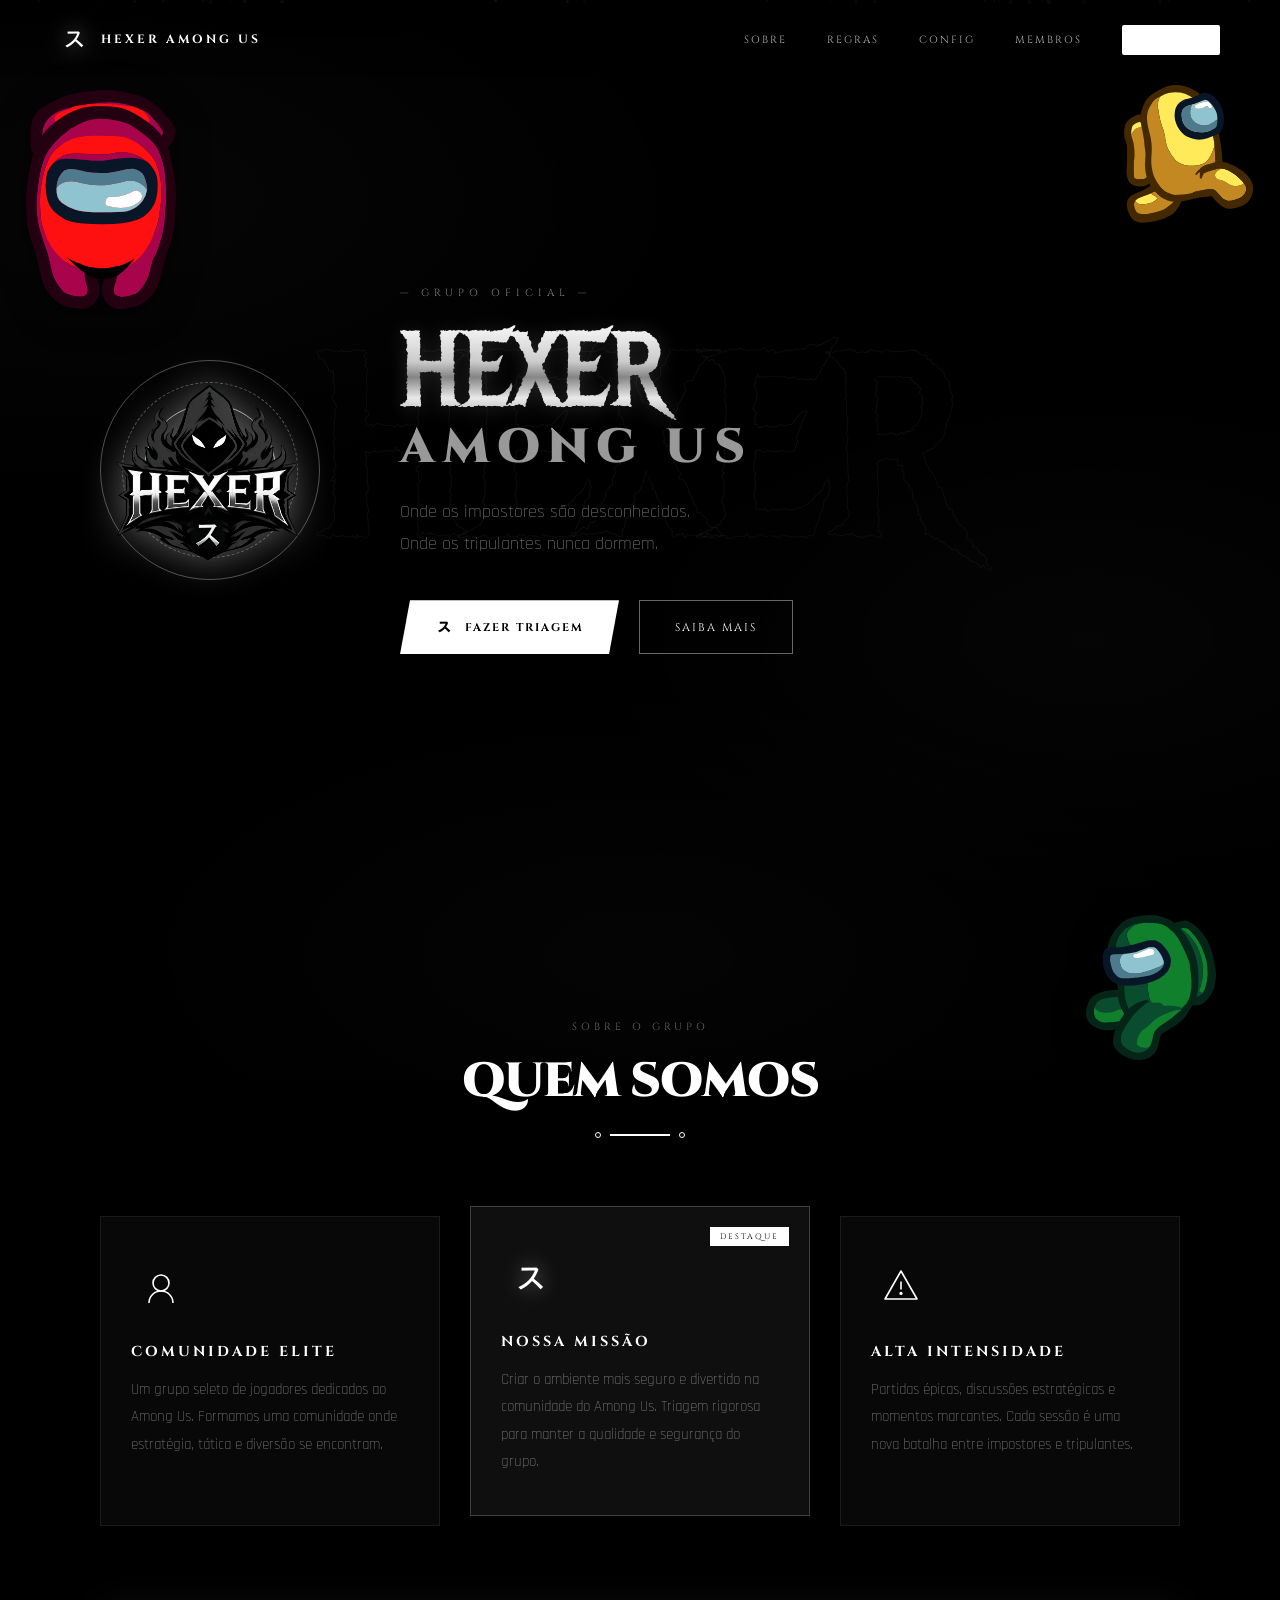
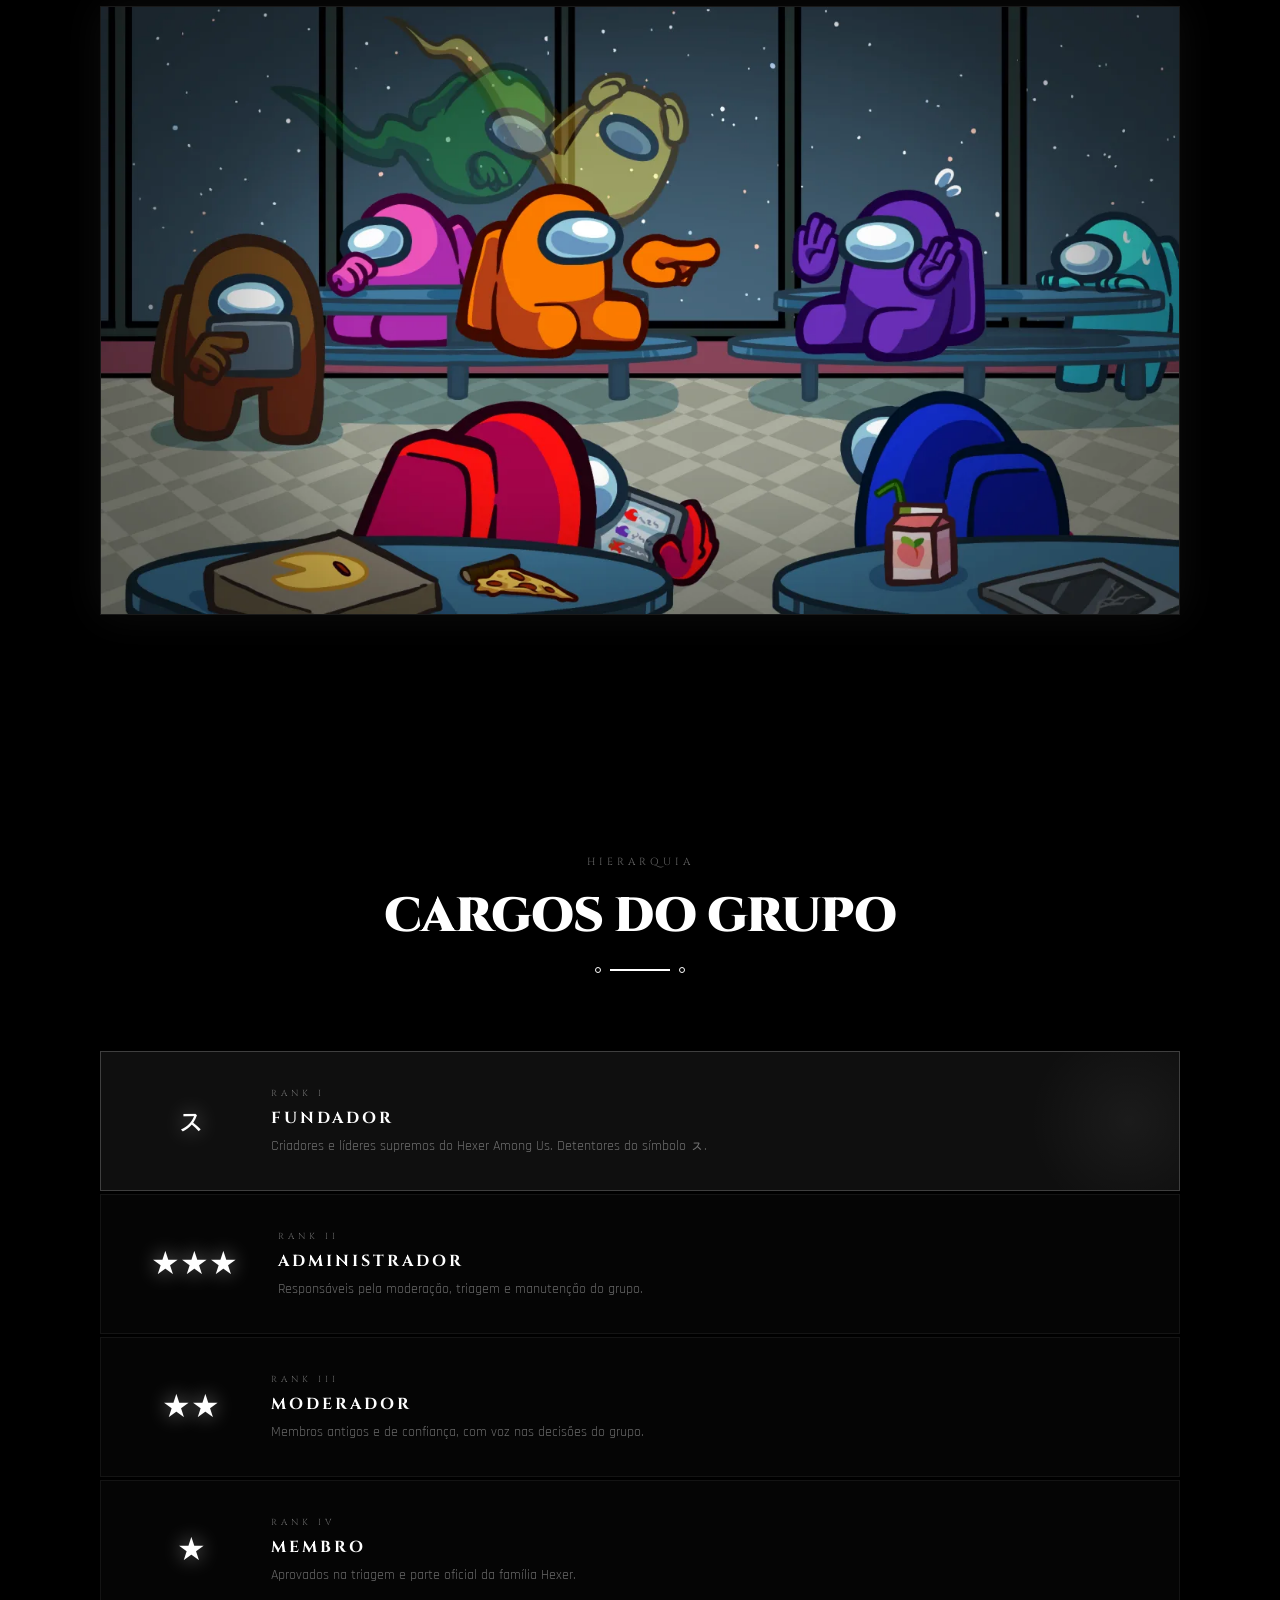
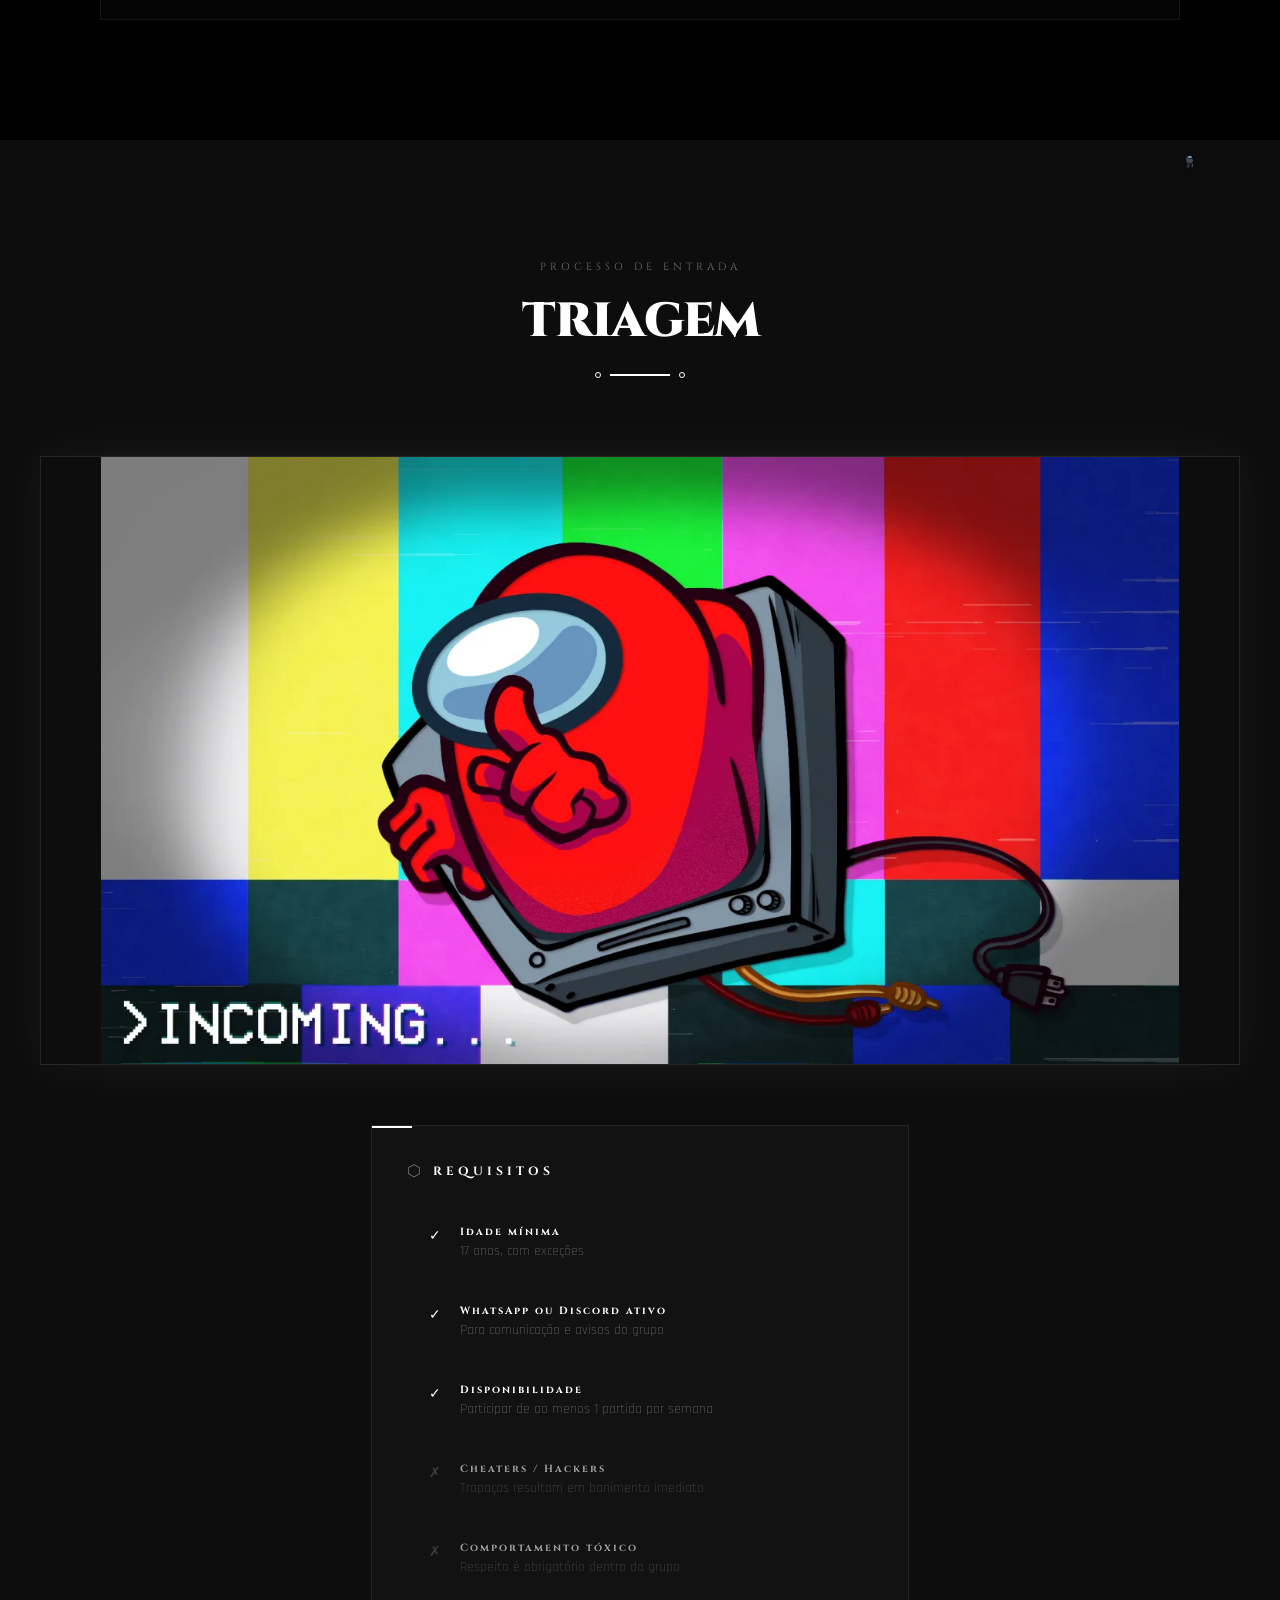
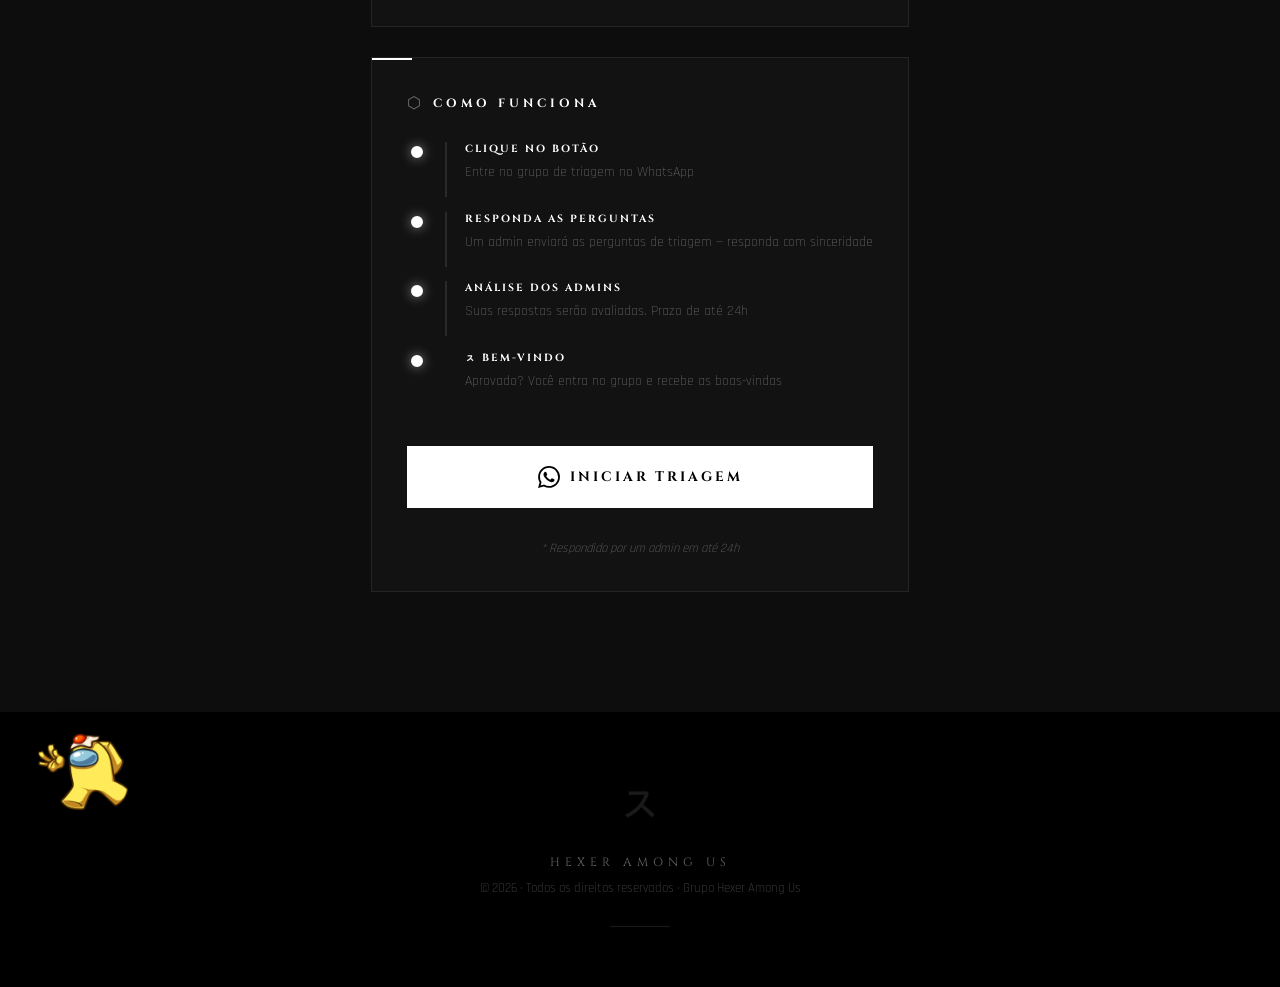
==== commit db91a6f1: "Add Judge role, role icons, and SEO metadata Add the Judge (Juiz) crewmate role to the room settings" ====
--- a/index.html
+++ b/index.html
@@ -3,8 +3,9 @@
 <head>
   <meta charset="UTF-8" />
   <meta name="viewport" content="width=device-width, initial-scale=1.0" />
-  <title>ㇲ Hexer Among Us</title>
-  <meta name="description" content="Hexer Among Us — grupo oficial de Among Us. Comunidade com triagem, regras e partidas frequentes. Entre pelo WhatsApp e junte-se aos tripulantes." />
+  <title>Hexer Among Us — Grupo Oficial de Among Us no WhatsApp</title>
+  <meta name="description" content="Hexer Among Us: grupo e comunidade brasileira de Among Us no WhatsApp. Partidas frequentes, triagem, regras e configurações de sala. Entre e jogue com a gente." />
+  <meta name="robots" content="index, follow, max-image-preview:large, max-snippet:-1, max-video-preview:-1" />
   <link rel="canonical" href="https://hexer-amongus.site/" />
 
   <!-- Open Graph -->
@@ -31,6 +32,54 @@
   <link rel="preconnect" href="https://fonts.gstatic.com" crossorigin>
   <link href="https://fonts.googleapis.com/css2?family=Cinzel:wght@400;600;700;900&family=Metal+Mania&family=Rajdhani:wght@300;400;600;700&display=swap" rel="stylesheet">
   <link rel="stylesheet" href="style.css" />
+
+  <!-- Dados estruturados (Schema.org) -->
+  <script type="application/ld+json">
+{
+  "@context": "https://schema.org",
+  "@graph": [
+    {
+      "@type": "WebSite",
+      "@id": "https://hexer-amongus.site/#website",
+      "url": "https://hexer-amongus.site/",
+      "name": "Hexer Among Us",
+      "alternateName": "ㇲ Hexer Among Us",
+      "inLanguage": "pt-BR",
+      "publisher": {
+        "@id": "https://hexer-amongus.site/#organization"
+      }
+    },
+    {
+      "@type": "Organization",
+      "@id": "https://hexer-amongus.site/#organization",
+      "name": "Hexer Among Us",
+      "alternateName": "ㇲ Hexer Among Us",
+      "url": "https://hexer-amongus.site/",
+      "logo": {
+        "@type": "ImageObject",
+        "url": "https://hexer-amongus.site/logo.png"
+      },
+      "description": "Grupo e comunidade brasileira de Among Us, com triagem de entrada, regras próprias e partidas frequentes de 15 jogadores.",
+      "areaServed": "BR",
+      "knowsLanguage": "pt-BR"
+    },
+    {
+      "@type": "WebPage",
+      "@id": "https://hexer-amongus.site/#webpage",
+      "url": "https://hexer-amongus.site/",
+      "name": "Hexer Among Us — Grupo Oficial de Among Us no WhatsApp",
+      "description": "Grupo e comunidade brasileira de Among Us no WhatsApp, com triagem, regras e partidas frequentes.",
+      "inLanguage": "pt-BR",
+      "isPartOf": {
+        "@id": "https://hexer-amongus.site/#website"
+      },
+      "about": {
+        "@id": "https://hexer-amongus.site/#organization"
+      }
+    }
+  ]
+}
+  </script>
 </head>
 <body>
 
--- a/style.css
+++ b/style.css
@@ -300,10 +300,9 @@
 }
 
 .hero-logo {
-  width: 85%;
-  height: 85%;
+  width: 92%;
+  height: 92%;
   object-fit: contain;
-  border-radius: 50%;
   z-index: 2;
   animation: logoGlow 3s ease-in-out infinite;
   filter: drop-shadow(0 0 20px rgba(255,255,255,0.4));
@@ -689,6 +688,21 @@
   border-bottom: 1px solid rgba(255,255,255,0.08);
 }
 
+/* Ícone oficial da função */
+.role-icon {
+  width: 46px;
+  height: 46px;
+  flex-shrink: 0;
+  object-fit: contain;
+  filter: drop-shadow(0 0 10px rgba(255,255,255,0.22));
+  transition: transform 0.3s, filter 0.3s;
+}
+
+.role-card:hover .role-icon {
+  transform: scale(1.08);
+  filter: drop-shadow(0 0 16px rgba(255,255,255,0.45));
+}
+
 .role-name {
   font-family: var(--font-main);
   font-size: 1.15rem;
@@ -763,12 +777,30 @@
   text-shadow: 0 0 12px rgba(255,255,255,0.25);
 }
 
+/* Descrição da habilidade (usada em funções novas) */
+.role-desc {
+  margin-top: 20px;
+  padding-top: 16px;
+  border-top: 1px solid rgba(255,255,255,0.08);
+  font-size: 0.92rem;
+  line-height: 1.65;
+  color: rgba(255,255,255,0.7);
+}
+
+.role-desc strong {
+  color: white;
+  font-weight: 700;
+}
+
 @media (max-width: 900px) {
   .config-layout { padding: 0 25px; }
   .roles-grid { padding: 0 25px; }
   .config-sub-title { padding: 0 25px; font-size: 0.8rem; letter-spacing: 2px; gap: 12px; }
   .role-card { padding: 24px; }
   .role-count { width: 52px; height: 52px; font-size: 1.5rem; }
+  .role-icon { width: 38px; height: 38px; }
+  .role-card-header { gap: 14px; }
+  .role-desc { font-size: 0.88rem; }
   .spec-item { padding: 14px 16px; }
 }
 
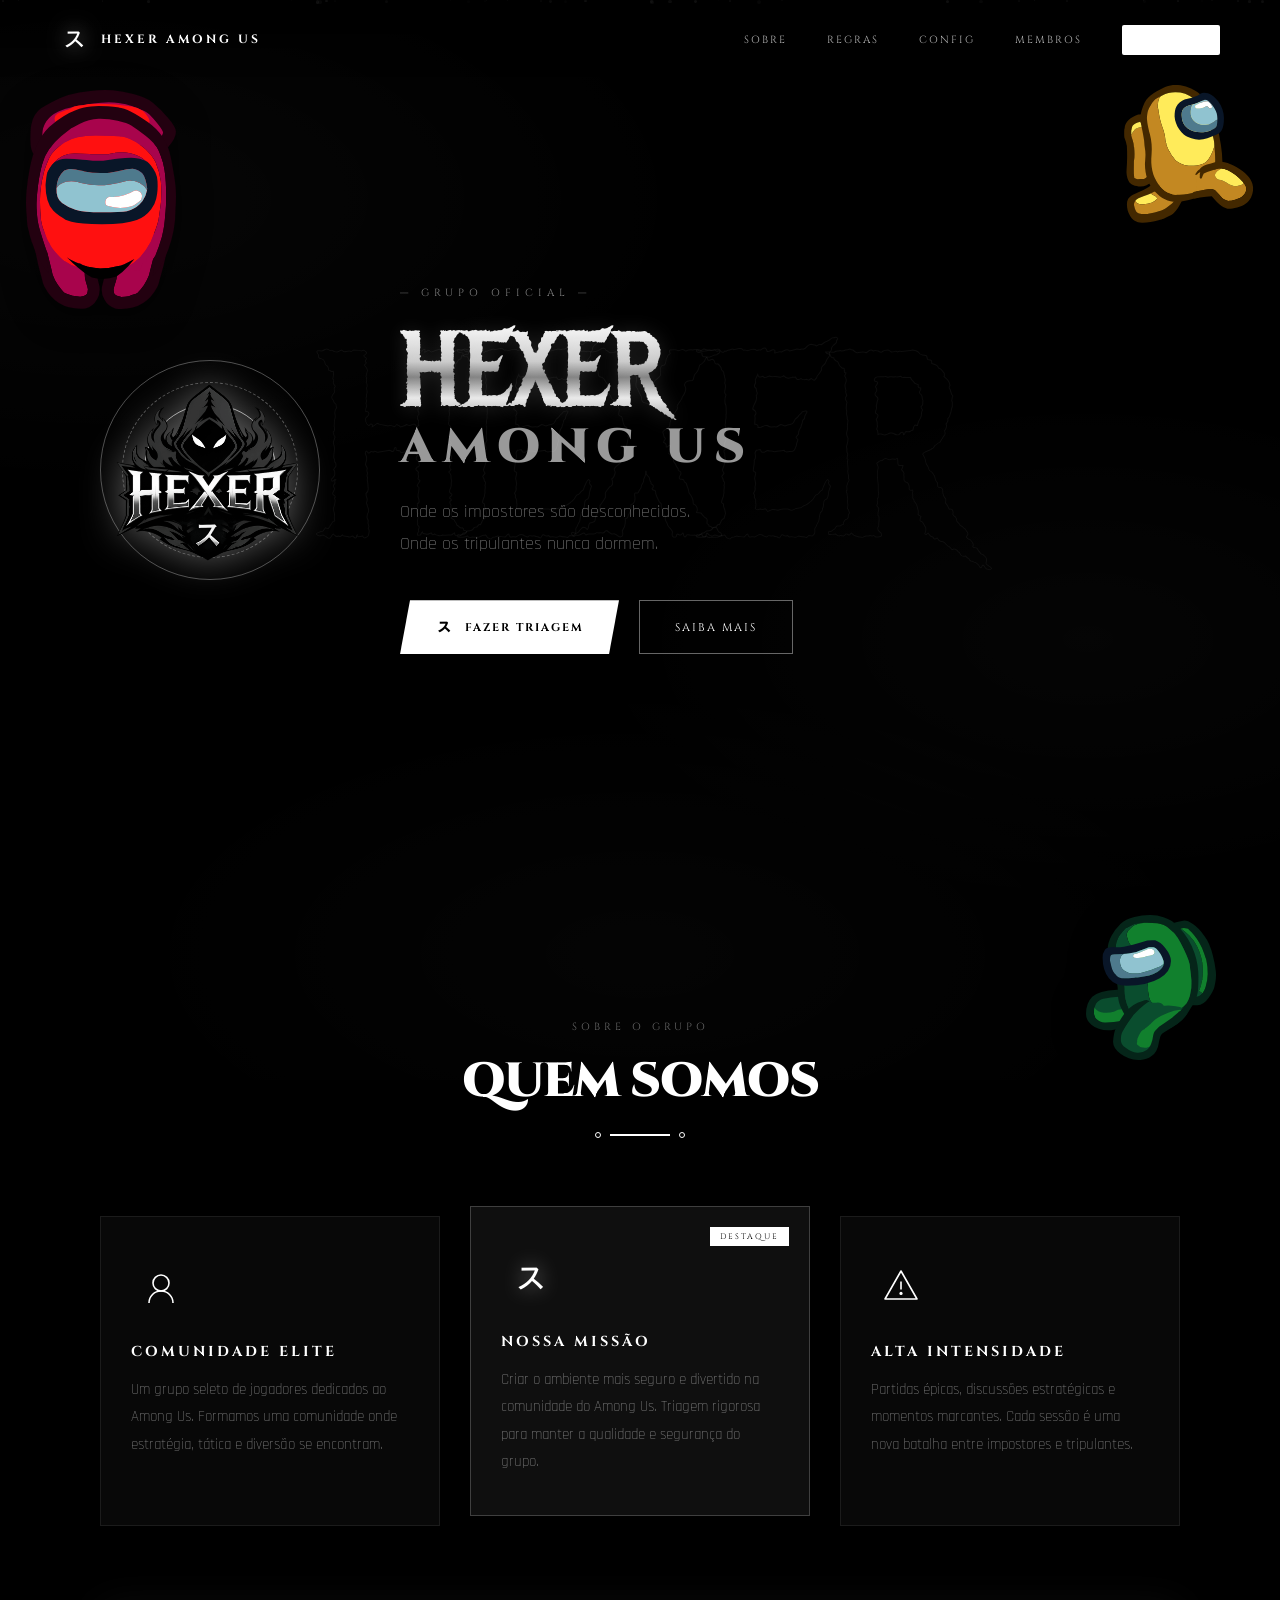
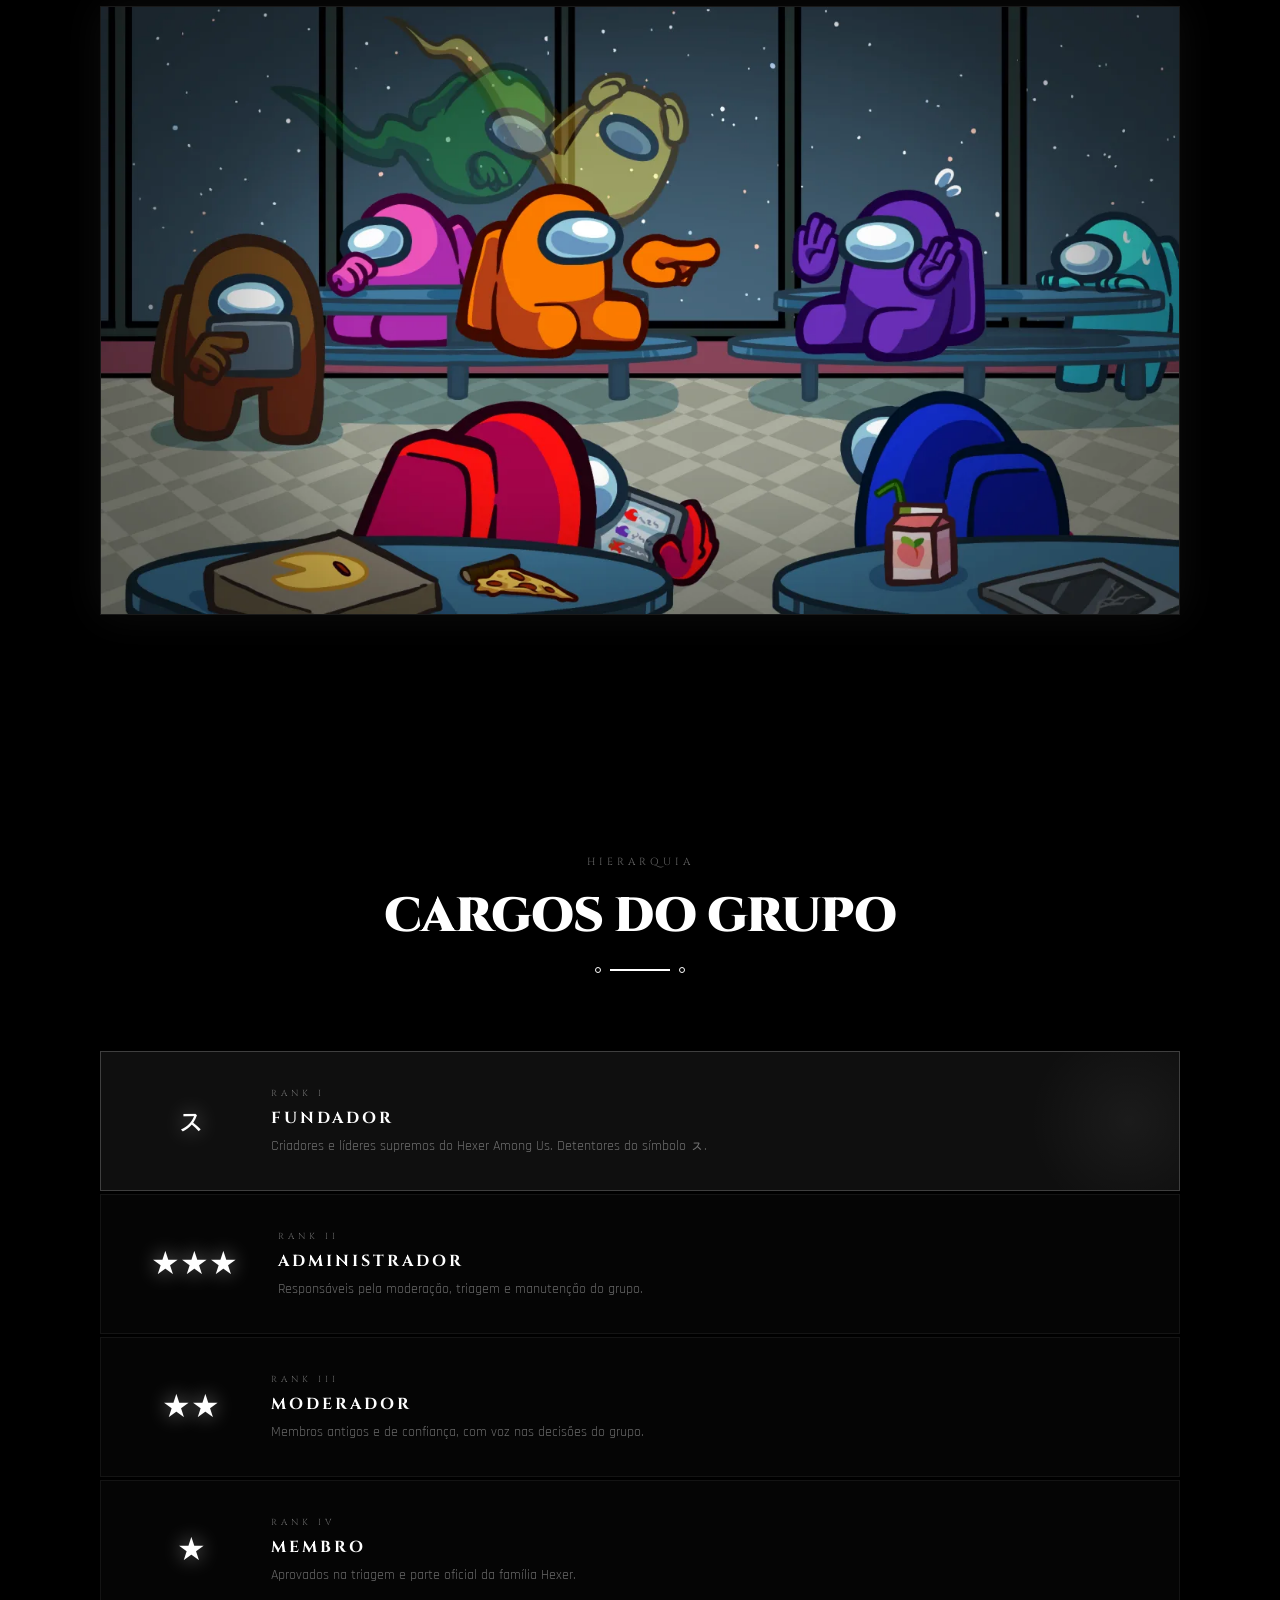
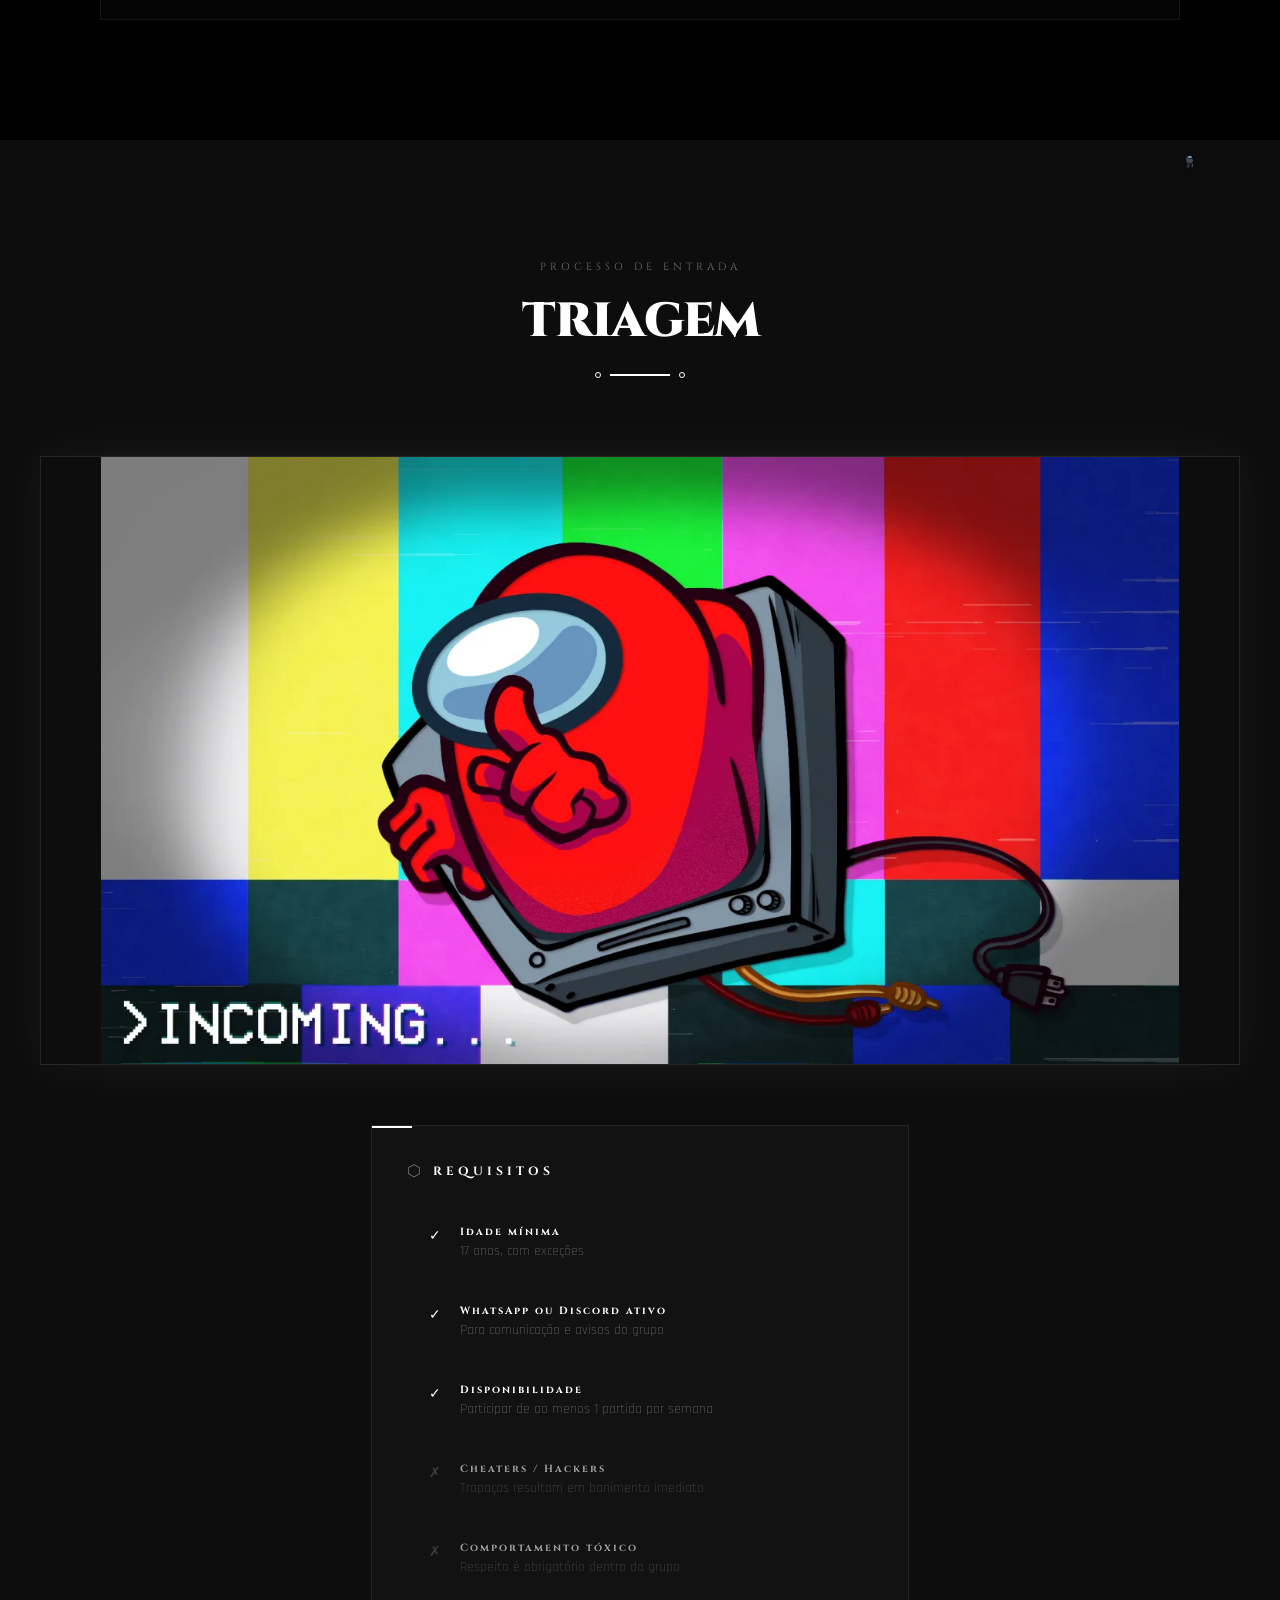
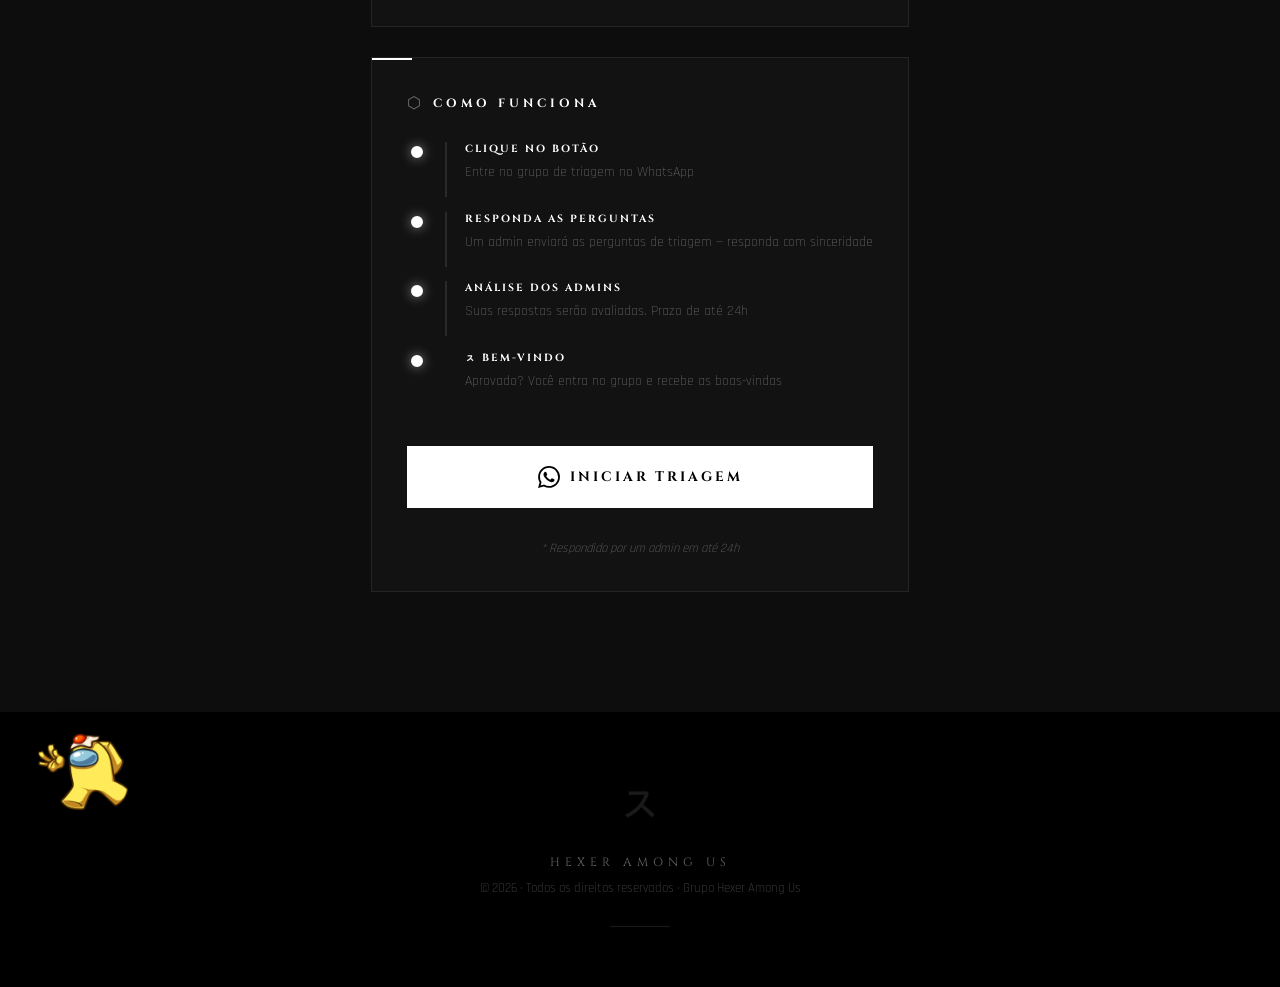
==== commit dd24eca4: "Make the Hexer logo the search result thumbnail Google was picking crewmates/red.svg as the result t" ====
--- a/index.html
+++ b/index.html
@@ -16,6 +16,9 @@
   <meta property="og:description" content="Grupo oficial de Among Us. Comunidade com triagem, regras e partidas frequentes. Entre pelo WhatsApp e junte-se aos tripulantes." />
   <meta property="og:url" content="https://hexer-amongus.site/" />
   <meta property="og:image" content="https://hexer-amongus.site/logo.png" />
+  <meta property="og:image:width" content="800" />
+  <meta property="og:image:height" content="800" />
+  <meta property="og:image:alt" content="Logo do Hexer Among Us" />
 
   <!-- Twitter Card -->
   <meta name="twitter:card" content="summary_large_image" />
@@ -56,12 +59,23 @@
       "alternateName": "ㇲ Hexer Among Us",
       "url": "https://hexer-amongus.site/",
       "logo": {
-        "@type": "ImageObject",
-        "url": "https://hexer-amongus.site/logo.png"
+        "@id": "https://hexer-amongus.site/#logo"
+      },
+      "image": {
+        "@id": "https://hexer-amongus.site/#logo"
       },
       "description": "Grupo e comunidade brasileira de Among Us, com triagem de entrada, regras próprias e partidas frequentes de 15 jogadores.",
       "areaServed": "BR",
       "knowsLanguage": "pt-BR"
+    },
+    {
+      "@type": "ImageObject",
+      "@id": "https://hexer-amongus.site/#logo",
+      "url": "https://hexer-amongus.site/logo.png",
+      "contentUrl": "https://hexer-amongus.site/logo.png",
+      "width": 800,
+      "height": 800,
+      "caption": "Logo do Hexer Among Us"
     },
     {
       "@type": "WebPage",
@@ -75,7 +89,14 @@
       },
       "about": {
         "@id": "https://hexer-amongus.site/#organization"
-      }
+      },
+      "primaryImageOfPage": {
+        "@id": "https://hexer-amongus.site/#logo"
+      },
+      "image": {
+        "@id": "https://hexer-amongus.site/#logo"
+      },
+      "thumbnailUrl": "https://hexer-amongus.site/logo.png"
     }
   ]
 }
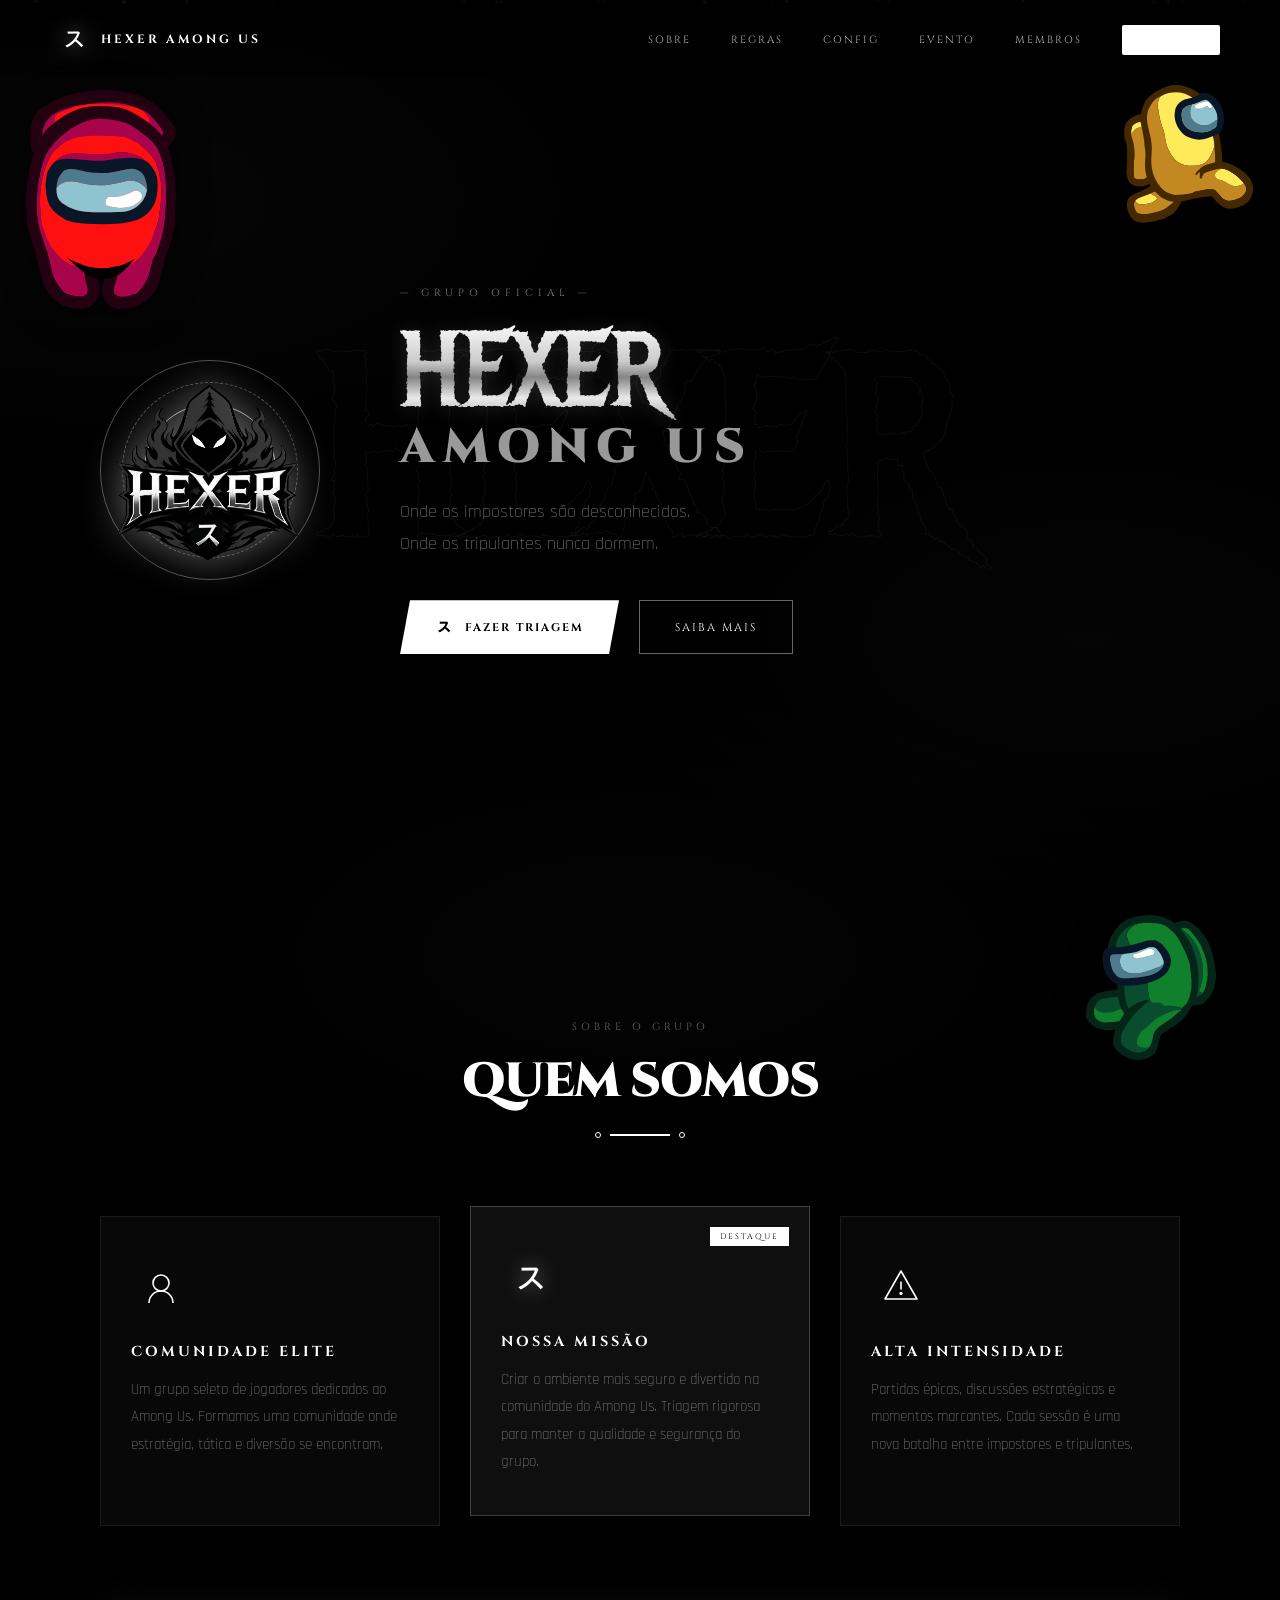
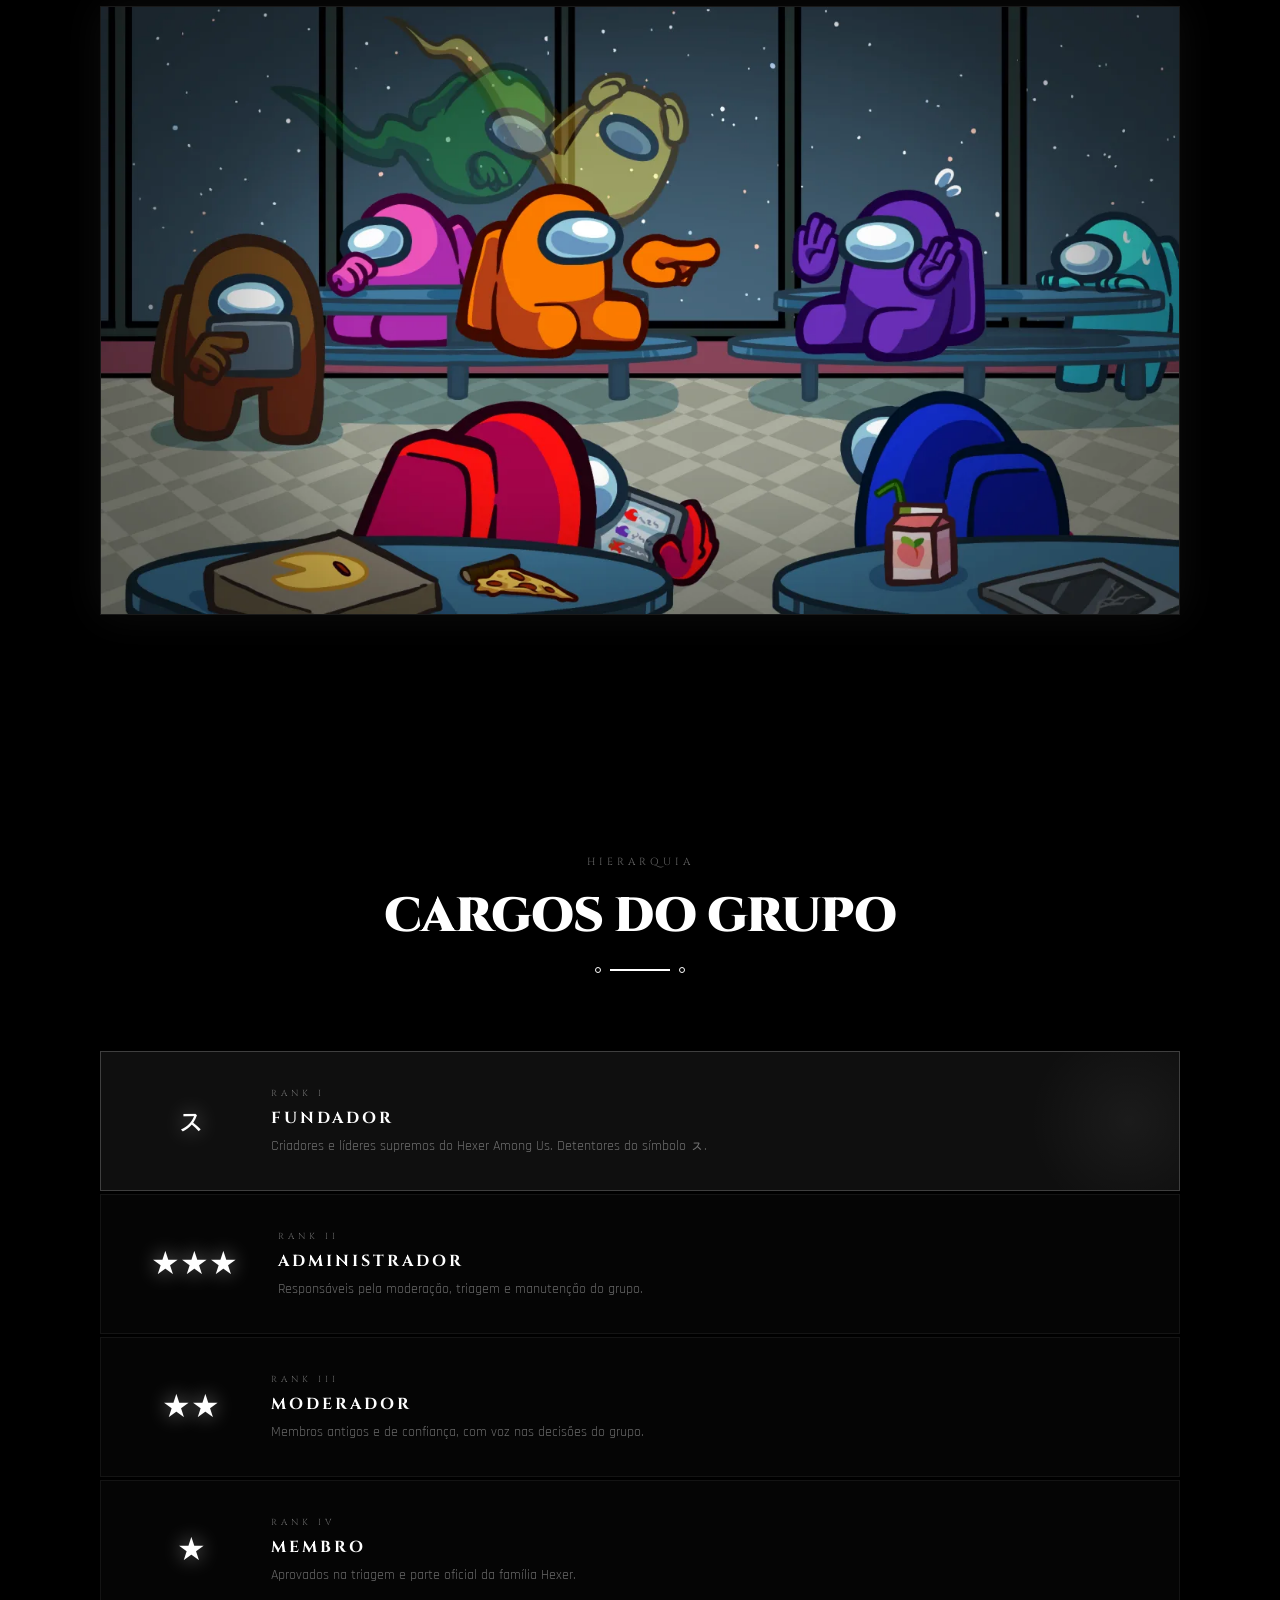
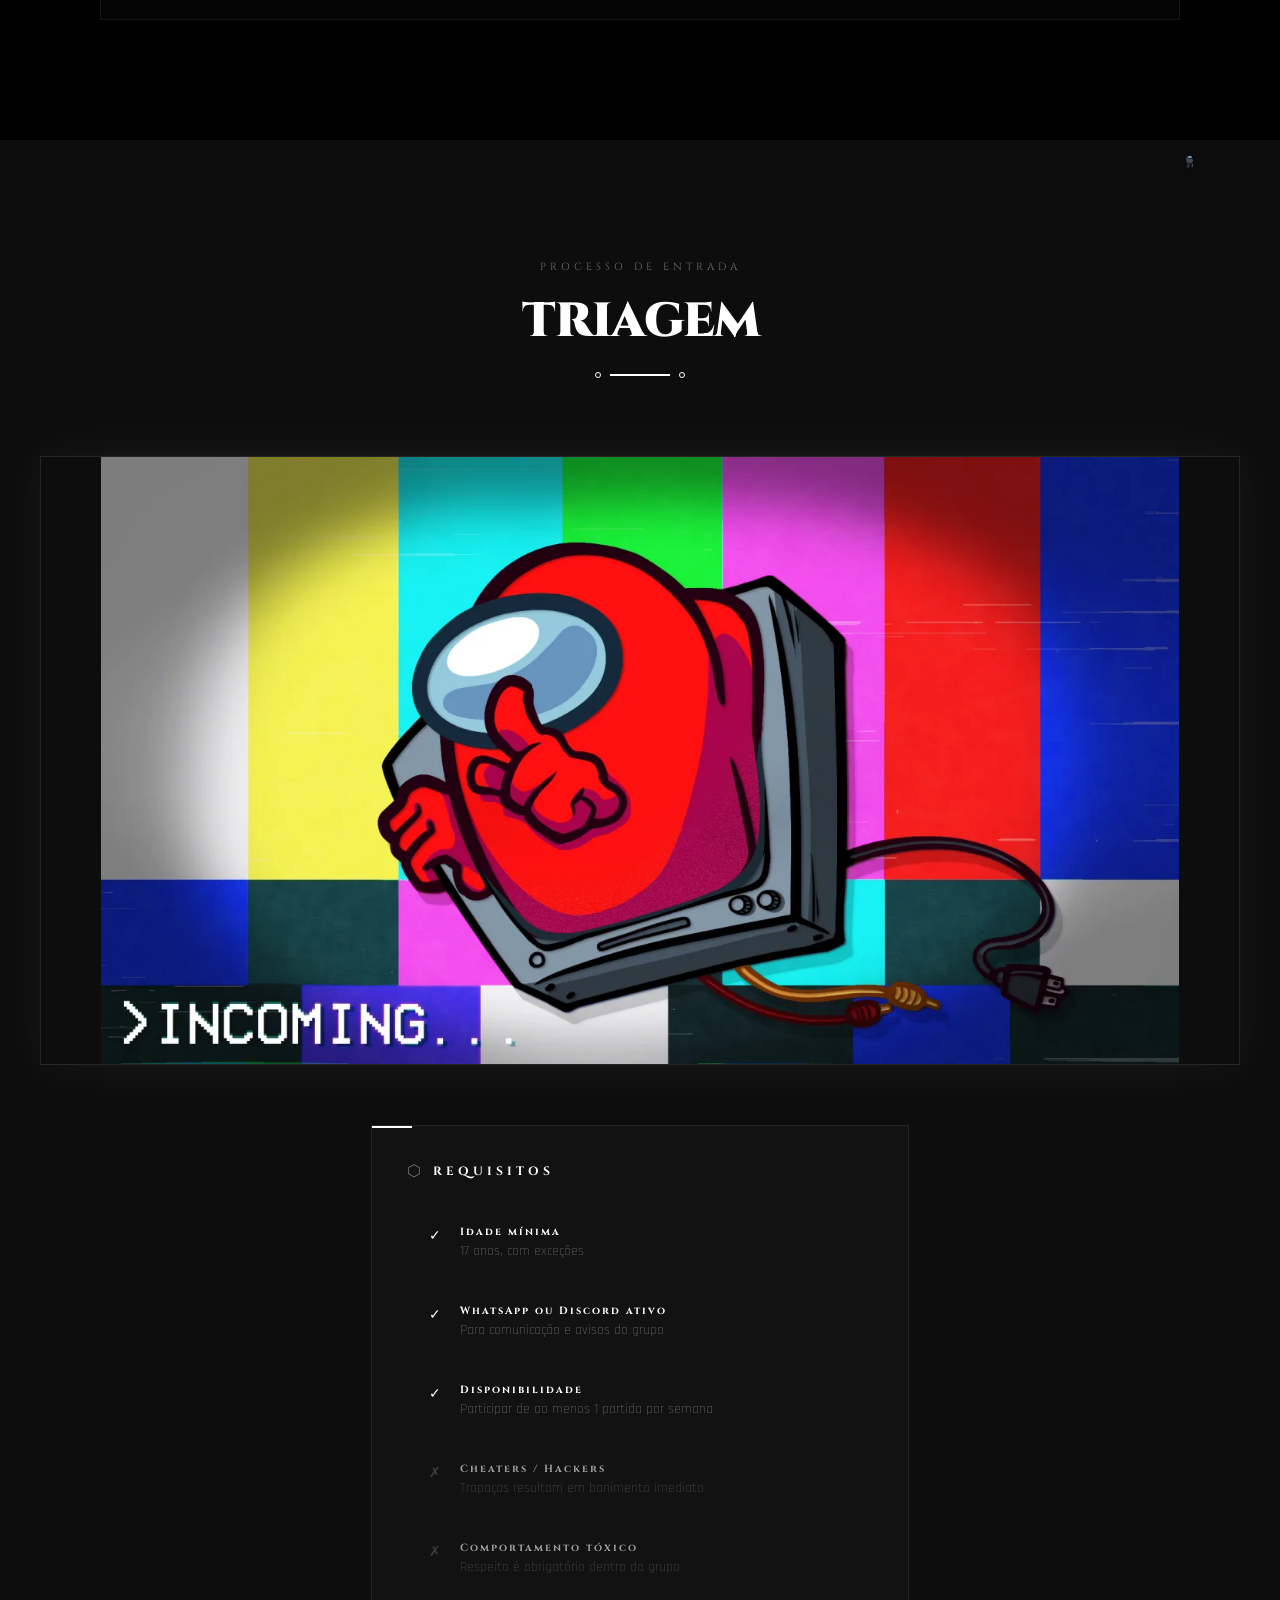
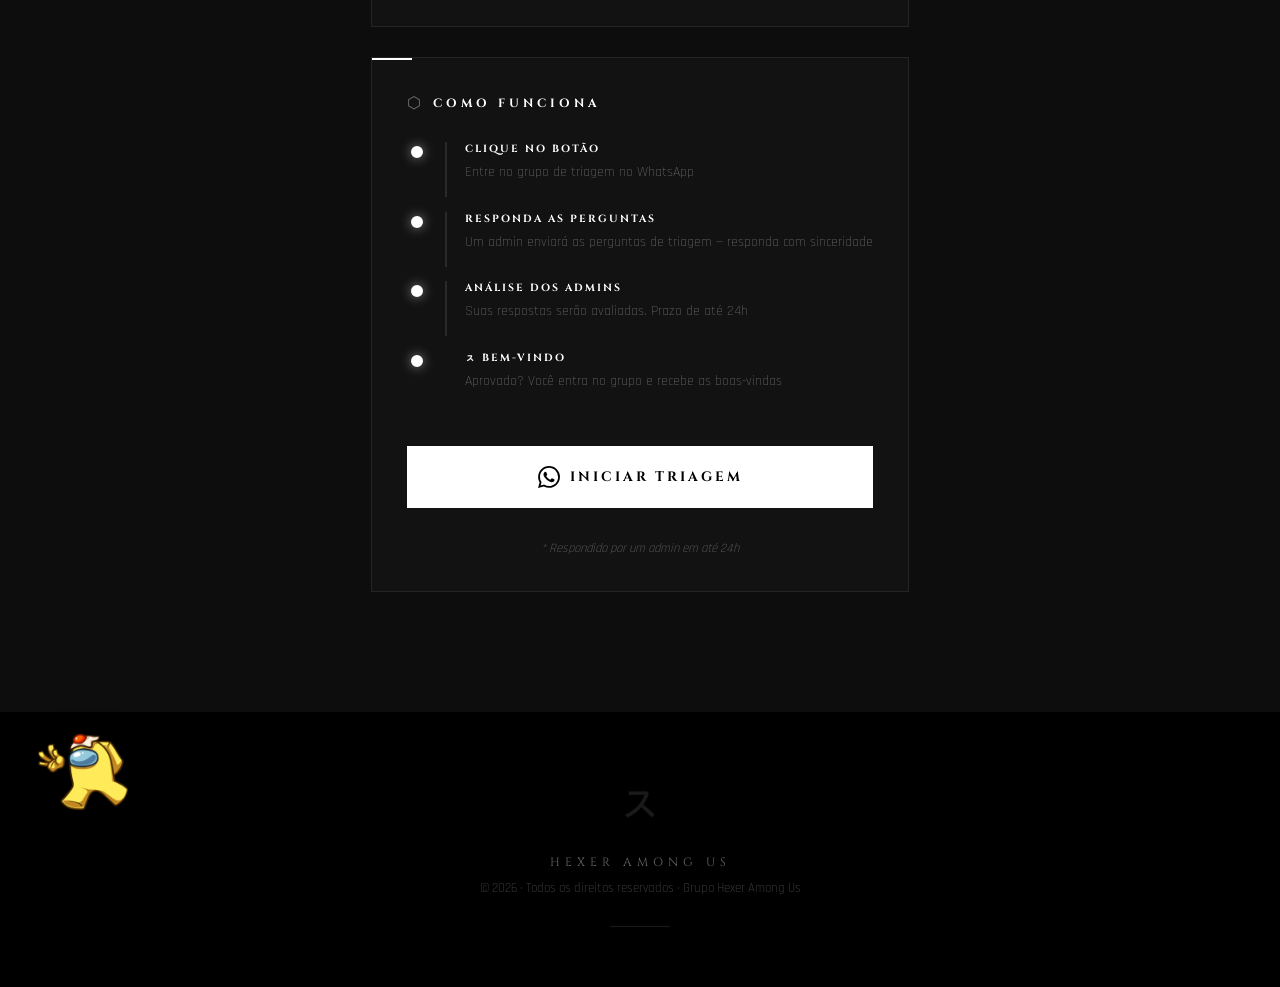
==== commit 97bdedd0: "Add recruitment event page New evento.html page for the Hexer recruitment event (R$50,00 prize), wit" ====
--- a/index.html
+++ b/index.html
@@ -120,6 +120,7 @@
       <li><a href="#sobre">SOBRE</a></li>
       <li><a href="regras.html">REGRAS</a></li>
       <li><a href="config.html">CONFIG</a></li>
+      <li><a href="evento.html">EVENTO</a></li>
       <li><a href="#membros">MEMBROS</a></li>
       <li><a href="#triagem" class="nav-cta">ENTRAR</a></li>
     </ul>
--- a/style.css
+++ b/style.css
@@ -804,6 +804,112 @@
   .spec-item { padding: 14px 16px; }
 }
 
+/* ===== EVENT PAGE ===== */
+.event-prize {
+  display: flex;
+  flex-direction: column;
+  align-items: center;
+  gap: 10px;
+  width: fit-content;
+  margin: -30px auto 80px;
+  padding: 30px 70px;
+  background: rgba(255,255,255,0.04);
+  border: 1px solid rgba(255,255,255,0.25);
+  box-shadow: 0 0 40px rgba(255,255,255,0.08), inset 0 0 30px rgba(255,255,255,0.04);
+  clip-path: polygon(16px 0%, 100% 0%, calc(100% - 16px) 100%, 0% 100%);
+}
+
+.event-prize-label {
+  font-family: var(--font-main);
+  font-size: 0.65rem;
+  letter-spacing: 5px;
+  color: rgba(255,255,255,0.5);
+}
+
+.event-prize-value {
+  font-family: var(--font-main);
+  font-size: clamp(2.6rem, 8vw, 4.5rem);
+  font-weight: 900;
+  line-height: 1;
+  background: linear-gradient(180deg, #ffffff 0%, #c7c7c7 40%, #7a7a7a 55%, #e8e8e8 75%, #9a9a9a 100%);
+  -webkit-background-clip: text;
+  background-clip: text;
+  color: transparent;
+  filter: drop-shadow(0 0 20px rgba(255,255,255,0.25));
+}
+
+.event-about { margin-bottom: 0; }
+
+.about-card p strong { color: white; font-weight: 600; }
+
+.event-rules .rule-content p,
+.event-rules .rule-content li {
+  font-size: 0.95rem;
+  color: rgba(255,255,255,0.6);
+  line-height: 1.7;
+}
+
+.event-rules .rule-content p + p,
+.event-rules .rule-content ul + p { margin-top: 10px; }
+
+.event-rules .rule-content ul {
+  list-style: none;
+  display: flex;
+  flex-direction: column;
+  gap: 6px;
+  margin: 10px 0 0;
+}
+
+.event-rules .rule-content li {
+  position: relative;
+  padding-left: 20px;
+}
+
+.event-rules .rule-content li::before {
+  content: '⬡';
+  position: absolute;
+  left: 0;
+  font-size: 0.7rem;
+  top: 4px;
+  color: rgba(255,255,255,0.4);
+}
+
+.event-rules .rule-content strong { color: white; font-weight: 600; }
+
+.event-rules .rule-content a,
+.ps-content a {
+  color: white;
+  text-underline-offset: 3px;
+}
+
+.event-closing {
+  text-align: center;
+  margin-top: 70px;
+}
+
+.event-closing p {
+  font-family: var(--font-main);
+  font-size: clamp(1.1rem, 3vw, 1.6rem);
+  font-weight: 700;
+  letter-spacing: 2px;
+  color: white;
+  text-shadow: 0 0 20px rgba(255,255,255,0.3);
+}
+
+.event-closing span {
+  display: block;
+  margin-top: 14px;
+  font-family: var(--font-main);
+  font-size: 0.65rem;
+  letter-spacing: 5px;
+  color: rgba(255,255,255,0.4);
+}
+
+@media (max-width: 900px) {
+  .event-prize { padding: 24px 40px; margin-bottom: 60px; }
+  .event-rules .rule-item { padding: 28px 24px; gap: 18px; }
+}
+
 /* ===== ABOUT CARDS ===== */
 .about-grid {
   display: grid;
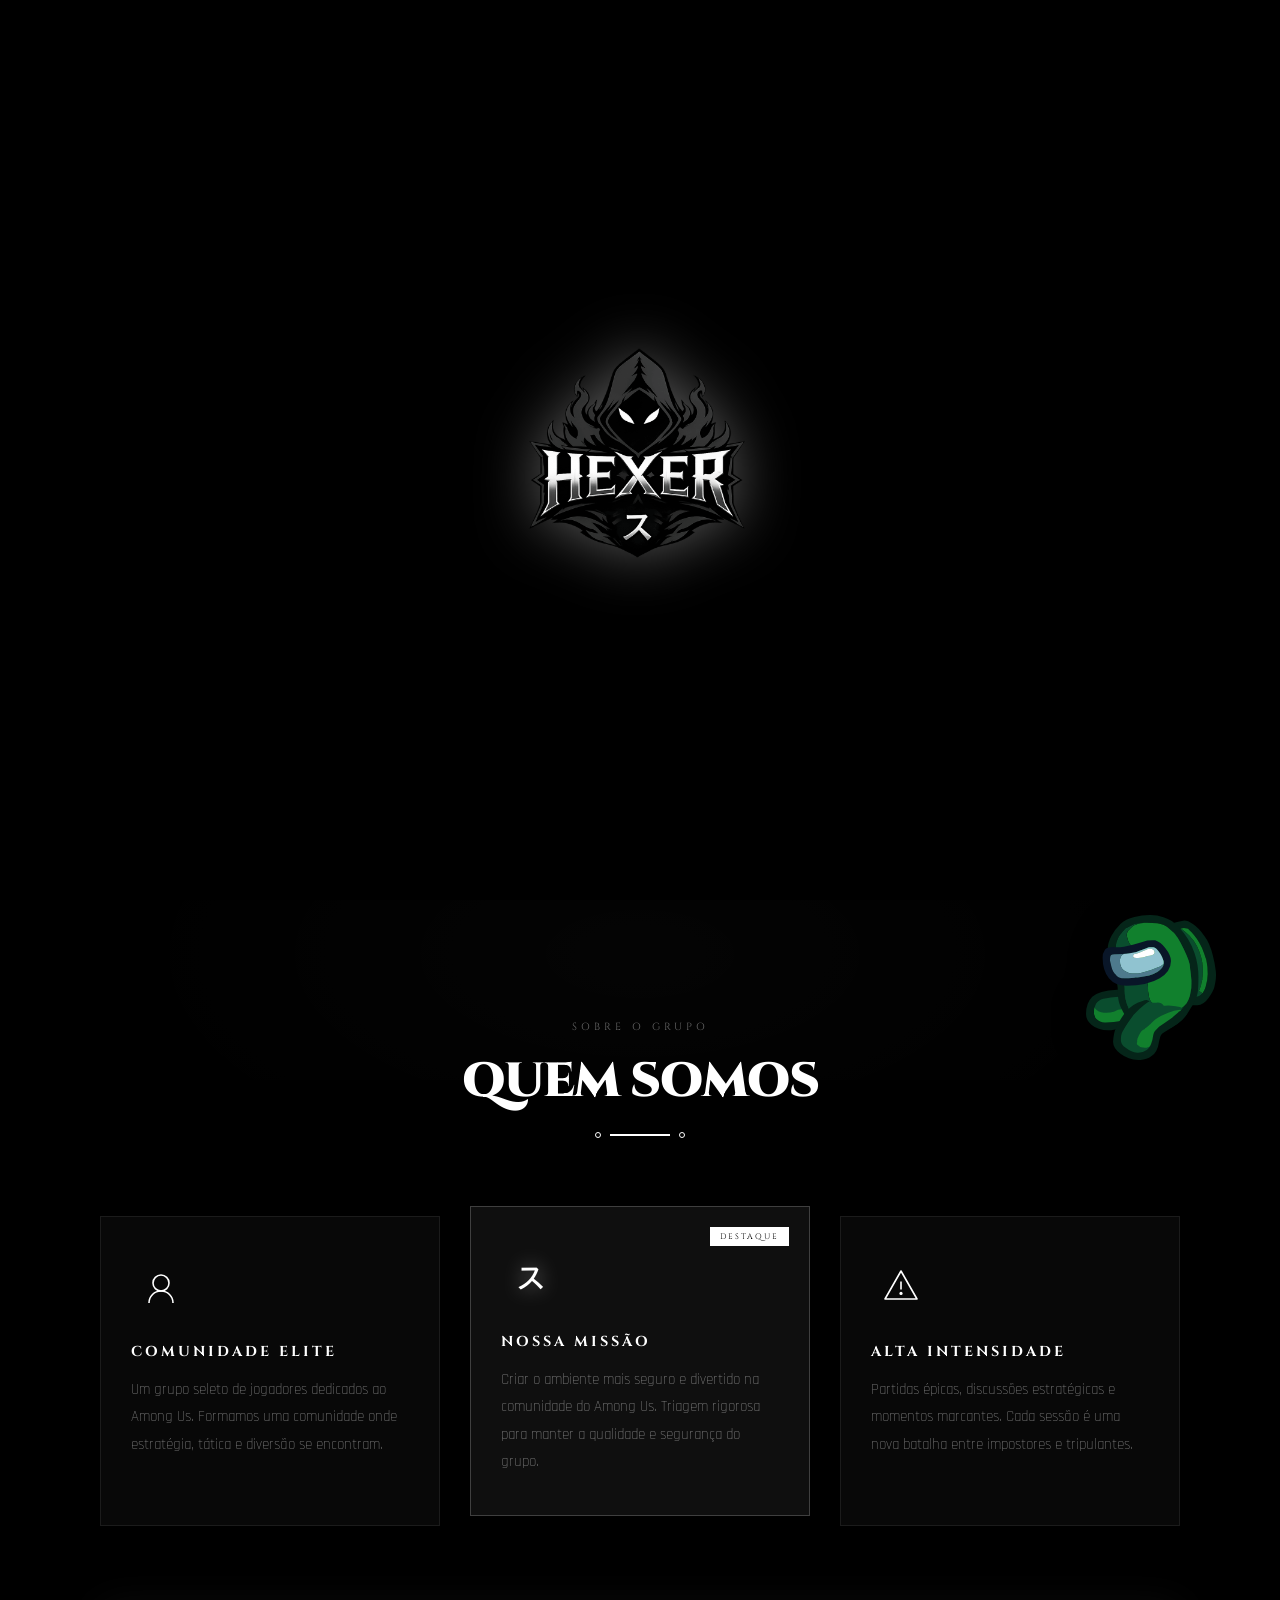
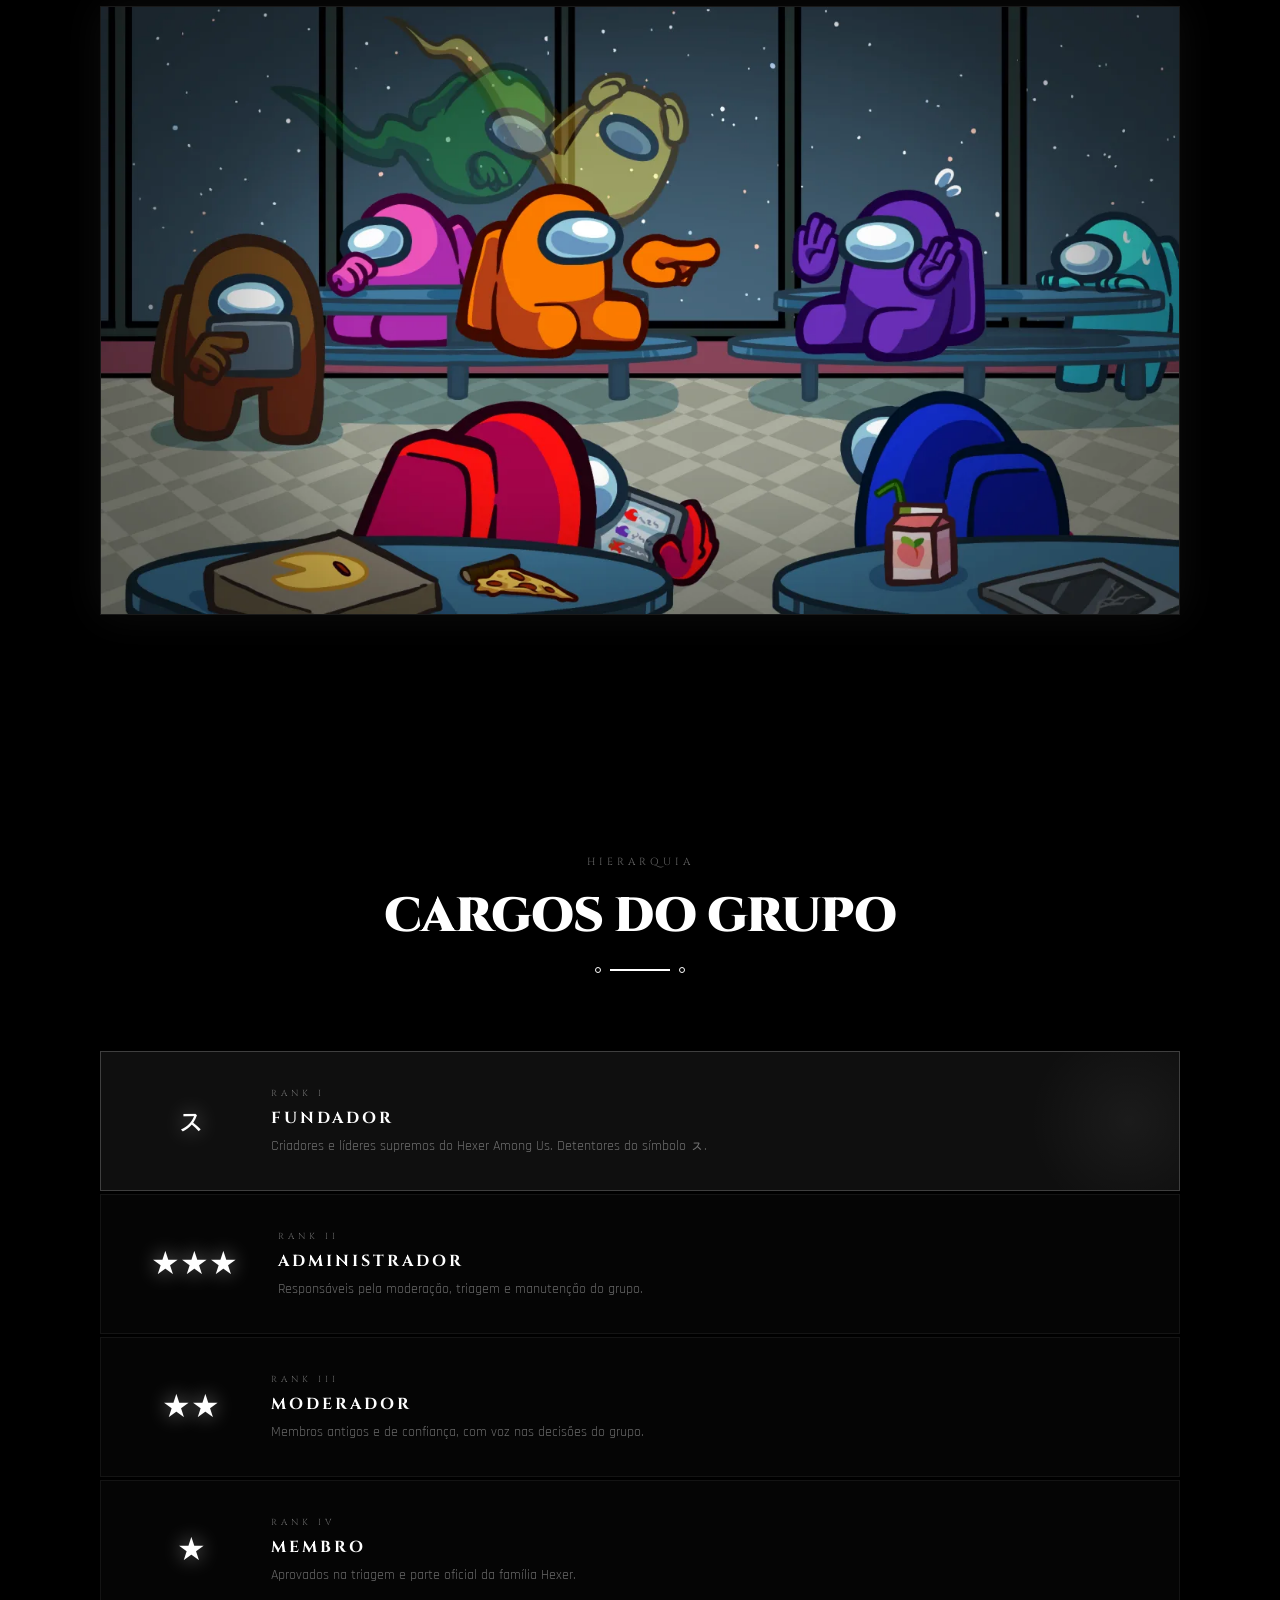
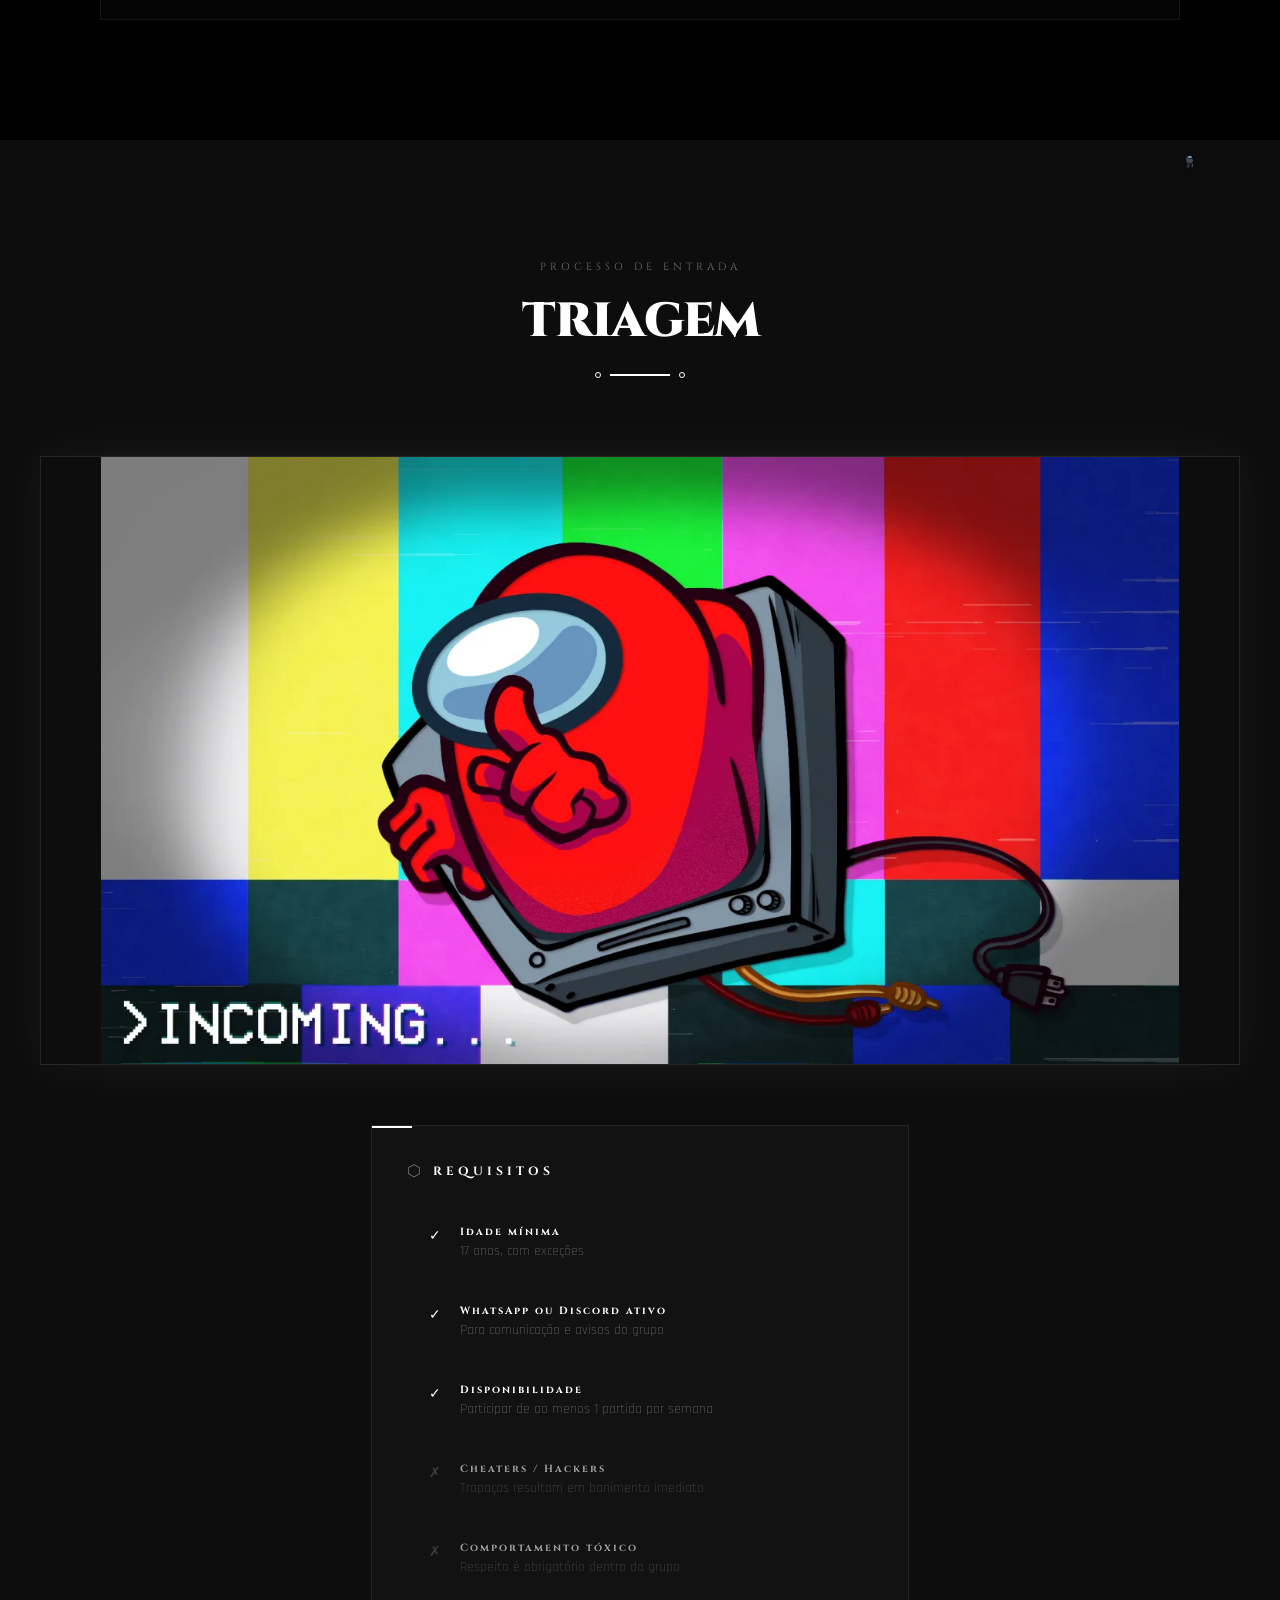
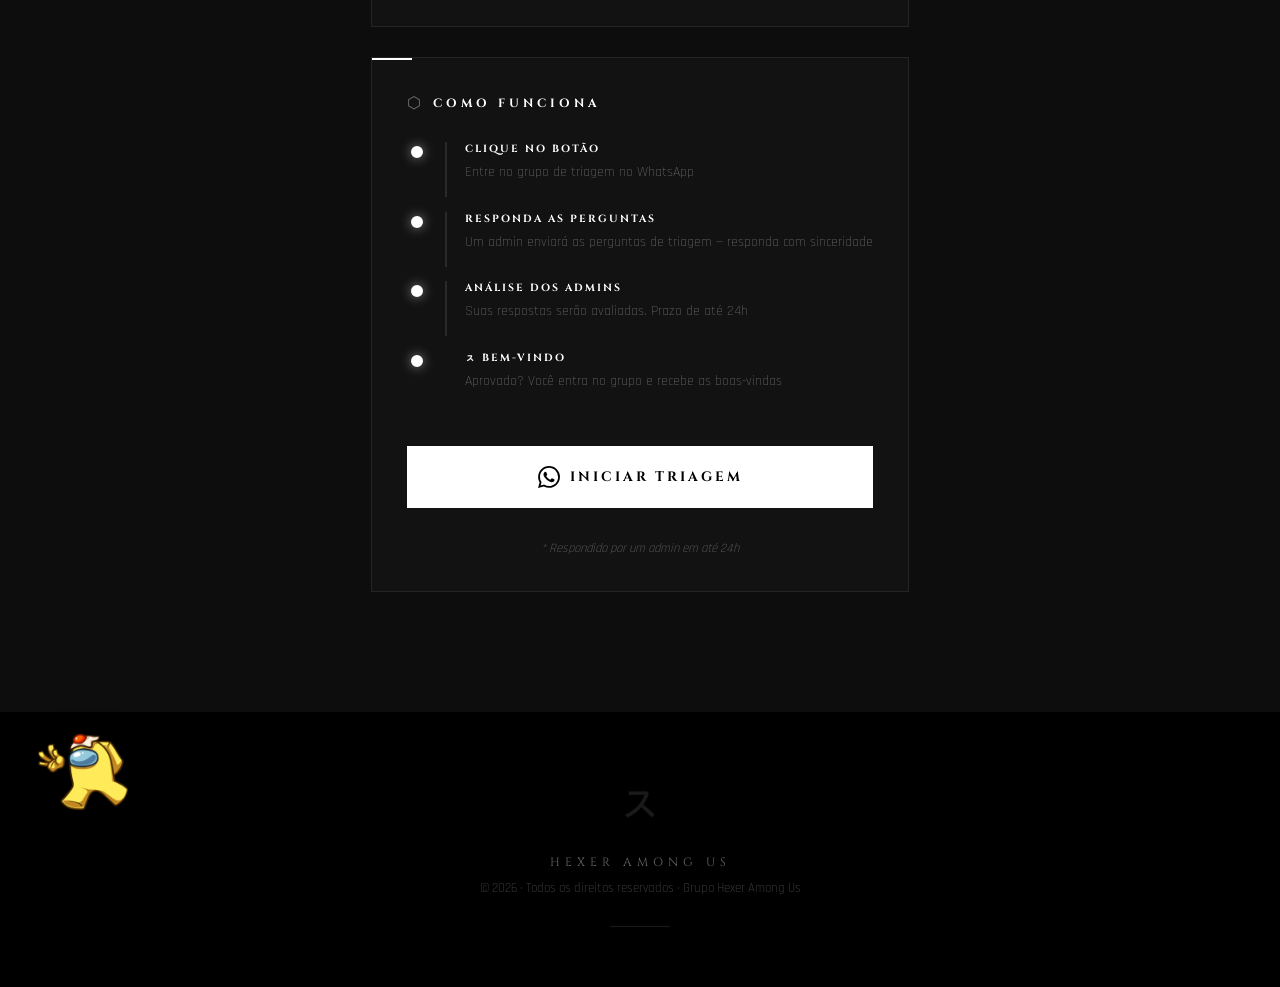
==== commit ea7ed3a2: "Add logo loading screen on first visit Shows the Hexer logo on a black screen when the site is first" ====
--- a/index.html
+++ b/index.html
@@ -35,6 +35,11 @@
   <link rel="preconnect" href="https://fonts.gstatic.com" crossorigin>
   <link href="https://fonts.googleapis.com/css2?family=Cinzel:wght@400;600;700;900&family=Metal+Mania&family=Rajdhani:wght@300;400;600;700&display=swap" rel="stylesheet">
   <link rel="stylesheet" href="style.css" />
+
+  <!-- Tela de carregamento: só aparece na primeira página aberta na visita -->
+  <script>
+    try { if (!sessionStorage.getItem('hexer-intro')) document.documentElement.classList.add('loading'); } catch (e) {}
+  </script>
 
   <!-- Dados estruturados (Schema.org) -->
   <script type="application/ld+json">
@@ -104,6 +109,11 @@
 </head>
 <body>
 
+  <!-- Tela de carregamento -->
+  <div class="loader" id="loader" aria-hidden="true">
+    <img src="logo.png" alt="" class="loader-logo" />
+  </div>
+
   <!-- Névoa de fundo -->
   <div class="fog"></div>
 
--- a/style.css
+++ b/style.css
@@ -19,6 +19,71 @@
 
 html { scroll-behavior: smooth; }
 
+/* ===== TELA DE CARREGAMENTO ===== */
+.loader { display: none; }
+
+html.loading { overflow: hidden; }
+
+.loading .loader,
+.loader.hide {
+  position: fixed;
+  inset: 0;
+  z-index: 1000;
+  display: flex;
+  align-items: center;
+  justify-content: center;
+  background: var(--black);
+  transition: opacity 0.9s ease, visibility 0.9s;
+}
+
+.loader.hide {
+  opacity: 0;
+  visibility: hidden;
+  pointer-events: none;
+}
+
+.loader-logo {
+  width: min(56vw, 240px);
+  height: auto;
+  opacity: 0;
+}
+
+/* Mesma entrada do amongus.com: surge do nada crescendo de 90% para 100% */
+.loader.show .loader-logo {
+  animation: loaderAppear 2.2s cubic-bezier(0.42, 0, 0.17, 1) forwards;
+}
+
+.loader.hide .loader-logo {
+  animation: loaderExit 0.9s ease forwards;
+}
+
+@keyframes loaderAppear {
+  from { opacity: 0; transform: scale(0.9); filter: drop-shadow(0 0 0 rgba(255,255,255,0)); }
+  to { opacity: 1; transform: scale(1); filter: drop-shadow(0 0 30px rgba(255,255,255,0.35)); }
+}
+
+@keyframes loaderExit {
+  from { opacity: 1; transform: scale(1); filter: drop-shadow(0 0 30px rgba(255,255,255,0.35)); }
+  to { opacity: 1; transform: scale(1.06); filter: drop-shadow(0 0 30px rgba(255,255,255,0.35)); }
+}
+
+/* Segura as animações do site até a tela de carregamento sair */
+html.loading body > :not(.loader),
+html.loading body > :not(.loader) * {
+  animation-play-state: paused !important;
+}
+
+/* Quem pede menos movimento vê a logo só esmaecer, sem o zoom */
+@media (prefers-reduced-motion: reduce) {
+  .loader.show .loader-logo { animation-name: loaderFade; }
+  .loader.hide .loader-logo { animation: none; opacity: 1; filter: drop-shadow(0 0 30px rgba(255,255,255,0.35)); }
+}
+
+@keyframes loaderFade {
+  from { opacity: 0; filter: drop-shadow(0 0 0 rgba(255,255,255,0)); }
+  to { opacity: 1; filter: drop-shadow(0 0 30px rgba(255,255,255,0.35)); }
+}
+
 /* ===== CREWMATE DECOR ===== */
 .crewmate-decor {
   position: absolute;
